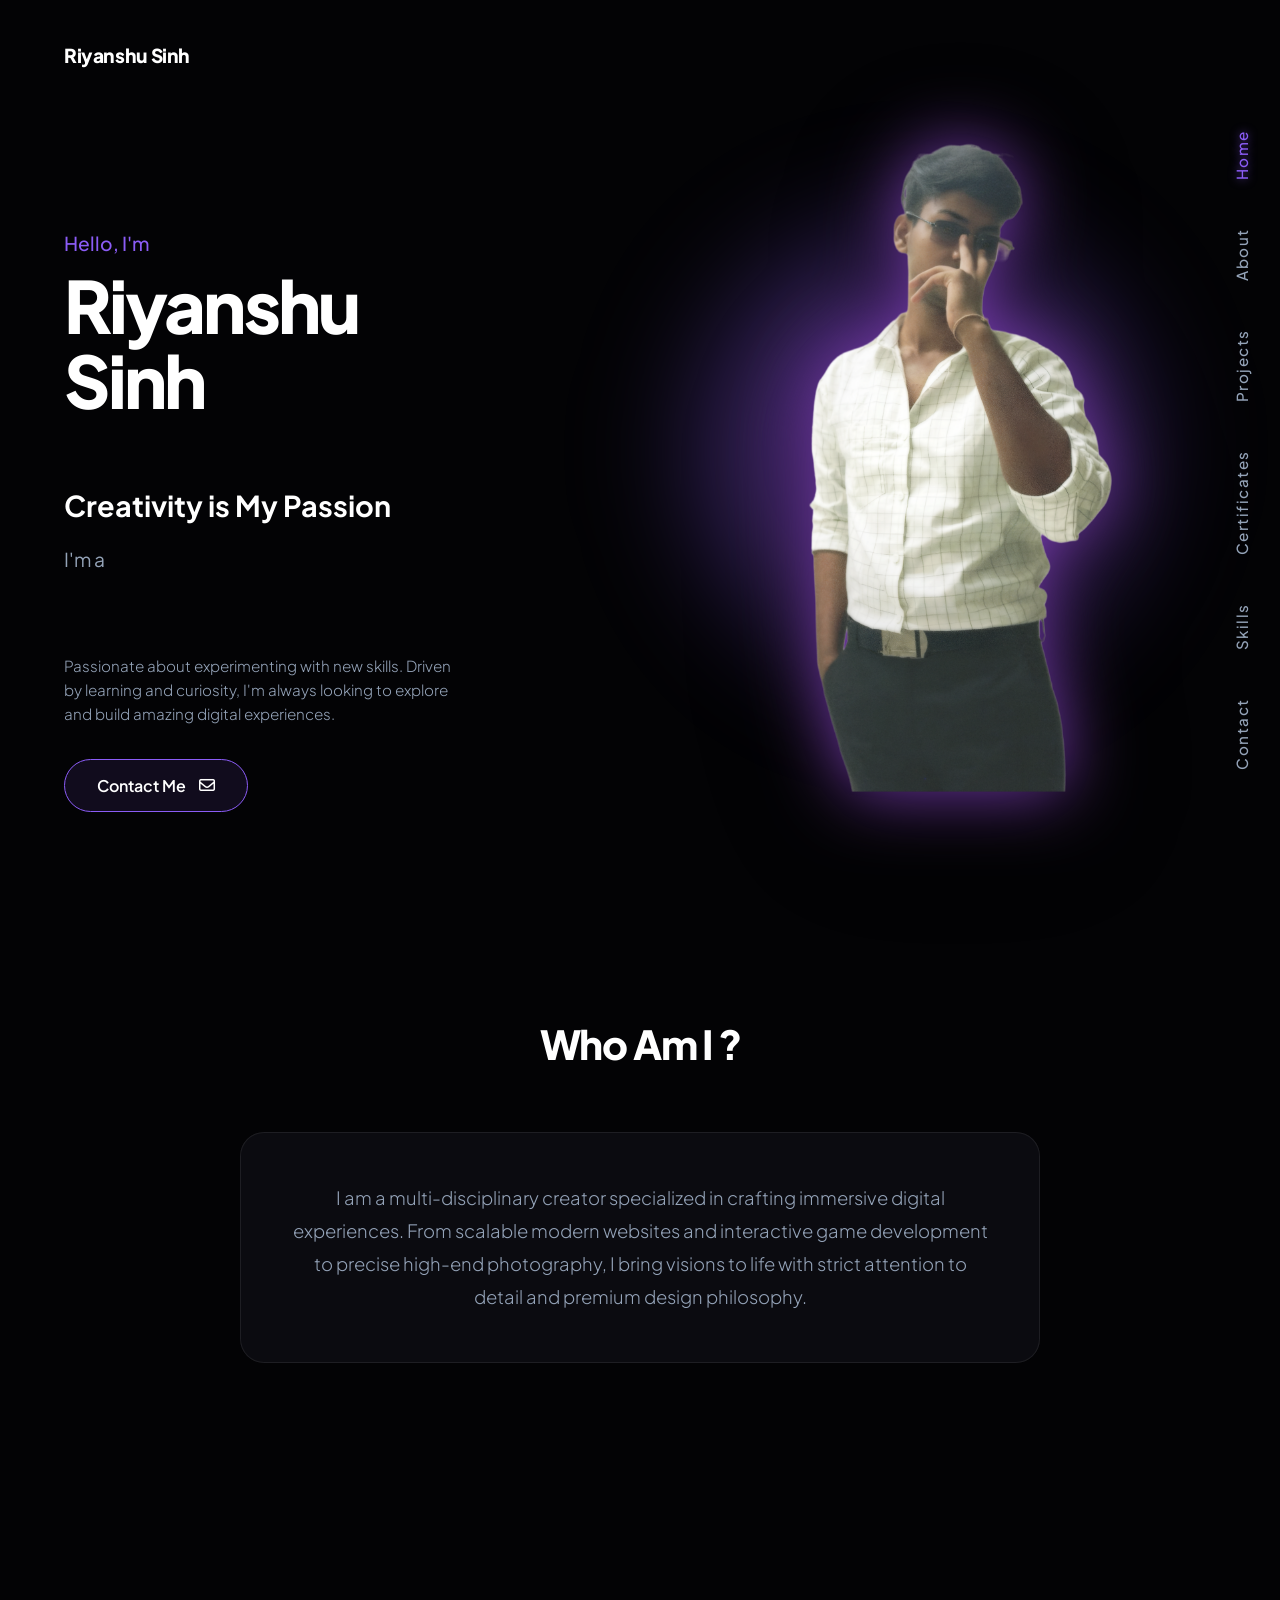
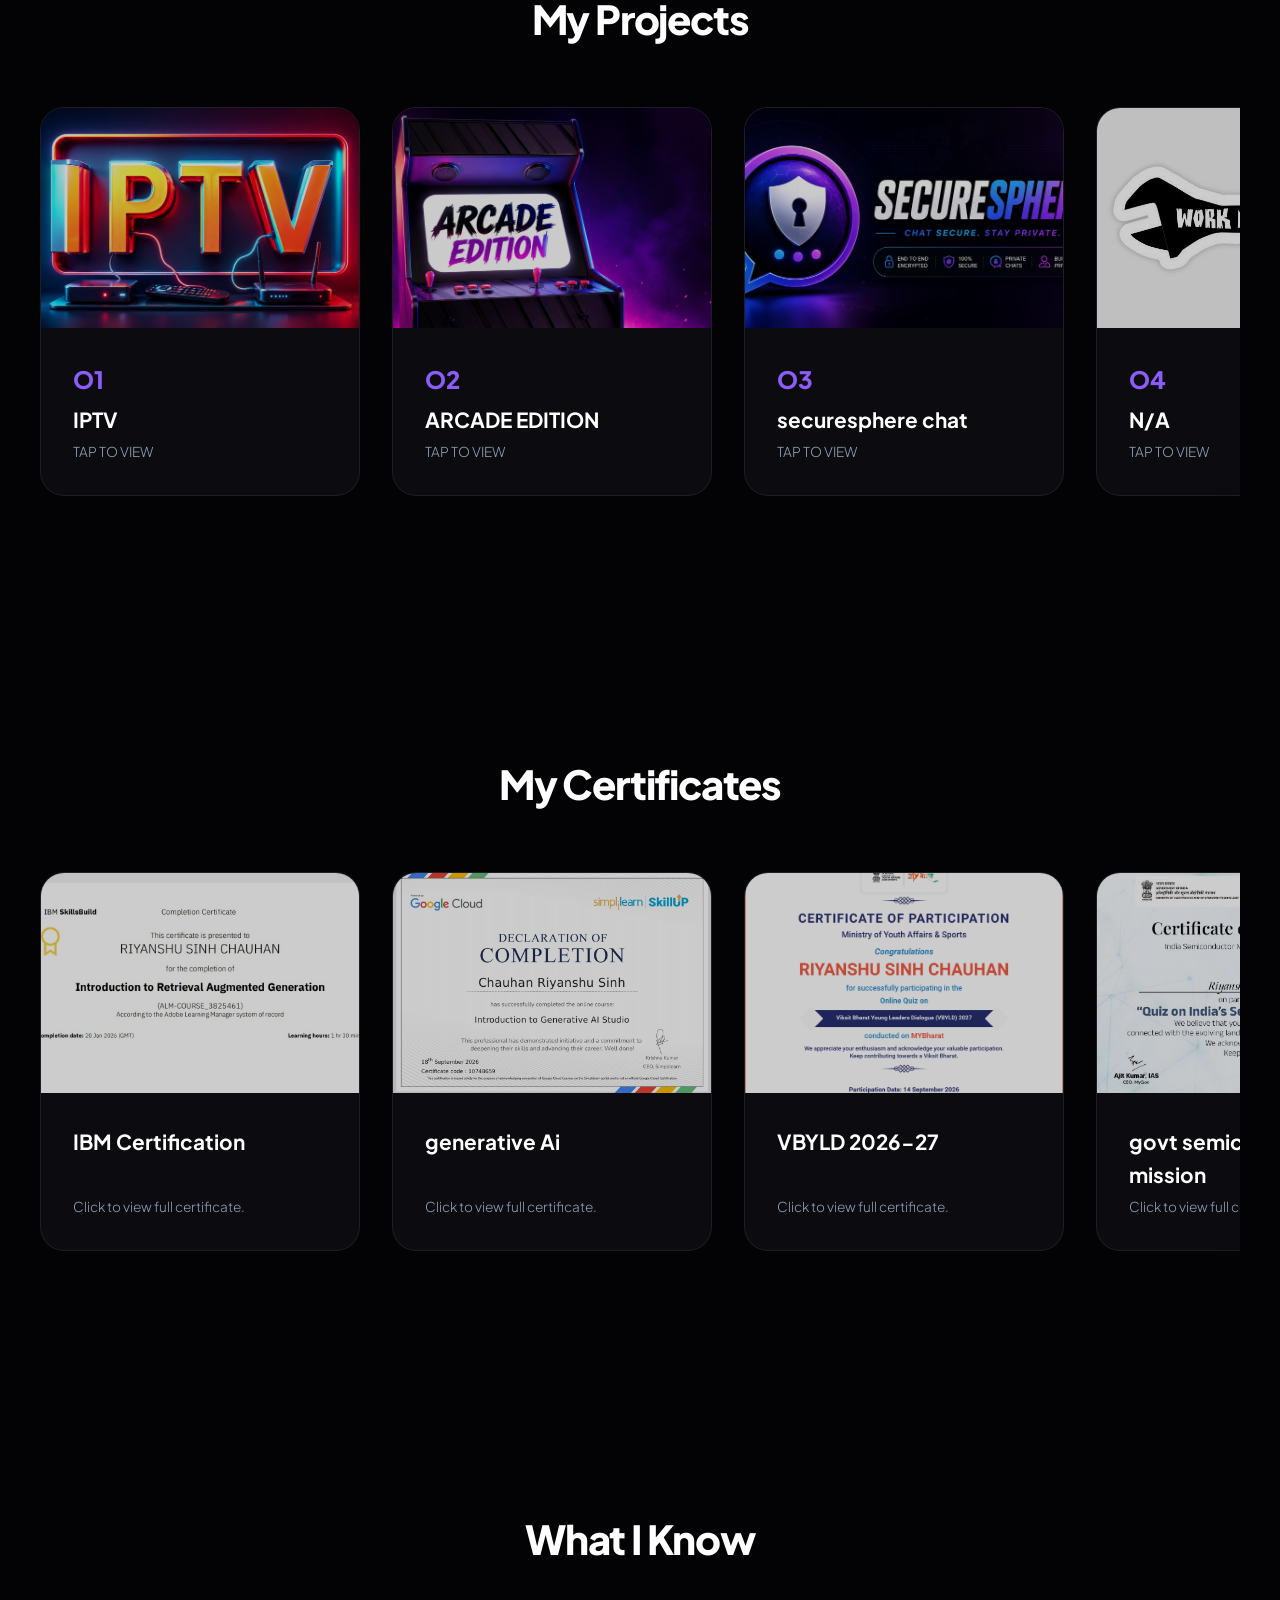
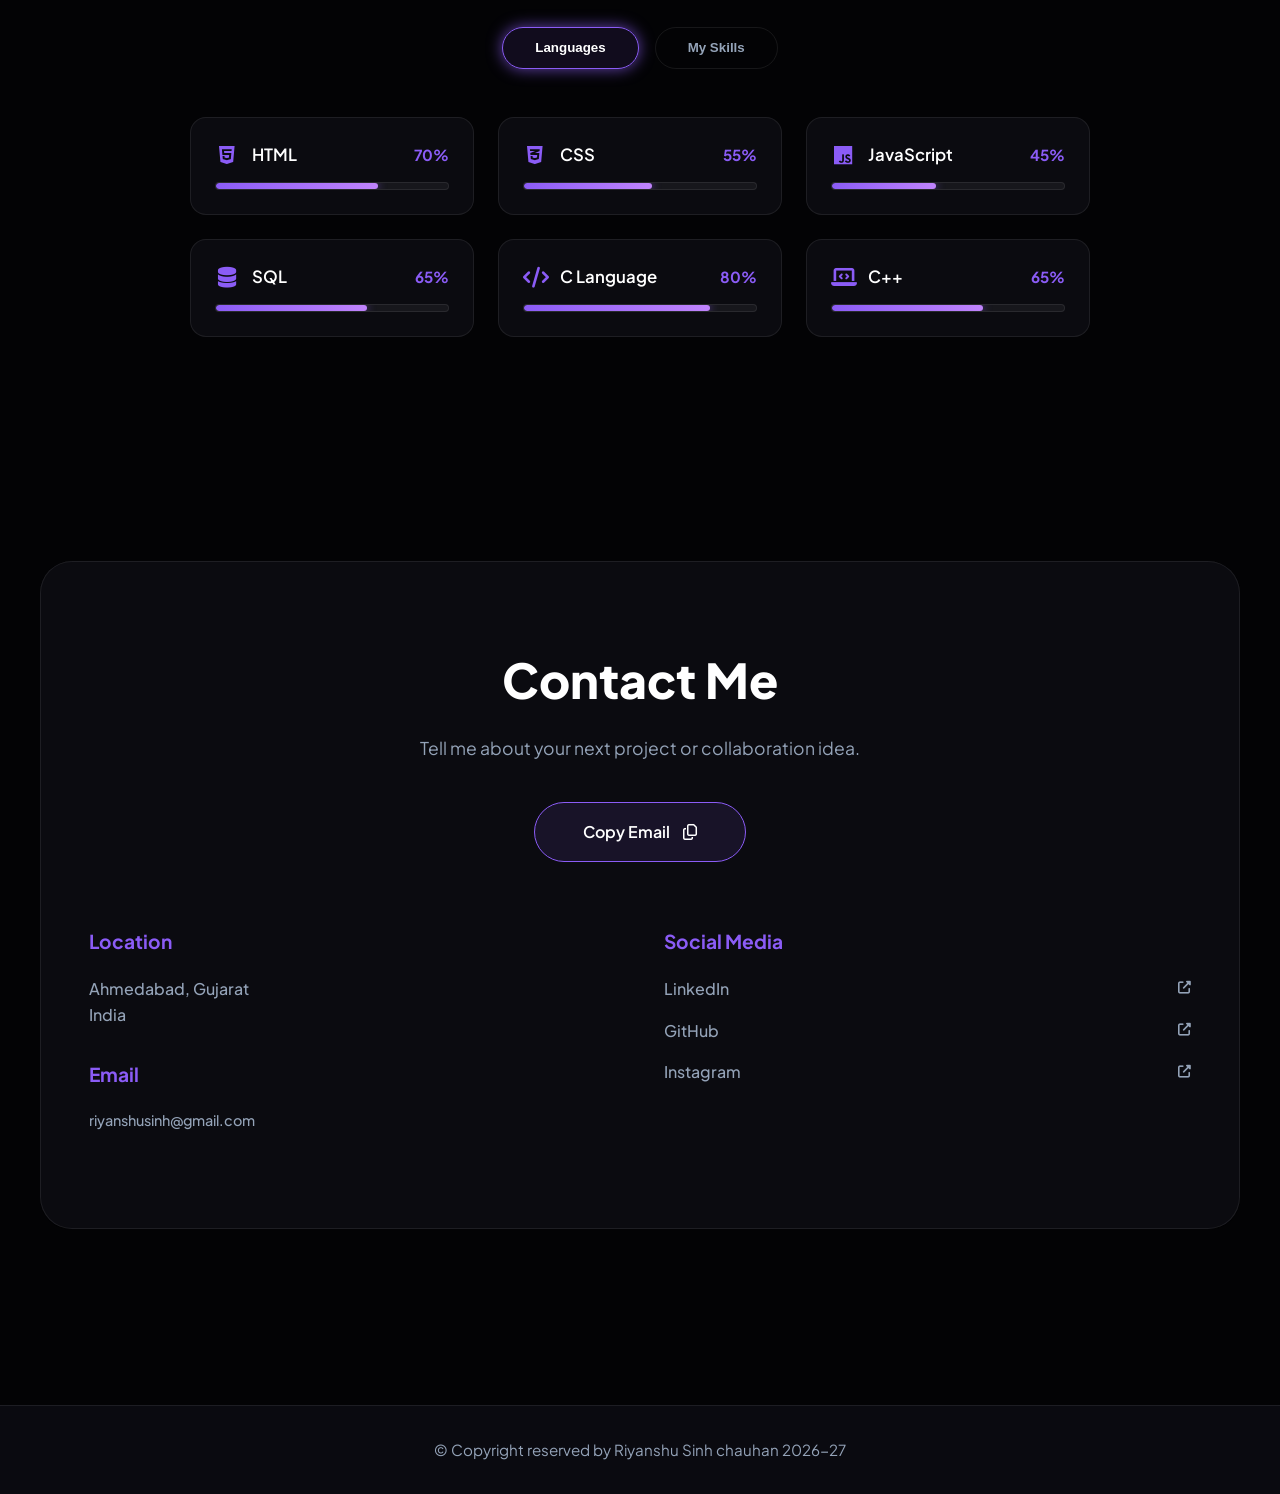
==== index.html @ 7e332262 "Update index.html" ====
<!DOCTYPE html>
<html lang="en">
<head>
    <meta charset="UTF-8">
    <meta name="viewport" content="width=device-width, initial-scale=1.0">
    <title>Riyanshu Sinh | Portfolio</title>
<title>Riyanshu Sinh</title>
<meta name="description" content="Official Portfolio of Riyanshu Sinh - Frontend Web Developer, Video Editor, and Creative Professional from Ahmedabad. Explore my projects, skills, and certificates.">
<meta name="keywords" content="Riyanshu Sinh, Riyanshu Sinh Portfolio, Frontend Web Developer, Video Editor in Ahmedabad, Web Developer Gujarat, UI/UX Designer, Freelance Developer, riyanshuchauhan, riyanshu, RIYANSHUSINH onrender, riyanshu_1233, riyanshu_edition, riyanshu1233, riyanshuedition">
<meta name="author" content="Riyanshu Sinh">

<meta property="og:title" content="Riyanshu Sinh | Portfolio">
<meta property="og:description" content="Frontend Web Developer and Creative Professional.">
<meta property="og:url" content="https://riyanshusinhweb.onrender.com/">

    
    <link rel="stylesheet" href="https://cdnjs.cloudflare.com/ajax/libs/font-awesome/6.4.0/css/all.min.css">
    <link href="https://fonts.googleapis.com/css2?family=Plus+Jakarta+Sans:wght@300;400;500;600;700;800&display=swap" rel="stylesheet">
    <link rel="stylesheet" href="style.css">
</head>
<body>

    <div id="custom-cursor"></div>
    <div id="custom-cursor-blur"></div>

    <header class="top-header">
        <div class="brand-logo">Riyanshu Sinh</div>
    </header>

    <nav class="sidebar-nav">
        <a href="#home" class="active">Home</a>
        <a href="#about">About</a>
        <a href="#projects">Projects</a>
        <a href="#certificates">Certificates</a>
        <a href="#knowledge">Skills</a>
        <a href="#contact">Contact</a>
    </nav>

    <section class="hero fade-section" id="home">
        <div class="hero-top-left">
            <span class="greeting-text">Hello, I'm</span>
            <h1 class="main-name">Riyanshu<br>Sinh</h1>
        </div>
        <div class="hero-bottom-left">
            <h2 class="creativity-heading">Creativity is My Passion</h2>
            <div class="im-a-text">I'm a</div>
            <div class="dynamic-role-box">
                <span class="role-text-loop visible">Video Editor</span>
                <span class="role-text-loop">Photographer</span>
                <span class="role-text-loop">Videographer</span>
                <span class="role-text-loop">Web Developer</span>
                <span class="role-text-loop">Game Developer</span>
                <span class="role-text-loop">Designer</span>
            </div>
            <p class="hero-desc">Passionate about experimenting with new skills. Driven by learning and curiosity, I'm always looking to explore and build amazing digital experiences.</p>
            <a href="#contact" class="btn-resume">Contact Me <i class="far fa-envelope"></i></a>
        </div>
        <div class="hero-image-block">
            <div class="hero-glow"></div>
            <img src="images/Me3.png" alt="Profile Image" class="hero-png">
        </div>
    </section>

    <section class="section-padding container fade-section" id="about">
        <h2 class="section-title-center">Who Am I ?</h2>
        <div class="about-text-box">
            <p>
                I am a multi-disciplinary creator specialized in crafting immersive digital experiences. 
                From scalable modern websites and interactive game development to precise high-end photography, 
                I bring visions to life with strict attention to detail and premium design philosophy.
            </p>
        </div>
    </section>

    <section class="section-padding container fade-section" id="projects">
        <h2 class="section-title-center">My Projects</h2>
        <div class="slider-container">
            <div class="project-card proj-card-item" data-title="IPTV" data-desc="A fully responsive live tv player with access of world wide channel more than 1000+" data-img="images/iptvnew.png" data-link="https://editioniptv.onrender.com/">
                <div class="p-img-box"><img src="images/iptvnew.png" alt="iptv"></div>
                <div class="p-info">
                    <div>
                        <div class="p-number">O1</div>
                        <h3 class="p-title">IPTV</h3>
                    </div>
                    <p class="p-tech">TAP TO VIEW</p>
                </div>
            </div>
            <div class="project-card proj-card-item" data-title="Arcade edition" data-desc="retro style board game collection that's design and created by me check them all and play with your friend also" data-img="images/arcade.png" data-link="https://arcade-edition.onrender.com/">
                <div class="p-img-box"><img src="images/arcade.png" alt="Arcade edition"></div>
                <div class="p-info">
                    <div>
                        <div class="p-number">O2</div>
                        <h3 class="p-title">ARCADE EDITION</h3>
                    </div>
                    <p class="p-tech">TAP TO VIEW</p>
                </div>
            </div>
            <div class="project-card proj-card-item" data-title="SecureSphere Chat" data-desc="An interactive web application allowing private chat with end-to-end encryption." data-img="images/ss.png" data-link="https://securesphere-cqm7.onrender.com">
                <div class="p-img-box"><img src="images/ss.png" alt="Project Image"></div>
                <div class="p-info">
                    <div>
                        <div class="p-number">O3</div>
                        <h3 class="p-title">securesphere chat</h3>
                    </div>
                    <p class="p-tech">TAP TO VIEW</p>
                </div>
            </div>
            <div class="project-card proj-card-item" data-title="coming soon" data-desc="not declared" data-img="images/work.jpg" data-link="#">
                <div class="p-img-box"><img src="images/work.jpg" alt="lolol rand"></div>
                <div class="p-info">
                    <div>
                        <div class="p-number">O4</div>
                        <h3 class="p-title">N/A</h3>
                    </div>
                    <p class="p-tech"> TAP TO VIEW</p>
                </div>
            </div>
        </div>
    </section>

    <section class="section-padding container fade-section" id="certificates">
        <h2 class="section-title-center">My Certificates</h2>
        <div class="slider-container">
            <div class="project-card cert-card-item" data-title="IBM skillbuild Certification" data-desc="Introduction to Retrieval Augmented Generation certification course completed successfully." data-img="https:images/IBM.jpg" data-link="#">
                <div class="p-img-box"><img src="images/IBM.jpg" alt="Certificate Image"></div>
                <div class="p-info">
                    <h3 class="p-title">IBM Certification</h3>
                    <p class="p-tech">Click to view full certificate.</p>
                </div>
            </div>
            <div class="project-card cert-card-item" data-title="generative Ai" data-desc="introduction to generative Ai google skill course (learning hours 12)" data-img="images/GenAi.jpg" data-link="#">
                <div class="p-img-box"><img src="images/GenAi.jpg" alt="Certificate Image"></div>
                <div class="p-info">
                    <h3 class="p-title">generative Ai</h3>
                    <p class="p-tech">Click to view full certificate.</p>
                </div>
            </div>
<div class="project-card cert-card-item" data-title="ministry of youth affairs and sports" data-desc="participation in ministry of youth affairs and sports at VBYLD" data-img="images/VBYLD.png" data-link="#">
                <div class="p-img-box"><img src="images/VBYLD.png" alt="Certificate Image"></div>
                <div class="p-info">
                    <h3 class="p-title">VBYLD 2026-27</h3>
                    <p class="p-tech">Click to view full certificate.</p>
                </div>
            </div>
<div class="project-card cert-card-item" data-title="India semiconductor journey" data-desc="participation i government semiconductor mission quiz" data-img="images/Semic.jpg" data-link="#">
                <div class="p-img-box"><img src="images/Semic.jpg" alt="Certificate Image"></div>
                <div class="p-info">
                    <h3 class="p-title">govt semiconductor mission</h3>
                    <p class="p-tech">Click to view full certificate.</p>
                </div>
            </div>
<div class="project-card cert-card-item" data-title="introduction to cloud computing" data-desc="introduction to cloud computing and basic conecep" data-img="images/Cloudc.jpg" data-link="#">
                <div class="p-img-box"><img src="images/Cloudc.jpg" alt="Certificate Image"></div>
                <div class="p-info">
                    <h3 class="p-title">intro to cloud computing</h3>
                    <p class="p-tech">Click to view full certificate.</p>
                </div>
            </div>
<div class="project-card cert-card-item" data-title="decoding encoding architecture" data-desc="understanding of decoding and encoding system and working flow and architecture" data-img="images/Encodeco.jpg" data-link="#">
                <div class="p-img-box"><img src="images/Encodeco.jpg" alt="Certificate Image"></div>
                <div class="p-info">
                    <h3 class="p-title">DECODING ENCODING ARCHITECTURE</h3>
                    <p class="p-tech">Click to view full certificate.</p>
                </div>
            </div>
        </div>
    </section>

    <section class="section-padding container fade-section" id="knowledge">
        <h2 class="section-title-center">What I Know</h2>
        <div class="toggle-btns">
            <button class="tab-btn active" onclick="switchTab('lang', this)">Languages</button>
            <button class="tab-btn" onclick="switchTab('skill', this)">My Skills</button>
        </div>

        <div id="lang-tab" class="skills-grid">
            <div class="skill-item">
                <div class="skill-info">
                    <div class="skill-name-area"><i class="fab fa-html5"></i><span>HTML</span></div>
                    <span class="skill-percent">70%</span>
                </div>
                <div class="progress-bar-track"><div class="progress-bar-fill" data-width="70%"></div></div>
            </div>
            <div class="skill-item">
                <div class="skill-info">
                    <div class="skill-name-area"><i class="fab fa-css3-alt"></i><span>CSS</span></div>
                    <span class="skill-percent">55%</span>
                </div>
                <div class="progress-bar-track"><div class="progress-bar-fill" data-width="55%"></div></div>
            </div>
            <div class="skill-item">
                <div class="skill-info">
                    <div class="skill-name-area"><i class="fab fa-js"></i><span>JavaScript</span></div>
                    <span class="skill-percent">45%</span>
                </div>
                <div class="progress-bar-track"><div class="progress-bar-fill" data-width="45%"></div></div>
            </div>
            <div class="skill-item">
                <div class="skill-info">
                    <div class="skill-name-area"><i class="fas fa-database"></i><span>SQL</span></div>
                    <span class="skill-percent">65%</span>
                </div>
                <div class="progress-bar-track"><div class="progress-bar-fill" data-width="65%"></div></div>
            </div>
            <div class="skill-item">
                <div class="skill-info">
                    <div class="skill-name-area"><i class="fas fa-code"></i><span>C Language</span></div>
                    <span class="skill-percent">80%</span>
                </div>
                <div class="progress-bar-track"><div class="progress-bar-fill" data-width="80%"></div></div>
            </div>
            <div class="skill-item">
                <div class="skill-info">
                    <div class="skill-name-area"><i class="fas fa-laptop-code"></i><span>C++</span></div>
                    <span class="skill-percent">65%</span>
                </div>
                <div class="progress-bar-track"><div class="progress-bar-fill" data-width="65%"></div></div>
            </div>
        </div>

        <div id="skill-tab" class="skills-grid" style="display: none;">
            <div class="skill-item">
                <div class="skill-info">
                    <div class="skill-name-area"><i class="fas fa-globe"></i><span>Web Development</span></div>
                    <span class="skill-percent">70%</span>
                </div>
                <div class="progress-bar-track"><div class="progress-bar-fill" data-width="70%"></div></div>
            </div>
            <div class="skill-item">
                <div class="skill-info">
                    <div class="skill-name-area"><i class="fas fa-gamepad"></i><span>Game Development</span></div>
                    <span class="skill-percent">60%</span>
                </div>
                <div class="progress-bar-track"><div class="progress-bar-fill" data-width="60%"></div></div>
            </div>
            <div class="skill-item">
                <div class="skill-info">
                    <div class="skill-name-area"><i class="fas fa-film"></i><span>Video Editing</span></div>
                    <span class="skill-percent">90%</span>
                </div>
                <div class="progress-bar-track"><div class="progress-bar-fill" data-width="90%"></div></div>
            </div>
            <div class="skill-item">
                <div class="skill-info">
                    <div class="skill-name-area"><i class="fas fa-camera"></i><span>Photography</span></div>
                    <span class="skill-percent">80%</span>
                </div>
                <div class="progress-bar-track"><div class="progress-bar-fill" data-width="80%"></div></div>
            </div>
            <div class="skill-item">
                <div class="skill-info">
                    <div class="skill-name-area"><i class="fas fa-video"></i><span>Videography</span></div>
                    <span class="skill-percent">85%</span>
                </div>
                <div class="progress-bar-track"><div class="progress-bar-fill" data-width="85%"></div></div>
            </div>
            <div class="skill-item">
                <div class="skill-info">
                    <div class="skill-name-area"><i class="fas fa-pen-nib"></i><span>UI/UX Design</span></div>
                    <span class="skill-percent">50%</span>
                </div>
                <div class="progress-bar-track"><div class="progress-bar-fill" data-width="50%"></div></div>
            </div>
<div class="skill-item">
                <div class="skill-info">
                    <div class="skill-name-area"><i class="fas fa-pen-nib"></i><span>Ai</span></div>
                    <span class="skill-percent">70%</span>
                </div>
                <div class="progress-bar-track"><div class="progress-bar-fill" data-width="70%"></div></div>
            </div>
        </div>
    </section>

    <section class="section-padding container fade-section" id="contact">
        <div class="contact-box">
            <h2>Contact Me</h2>
            <p>Tell me about your next project or collaboration idea.</p>
            <a href="mailto:riyanshusinh@gmail.com" class="btn-resume" style="padding: 1rem 3rem;">Copy Email <i class="far fa-copy"></i></a>
            <div class="contact-grid">
                <div class="c-col">
                    <h4>Location</h4>
                    <span class="c-link" style="pointer-events: none;">Ahmedabad, Gujarat<br>India</span>
                    <h4 style="margin-top: 2rem;">Email</h4>
                    <span class="c-link" style="pointer-events: none; font-size: 0.9rem;">riyanshusinh@gmail.com</span>
                </div>
                <div class="c-col">
                    <h4>Social Media</h4>
                    <a href="https://www.linkedin.com/in/riyanshu-sinh-373205355" class="c-link">LinkedIn <i class="fas fa-external-link-alt" style="font-size:0.8rem"></i></a>
                    <a href="https://github.com/repo-riyanshu-1233" class="c-link">GitHub <i class="fas fa-external-link-alt" style="font-size:0.8rem"></i></a>
                    <a href="https://instagram.com/riyanshu_1233" class="c-link">Instagram <i class="fas fa-external-link-alt" style="font-size:0.8rem"></i></a>
                </div>
            </div>
        </div>
    </section>

    <footer class="footer">
        <p>&copy; Copyright reserved by Riyanshu Sinh chauhan 2026-27</p>
    </footer>

    <div id="projectModal" class="modal-overlay">
        <div class="modal-box">
            <button class="close-btn" onclick="closeModal()"><i class="fas fa-times"></i></button>
            <img id="m-img" src="" alt="Item" class="modal-img">
            <h3 id="m-title" class="modal-title">Title</h3>
            <p id="m-desc" class="modal-desc">Description</p>
            <div class="modal-buttons">
                <a id="m-link" href="#" target="_blank" class="btn-resume">Go To Project <i class="fas fa-external-link-alt"></i></a>
                <button onclick="nextItem()" class="btn-resume" style="background: transparent; color: var(--accent-color);">Next <i class="fas fa-arrow-right"></i></button>
            </div>
        </div>
    </div>

    <script src="script.js"></script>
</body>
</html>
---- style.css ----
:root {
    --bg-color: #030305;
    --surface-color: #0a0a10;
    --card-bg: rgba(20, 20, 28, 0.5);
    --accent-color: #ffffff;
    --accent-muted: #94a3b8;
    --border-color: rgba(255, 255, 255, 0.08);
    --primary-brand: #8b5cf6; 
    --primary-glow: rgba(139, 92, 246, 0.7);
    --transition-smooth: all 0.5s cubic-bezier(0.16, 1, 0.3, 1);
}

* { 
    box-sizing: border-box; 
    margin: 0; 
    padding: 0; 
    -webkit-tap-highlight-color: transparent !important;
    -webkit-touch-callout: none;
    -webkit-user-select: none;
    -khtml-user-select: none;
    -moz-user-select: none;
    -ms-user-select: none;
    user-select: none;
}

img {
    pointer-events: none;
    -webkit-user-select: none;
    user-select: none;
}

@media (min-width: 969px) {
    html, body, a, button, .project-card, .skill-item {
        cursor: none !important;
    }
}

body {
    font-family: 'Plus Jakarta Sans', sans-serif;
    background-color: var(--bg-color);
    color: var(--accent-color);
    overflow-x: hidden;
    line-height: 1.6;
    -webkit-font-smoothing: antialiased;
}

a { text-decoration: none; color: inherit; outline: none; }
button { outline: none; border: none; }

.container { max-width: 1200px; margin: 0 auto; padding: 0 5%; }

#custom-cursor {
    width: 6px; height: 6px; background: var(--accent-color);
    border-radius: 50%; position: fixed; pointer-events: none;
    z-index: 9999; mix-blend-mode: difference;
    transform: translate3d(-100px, -100px, 0);
}

#custom-cursor-blur {
    width: 38px; height: 38px; border: 1px solid var(--accent-color);
    border-radius: 50%; position: fixed; pointer-events: none;
    z-index: 9998; opacity: 0.5; transform: translate3d(-100px, -100px, 0);
    transition: transform 0.15s cubic-bezier(0.16, 1, 0.3, 1), width 0.3s, height 0.3s, border-color 0.3s;
}

.top-header {
    position: absolute; top: 0; left: 0; width: 100%;
    padding: 2.5rem 5%; z-index: 100;
}

.brand-logo { font-size: 1.2rem; font-weight: 800; letter-spacing: -0.02em; color: var(--accent-color); }

.sidebar-nav {
    position: fixed; right: 2%; top: 50%; transform: translateY(-50%);
    display: flex; flex-direction: column; gap: 3rem; z-index: 100;
}

.sidebar-nav a {
    writing-mode: vertical-rl; transform: rotate(180deg);
    font-weight: 500; font-size: 0.95rem; color: var(--accent-muted);
    transition: var(--transition-smooth); letter-spacing: 0.1em;
}

.sidebar-nav a:hover, .sidebar-nav a.active {
    color: var(--primary-brand); text-shadow: 0 0 10px var(--primary-glow);
}

.hero {
    display: grid; grid-template-columns: 1fr 1fr; grid-template-rows: 1fr 1fr;
    min-height: 100vh; max-width: 1300px; margin: 0 auto; padding: 0 5%;
    padding-right: 80px; position: relative;
}

.hero-top-left { grid-column: 1/2; grid-row: 1/2; align-self: end; padding-bottom: 2rem; z-index: 10; }
.greeting-text { color: var(--primary-brand); font-size: 1.2rem; font-weight: 500; margin-bottom: 0.5rem; display: block; }
.main-name { font-size: 4.5rem; font-weight: 800; line-height: 1.05; letter-spacing: -0.04em; }

.hero-bottom-left { grid-column: 1/2; grid-row: 2/3; align-self: start; padding-top: 2rem; z-index: 10; }
.creativity-heading { font-size: 1.8rem; font-weight: 700; margin-bottom: 1rem; }
.im-a-text { font-size: 1.2rem; color: var(--accent-muted); margin-bottom: 0.5rem; }

.dynamic-role-box { position: relative; height: 55px; margin-bottom: 1rem; width: 100%; }
.role-text-loop {
    position: absolute; left: 0; top: 0; opacity: 0; white-space: nowrap;
    font-size: 2.8rem; font-weight: 800; line-height: 1.1; color: var(--primary-brand);
    transform: translateY(20px); transition: opacity 0.5s ease, transform 0.5s ease;
    text-shadow: 0 0 20px var(--primary-glow);
}

.role-text-loop.visible { opacity: 1; transform: translateY(0); }

.hero-desc { color: var(--accent-muted); font-size: 0.95rem; max-width: 400px; margin-bottom: 2rem; font-weight: 300; }

.btn-resume {
    display: inline-flex; align-items: center; gap: 0.8rem; padding: 0.8rem 2rem;
    background: rgba(139, 92, 246, 0.1); border: 1px solid var(--primary-brand);
    color: var(--accent-color); border-radius: 50px; font-weight: 600; transition: var(--transition-smooth); cursor: pointer;
}

.btn-resume:hover { background: var(--primary-brand); box-shadow: 0 0 25px var(--primary-glow); transform: translateY(-3px); }

.hero-image-block { grid-column: 2/3; grid-row: 1/3; position: relative; display: flex; justify-content: center; align-items: center; height: 100%; }

.hero-glow {
    position: absolute; width: 550px; height: 550px;
    background: radial-gradient(circle, rgba(168, 85, 247, 0.8) 0%, rgba(139, 92, 246, 0.3) 45%, rgba(3, 3, 5, 0) 70%);
    border-radius: 50%; filter: blur(50px); z-index: 1; top: 50%; left: 50%; transform: translate(-50%, -50%);
}

.hero-png {
    position: relative; z-index: 2; max-width: 90%; max-height: 85vh; object-fit: contain;
    filter: drop-shadow(0 0 35px rgba(168, 85, 247, 0.7)) drop-shadow(0 20px 40px rgba(0,0,0,0.9));
}

@media (max-width: 968px) {
    .sidebar-nav { display: none; }
    .hero { grid-template-columns: 1fr; grid-template-rows: auto auto auto; text-align: center; padding-top: 100px; padding-right: 5%; min-height: auto; }
    .hero-top-left { grid-column: 1/2; grid-row: 1/2; padding-bottom: 1rem; align-self: center; }
    .main-name { font-size: 3.5rem; }
    .hero-image-block { grid-column: 1/2; grid-row: 2/3; margin: 2rem 0; min-height: 400px; }
    .hero-glow { width: 350px; height: 350px; filter: blur(40px); }
    .hero-png { max-height: 400px; }
    .hero-bottom-left { grid-column: 1/2; grid-row: 3/4; padding-top: 0; display: flex; flex-direction: column; align-items: center; }
    .dynamic-role-box { height: 50px; }
    .role-text-loop { font-size: 2.2rem; left: 50%; transform: translate(-50%, 20px); }
    .role-text-loop.visible { transform: translate(-50%, 0); }
    .hero-desc { margin: 0 auto 2rem auto; }
    #custom-cursor, #custom-cursor-blur { display: none !important; }
}

.section-padding { padding: 7rem 0; }
.section-title-center { text-align: center; font-size: 2.5rem; font-weight: 800; margin-bottom: 3.5rem; letter-spacing: -0.03em; }

.fade-section {
    opacity: 0; transform: translateY(30px);
    transition: opacity 0.8s ease-out, transform 0.8s ease-out;
}

.fade-section.appear { opacity: 1; transform: translateY(0); }

.about-text-box {
    text-align: center; max-width: 800px; margin: 0 auto;
    background: var(--card-bg); padding: 3rem; border-radius: 24px;
    border: 1px solid var(--border-color); backdrop-filter: blur(12px);
}

.about-text-box p { font-size: 1.15rem; color: var(--accent-muted); line-height: 1.8; font-weight: 300; }

.slider-container {
    display: flex !important;
    flex-wrap: nowrap !important;
    gap: 2rem;
    overflow-x: auto;
    overflow-y: hidden;
    scroll-snap-type: x mandatory;
    padding-bottom: 2rem;
    width: 100%;
    scrollbar-width: thin;
    scrollbar-color: var(--primary-brand) transparent;
}

.slider-container::-webkit-scrollbar {
    height: 6px;
}

.slider-container::-webkit-scrollbar-thumb {
    background: var(--primary-brand);
    border-radius: 10px;
}

.project-card {
    flex: 0 0 320px !important; 
    min-width: 320px !important;
    scroll-snap-align: start; 
    cursor: pointer;
    background: var(--card-bg); 
    border: 1px solid var(--border-color);
    border-radius: 24px; 
    overflow: hidden; 
    backdrop-filter: blur(16px);
    transition: var(--transition-smooth); 
    display: flex; 
    flex-direction: column;
}

@media (max-width: 968px) { 
    .project-card { 
        flex: 0 0 82% !important; 
        min-width: 82% !important;
    } 
}

.project-card:hover { border-color: var(--primary-brand); transform: translateY(-5px); box-shadow: 0 15px 30px rgba(0,0,0,0.5); }
.p-img-box { width: 100%; height: 220px; overflow: hidden; background: #000; position: relative; }
.p-img-box img { width: 100%; height: 100%; object-fit: cover; opacity: 0.8; transition: var(--transition-smooth); }
.project-card:hover .p-img-box img { opacity: 1; transform: scale(1.05); }

.p-info { padding: 2rem; display: flex; flex-direction: column; justify-content: space-between; flex-grow: 1; }
.p-number { font-size: 1.5rem; font-weight: 800; color: var(--primary-brand); margin-bottom: 0.3rem; }
.p-title { font-size: 1.3rem; font-weight: 700; margin-bottom: 0.3rem; }
.p-tech { font-size: 0.85rem; color: var(--accent-muted); font-weight: 300; }

.modal-overlay {
    position: fixed; top: 0; left: 0; width: 100%; height: 100%;
    background: rgba(3, 3, 5, 0.9); backdrop-filter: blur(8px);
    display: none; justify-content: center; align-items: center; z-index: 1000;
    opacity: 0; transition: opacity 0.3s ease; padding: 2rem;
}

.modal-overlay.active { display: flex; opacity: 1; }

.modal-box {
    background: var(--surface-color); border: 1px solid var(--border-color);
    border-radius: 24px; max-width: 500px; width: 100%; padding: 2rem;
    position: relative; text-align: center; box-shadow: 0 20px 50px rgba(0,0,0,0.8);
    transition: opacity 0.3s ease;
}

.close-btn { position: absolute; top: 1rem; right: 1.5rem; background: transparent; border: none; color: var(--accent-muted); font-size: 1.5rem; cursor: pointer; }
.close-btn:hover { color: var(--accent-color); }
.modal-img { width: 100%; height: 220px; object-fit: cover; border-radius: 12px; margin-bottom: 1.5rem; }
.modal-title { font-size: 1.6rem; font-weight: 800; margin-bottom: 0.5rem; }
.modal-desc { color: var(--accent-muted); font-size: 0.95rem; margin-bottom: 2rem; }
.modal-buttons { display: flex; gap: 1rem; justify-content: center; }
.modal-buttons .btn-resume { padding: 0.7rem 1.5rem; font-size: 0.9rem; }

.toggle-btns { display: flex; justify-content: center; gap: 1rem; margin-bottom: 3rem; }

.tab-btn {
    background: transparent; border: 1px solid var(--border-color); color: var(--accent-muted);
    padding: 0.8rem 2rem; border-radius: 50px; font-weight: 600; cursor: pointer; transition: var(--transition-smooth);
}

.tab-btn.active {
    background: rgba(139, 92, 246, 0.1); color: var(--accent-color);
    border-color: var(--primary-brand); box-shadow: 0 0 15px var(--primary-glow);
}

.skills-grid {
    display: grid; grid-template-columns: repeat(auto-fit, minmax(280px, 1fr));
    gap: 1.5rem; max-width: 900px; margin: 0 auto;
    transition: opacity 0.4s ease;
}

.skill-item {
    background: var(--card-bg); border: 1px solid var(--border-color);
    padding: 1.5rem; border-radius: 16px; display: flex; flex-direction: column; gap: 0.8rem;
    transition: var(--transition-smooth);
}

.skill-item:hover { border-color: var(--primary-brand); transform: translateY(-3px); }

.skill-info { display: flex; justify-content: space-between; align-items: center; font-weight: 600; font-size: 1.05rem; }
.skill-name-area { display: flex; align-items: center; gap: 0.8rem; }
.skill-name-area i { font-size: 1.3rem; color: var(--primary-brand); width: 24px; text-align: center; }
.skill-percent { color: var(--primary-brand); font-weight: 700; font-size: 0.95rem; }

.progress-bar-track {
    width: 100%; height: 8px; background: rgba(255, 255, 255, 0.05);
    border-radius: 10px; overflow: hidden; border: 1px solid var(--border-color);
}

.progress-bar-fill {
    height: 100%; width: 0%; background: linear-gradient(90deg, #8b5cf6, #c084fc);
    border-radius: 10px; transition: width 1.2s cubic-bezier(0.16, 1, 0.3, 1);
    box-shadow: 0 0 10px var(--primary-glow);
}

.contact-box {
    background: var(--card-bg); border: 1px solid var(--border-color); border-radius: 32px;
    padding: 5rem 3rem; text-align: center; backdrop-filter: blur(20px);
}

.contact-box h2 { font-size: 3rem; margin-bottom: 1rem; font-weight: 800; }
.contact-box p { color: var(--accent-muted); margin-bottom: 2.5rem; font-size: 1.1rem; }

.contact-grid {
    display: grid; grid-template-columns: repeat(auto-fit, minmax(200px, 1fr));
    gap: 3rem; text-align: left; margin-top: 4rem; justify-content: center;
}

.c-col h4 { color: var(--primary-brand); margin-bottom: 1.2rem; font-size: 1.2rem; font-weight: 700; }
.c-link {
    display: flex; align-items: center; justify-content: space-between; color: var(--accent-muted);
    margin-bottom: 1rem; font-size: 1rem; transition: var(--transition-smooth); font-weight: 500;
}
.c-link:hover { color: var(--accent-color); transform: translateX(5px); }

@media (max-width: 768px) { .contact-box { padding: 3rem 1.5rem; } }

.footer {
    text-align: center;
    padding: 2rem 5%;
    border-top: 1px solid var(--border-color);
    color: var(--accent-muted);
    font-size: 0.95rem;
    background-color: var(--surface-color);
    margin-top: 4rem;
}

#security-toast {
    position: fixed;
    top: 50%;
    left: 50%;
    transform: translate(-50%, -50%) scale(0.9);
    background: rgba(10, 10, 16, 0.95);
    border: 1px solid var(--primary-brand);
    color: var(--accent-color);
    padding: 1rem 2rem;
    border-radius: 50px;
    font-weight: 600;
    font-size: 1rem;
    z-index: 99999;
    box-shadow: 0 0 25px var(--primary-glow);
    backdrop-filter: blur(10px);
    opacity: 0;
    pointer-events: none;
    transition: all 0.3s cubic-bezier(0.16, 1, 0.3, 1);
}

#security-toast.show {
    opacity: 1;
    transform: translate(-50%, -50%) scale(1);
}
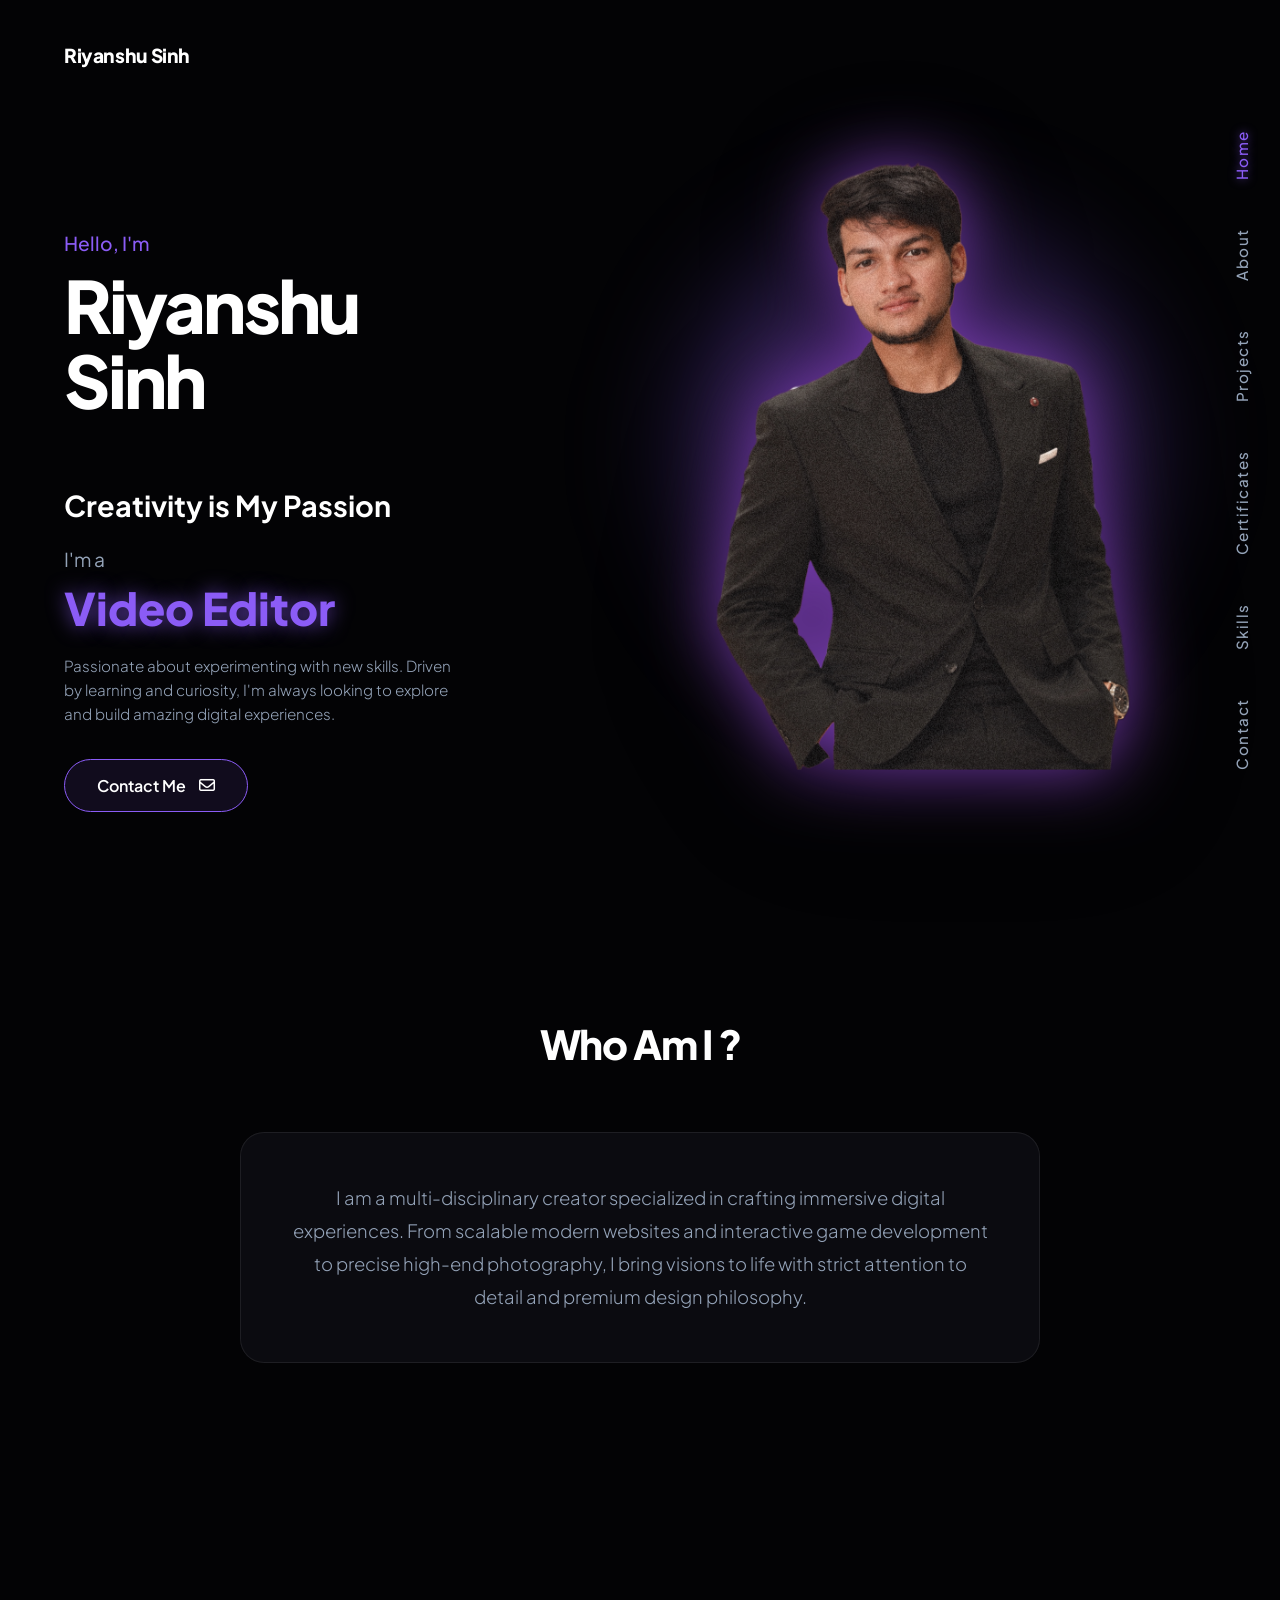
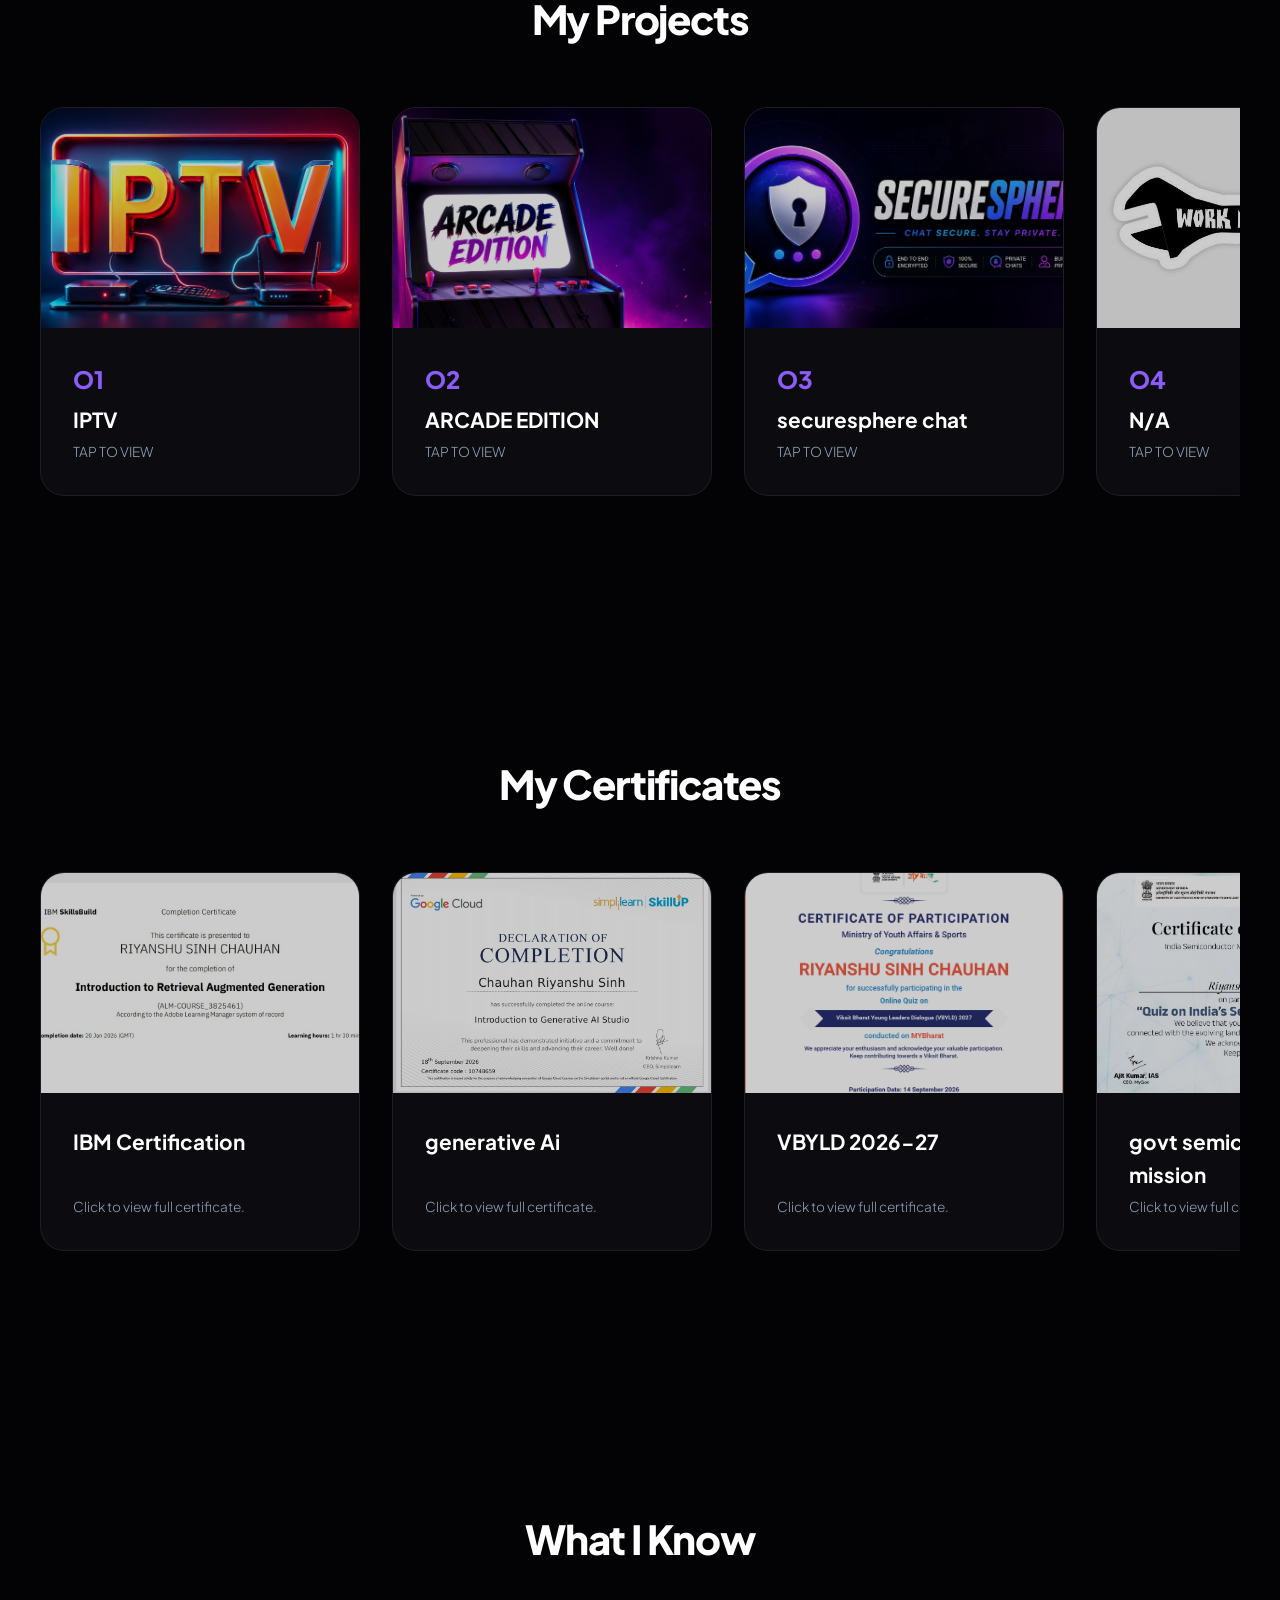
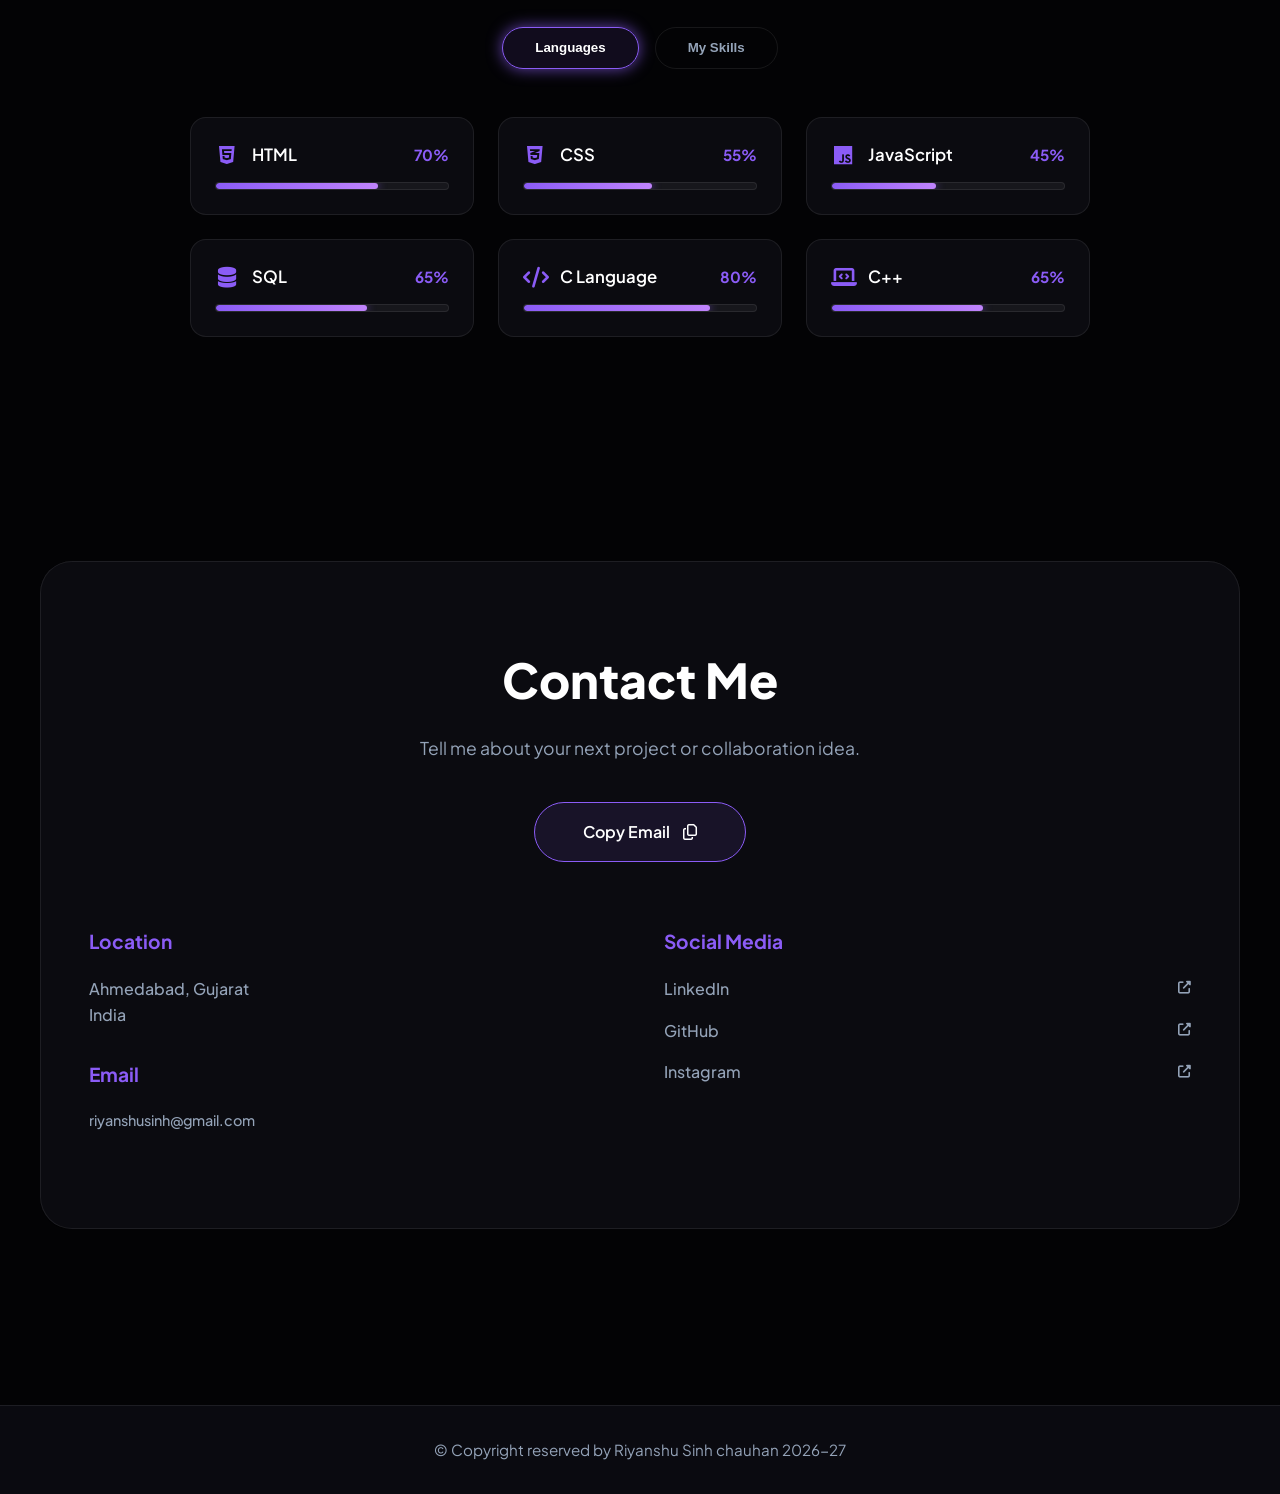
==== commit 468311f9: "Update profile image in index.html" ====
--- a/index.html
+++ b/index.html
@@ -57,7 +57,7 @@
         </div>
         <div class="hero-image-block">
             <div class="hero-glow"></div>
-            <img src="images/Me3.png" alt="Profile Image" class="hero-png">
+            <img src="images/Me5.png" alt="Profile Image" class="hero-png">
         </div>
     </section>
 
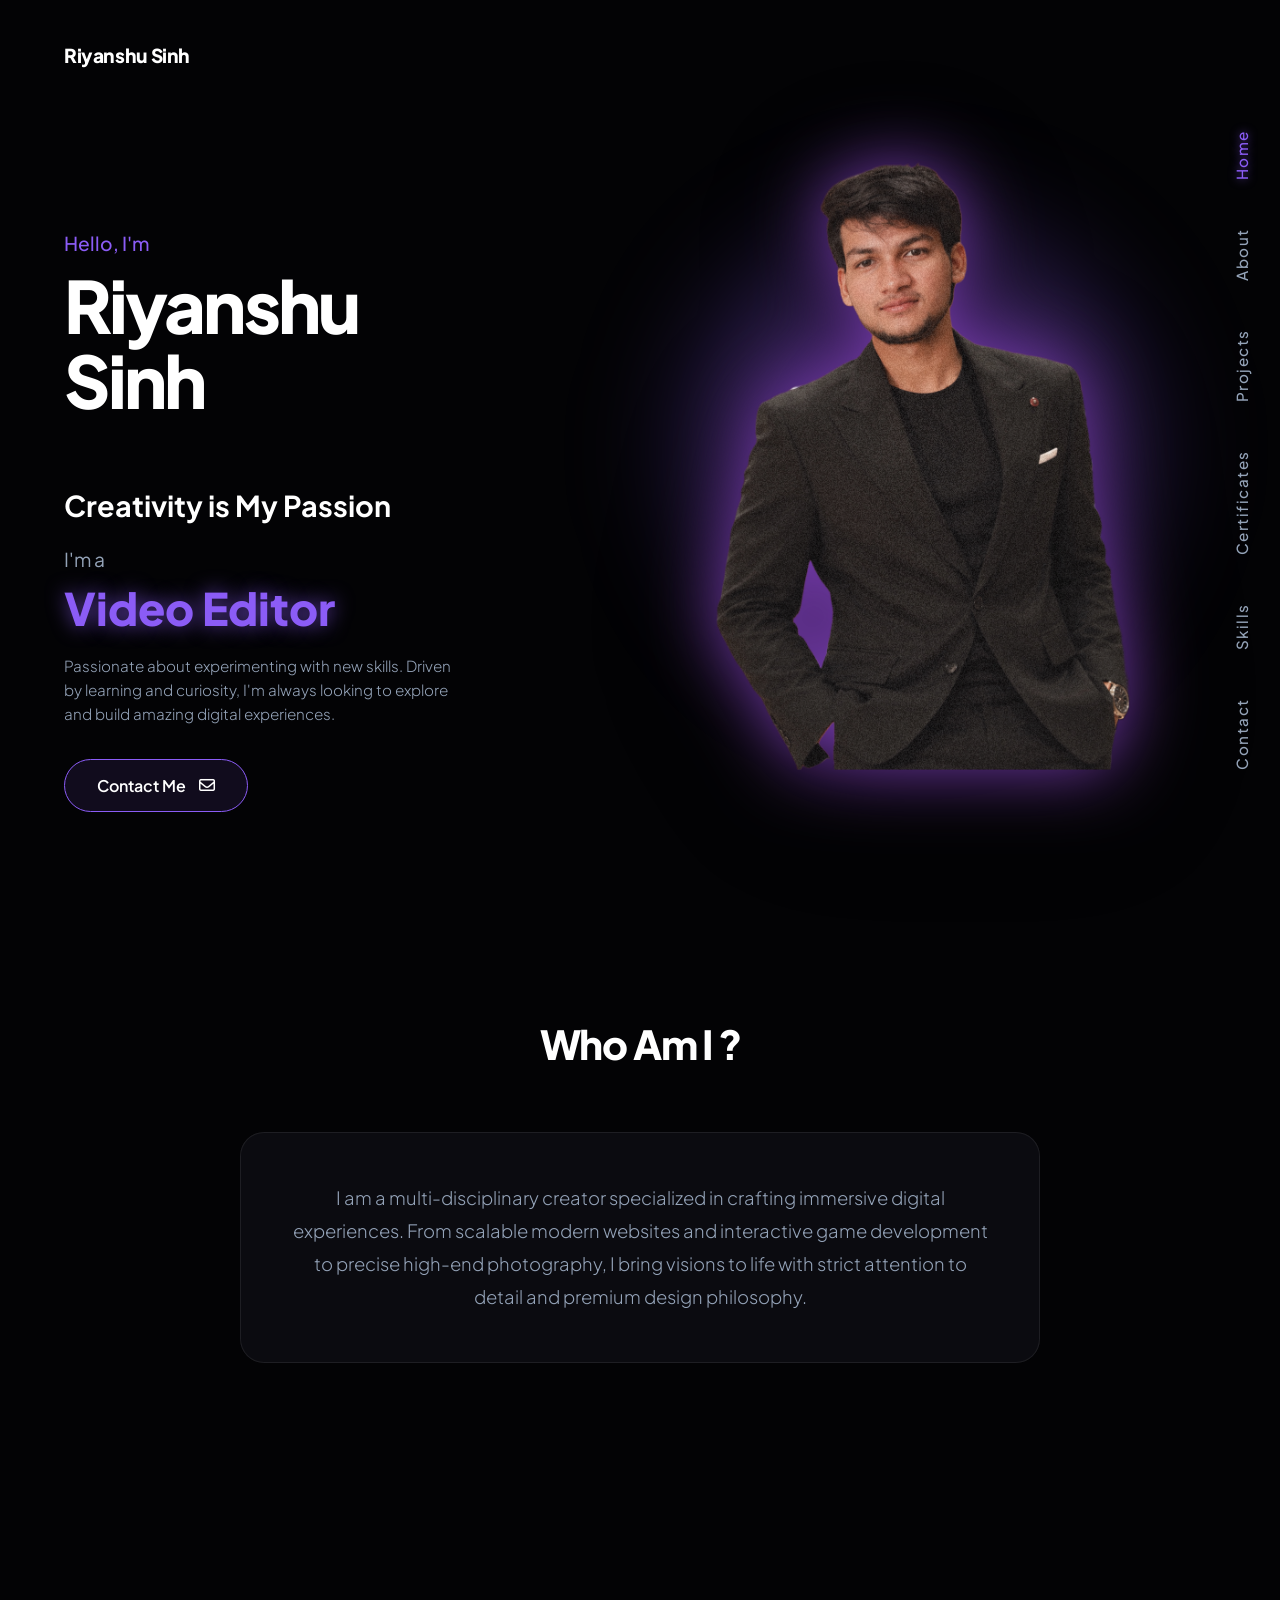
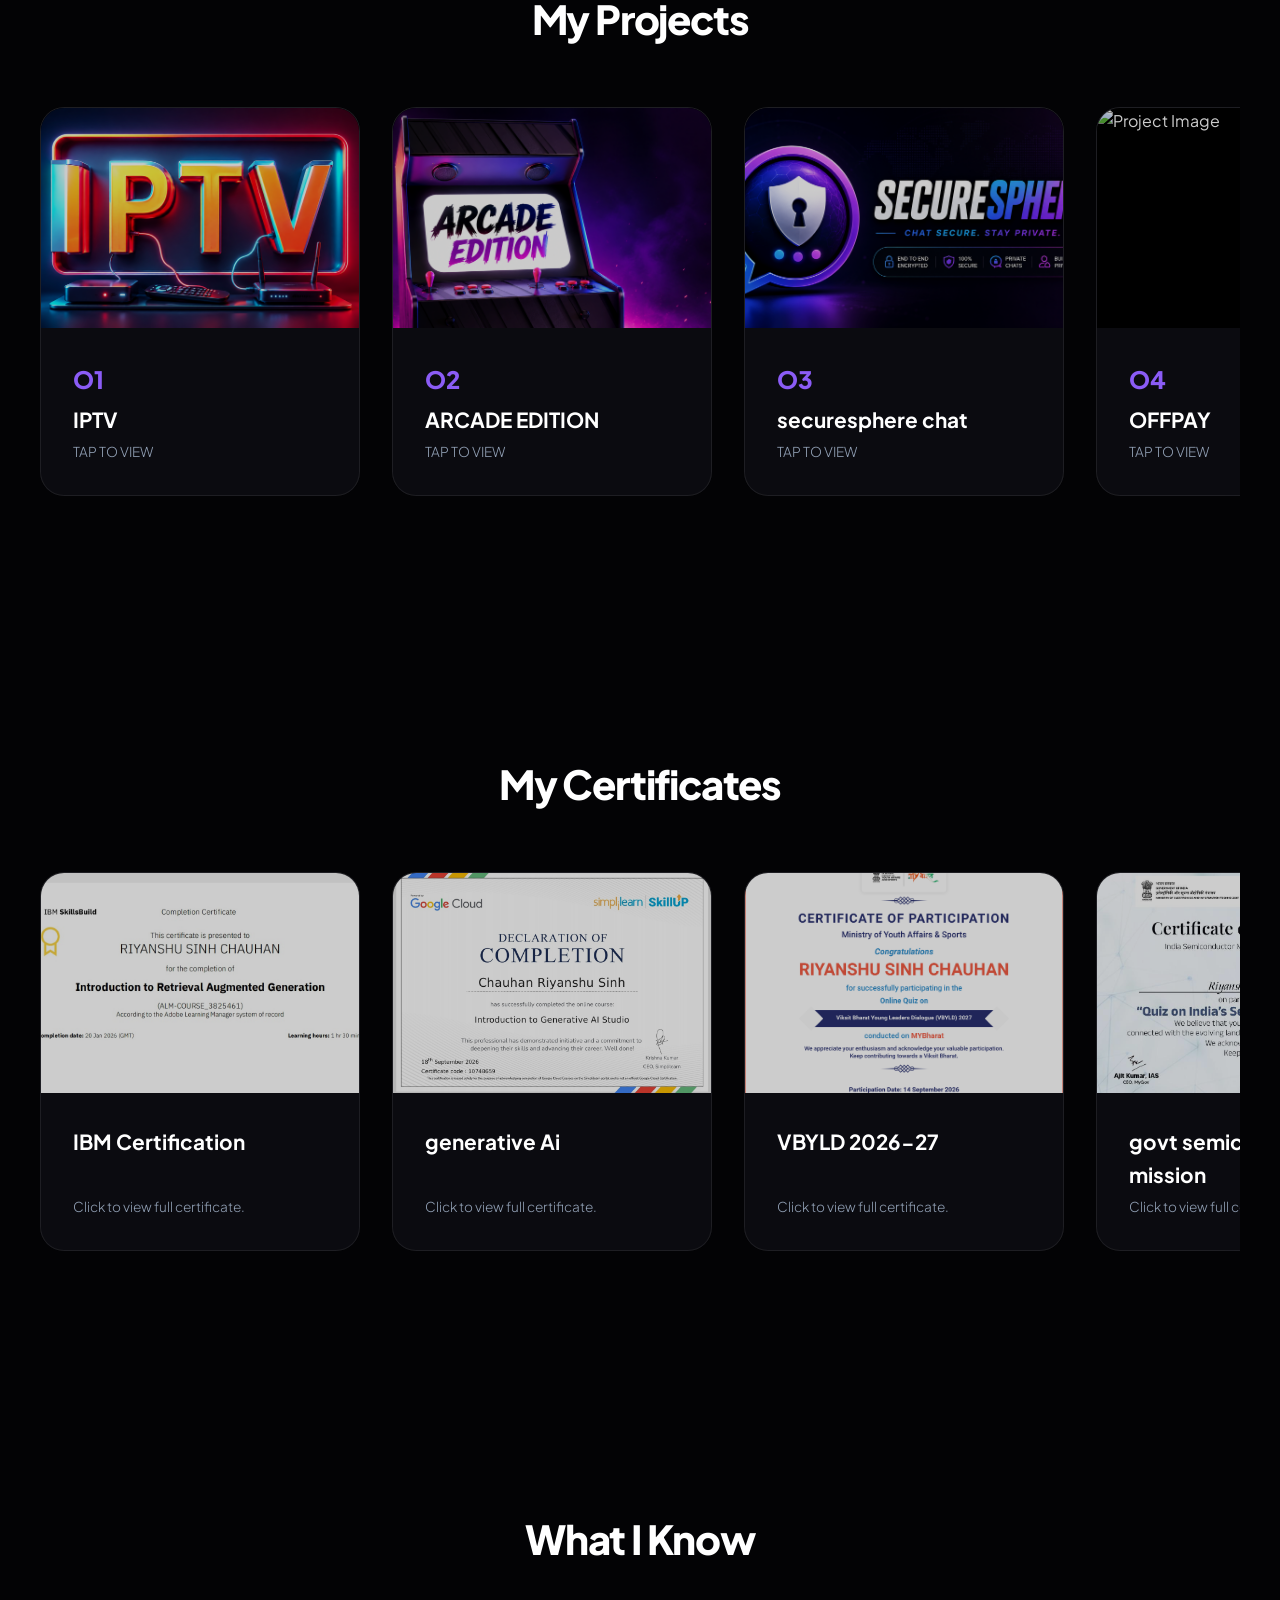
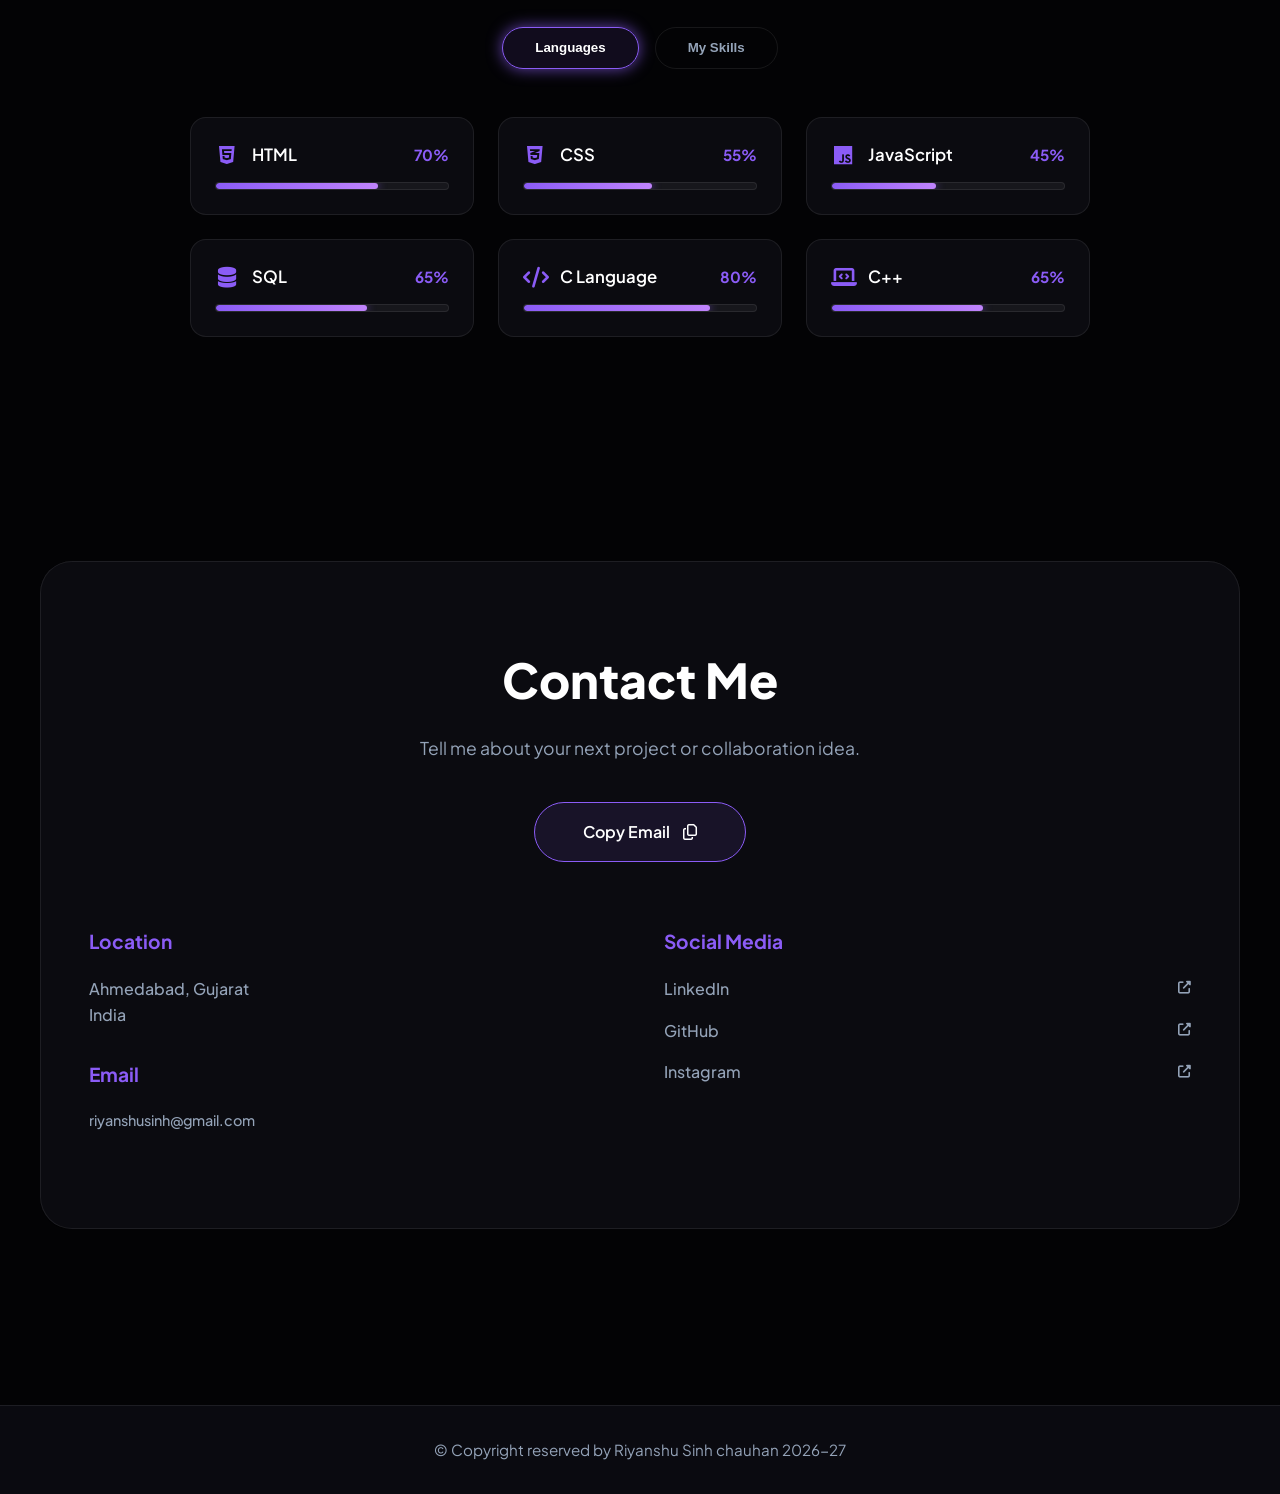
==== commit 3ca6ad43: "Add OFFPAY project card to index.html" ====
--- a/index.html
+++ b/index.html
@@ -105,11 +105,21 @@
                     <p class="p-tech">TAP TO VIEW</p>
                 </div>
             </div>
+            <div class="project-card proj-card-item" data-title="OFFPAY" data-desc="An interactive web and android app for offline upi payment in india" data-img="images/work.png" data-link="https://securesphere-cqm7.onrender.com">
+                <div class="p-img-box"><img src="images/work.png" alt="Project Image"></div>
+                <div class="p-info">
+                    <div>
+                        <div class="p-number">O4</div>
+                        <h3 class="p-title">OFFPAY</h3>
+                    </div>
+                    <p class="p-tech">TAP TO VIEW</p>
+                </div>
+            </div>
             <div class="project-card proj-card-item" data-title="coming soon" data-desc="not declared" data-img="images/work.jpg" data-link="#">
                 <div class="p-img-box"><img src="images/work.jpg" alt="lolol rand"></div>
                 <div class="p-info">
                     <div>
-                        <div class="p-number">O4</div>
+                        <div class="p-number">O5</div>
                         <h3 class="p-title">N/A</h3>
                     </div>
                     <p class="p-tech"> TAP TO VIEW</p>
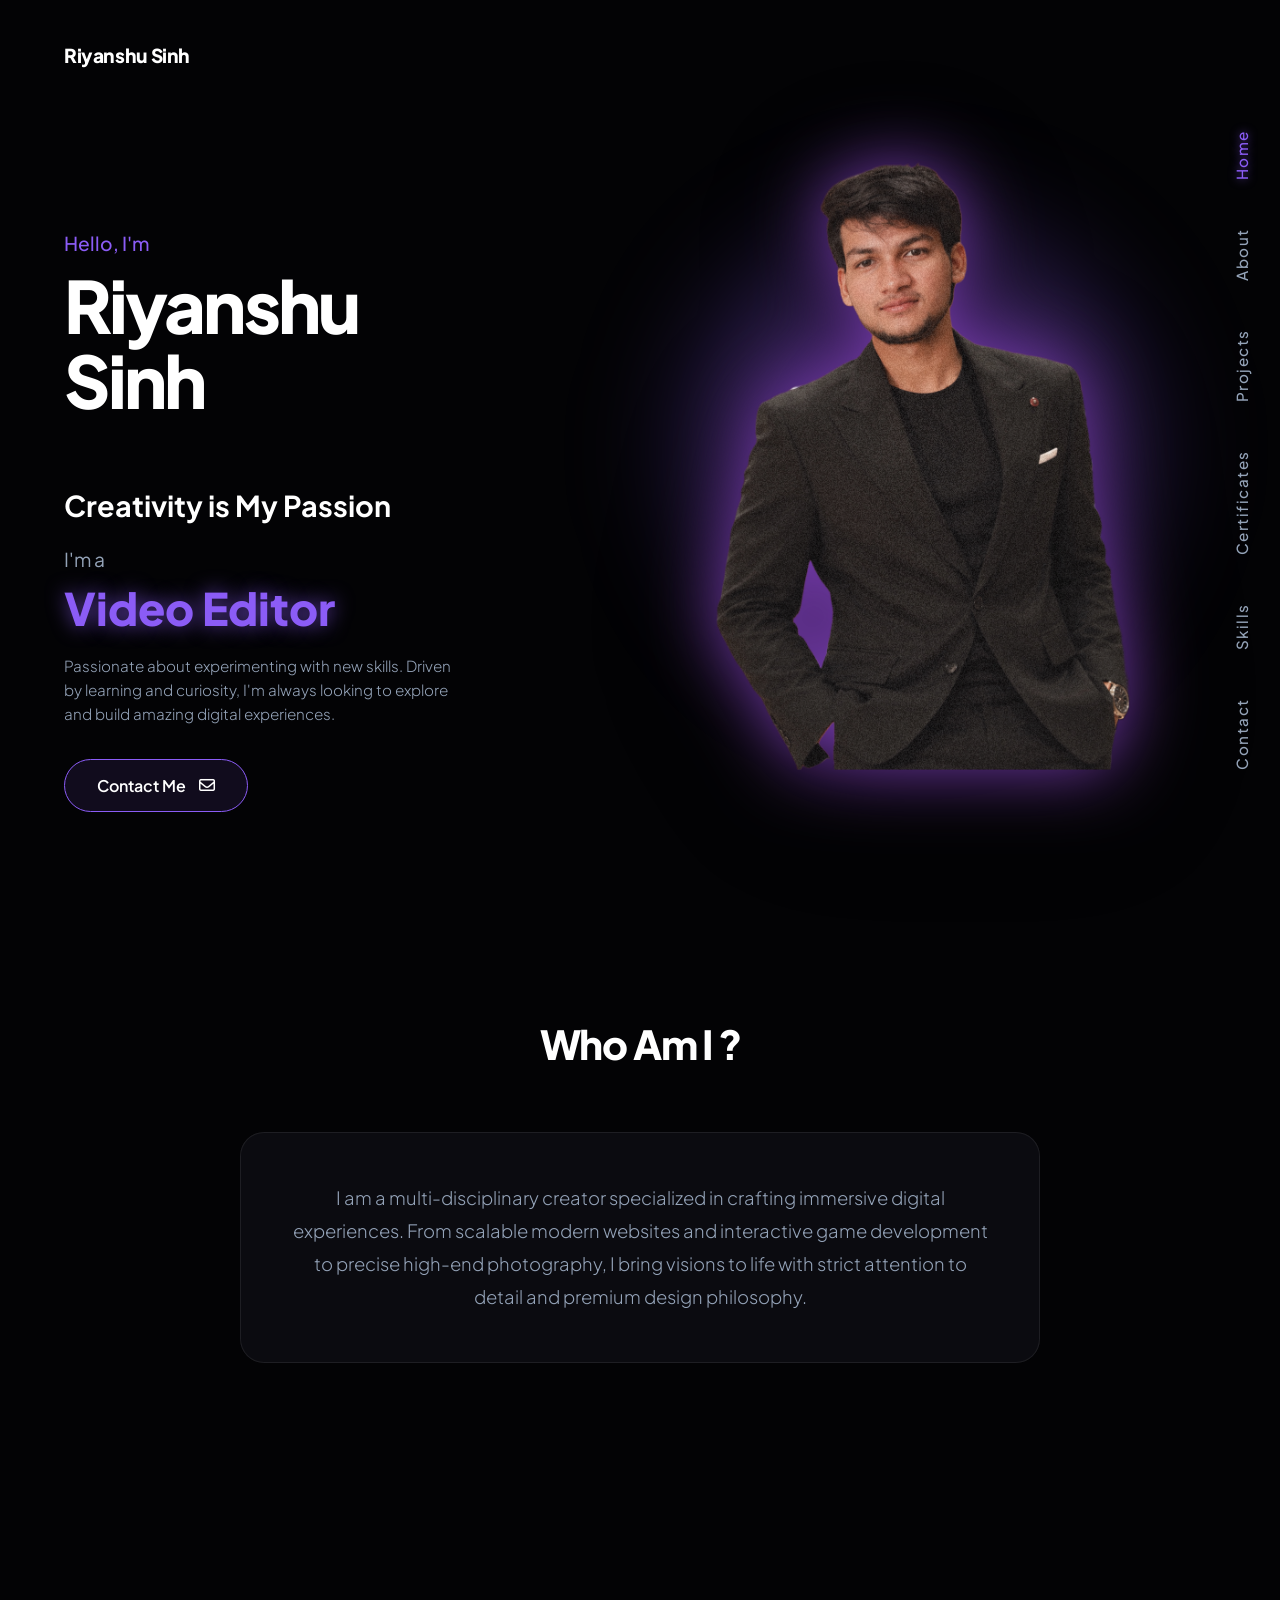
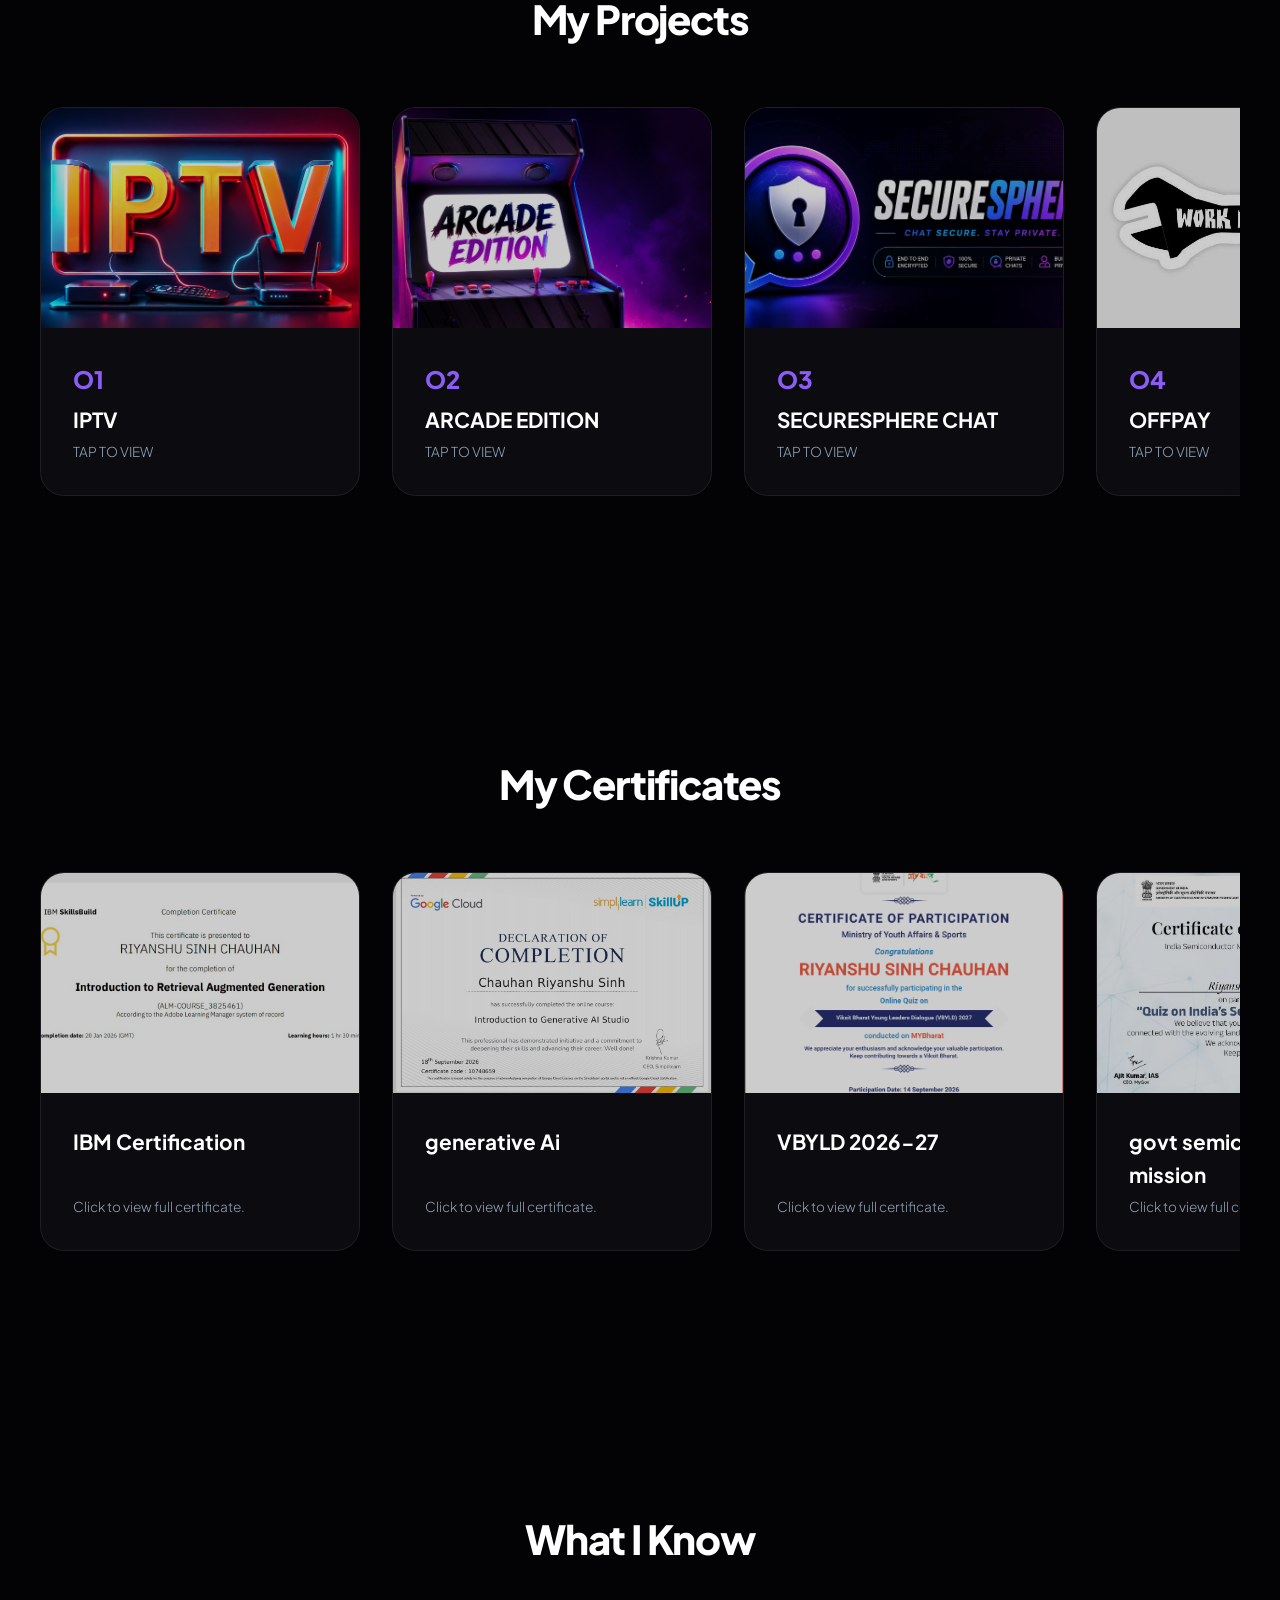
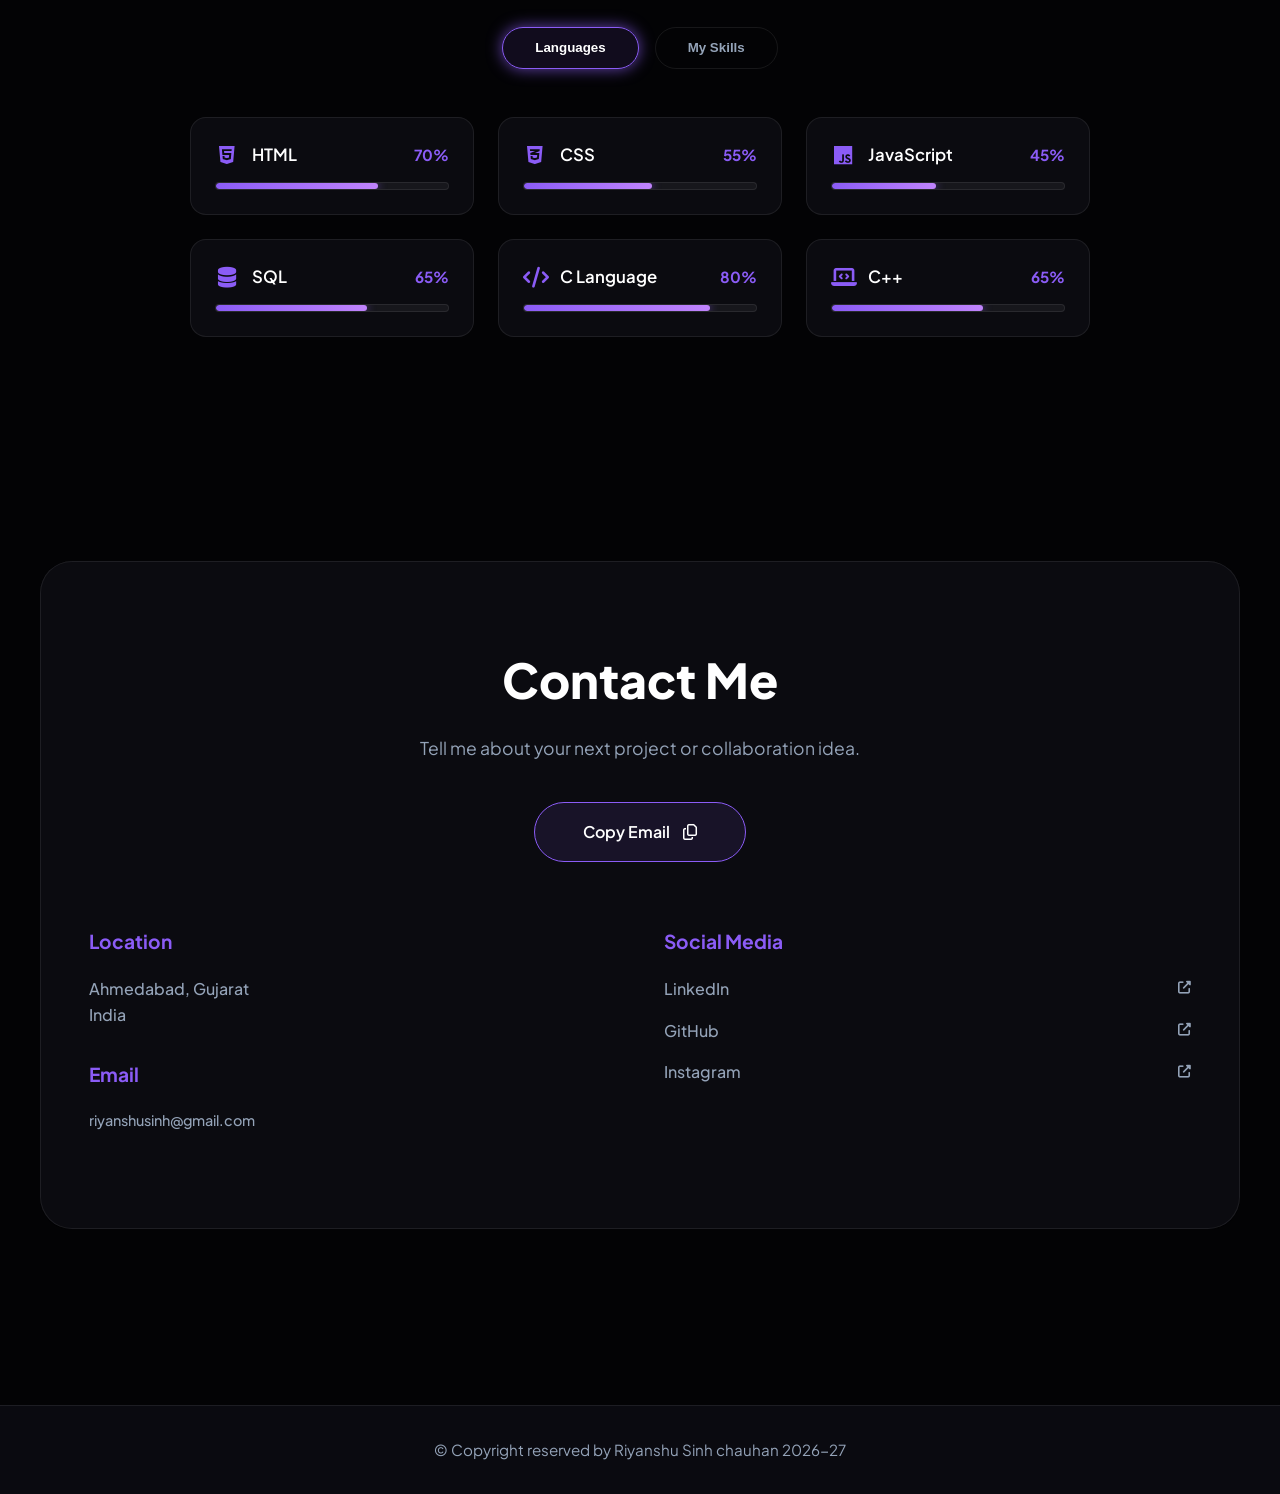
==== commit b016a0dc: "Update index.html" ====
--- a/index.html
+++ b/index.html
@@ -100,13 +100,13 @@
                 <div class="p-info">
                     <div>
                         <div class="p-number">O3</div>
-                        <h3 class="p-title">securesphere chat</h3>
+                        <h3 class="p-title">SECURESPHERE CHAT</h3>
                     </div>
                     <p class="p-tech">TAP TO VIEW</p>
                 </div>
             </div>
-            <div class="project-card proj-card-item" data-title="OFFPAY" data-desc="An interactive web and android app for offline upi payment in india" data-img="images/work.png" data-link="https://securesphere-cqm7.onrender.com">
-                <div class="p-img-box"><img src="images/work.png" alt="Project Image"></div>
+            <div class="project-card proj-card-item" data-title="OFFPAY" data-desc="An interactive web and android app for offline upi payment in india" data-img="images/work.jpg" data-link="https://securesphere-cqm7.onrender.com">
+                <div class="p-img-box"><img src="images/work.jpg" alt="Project Image"></div>
                 <div class="p-info">
                     <div>
                         <div class="p-number">O4</div>
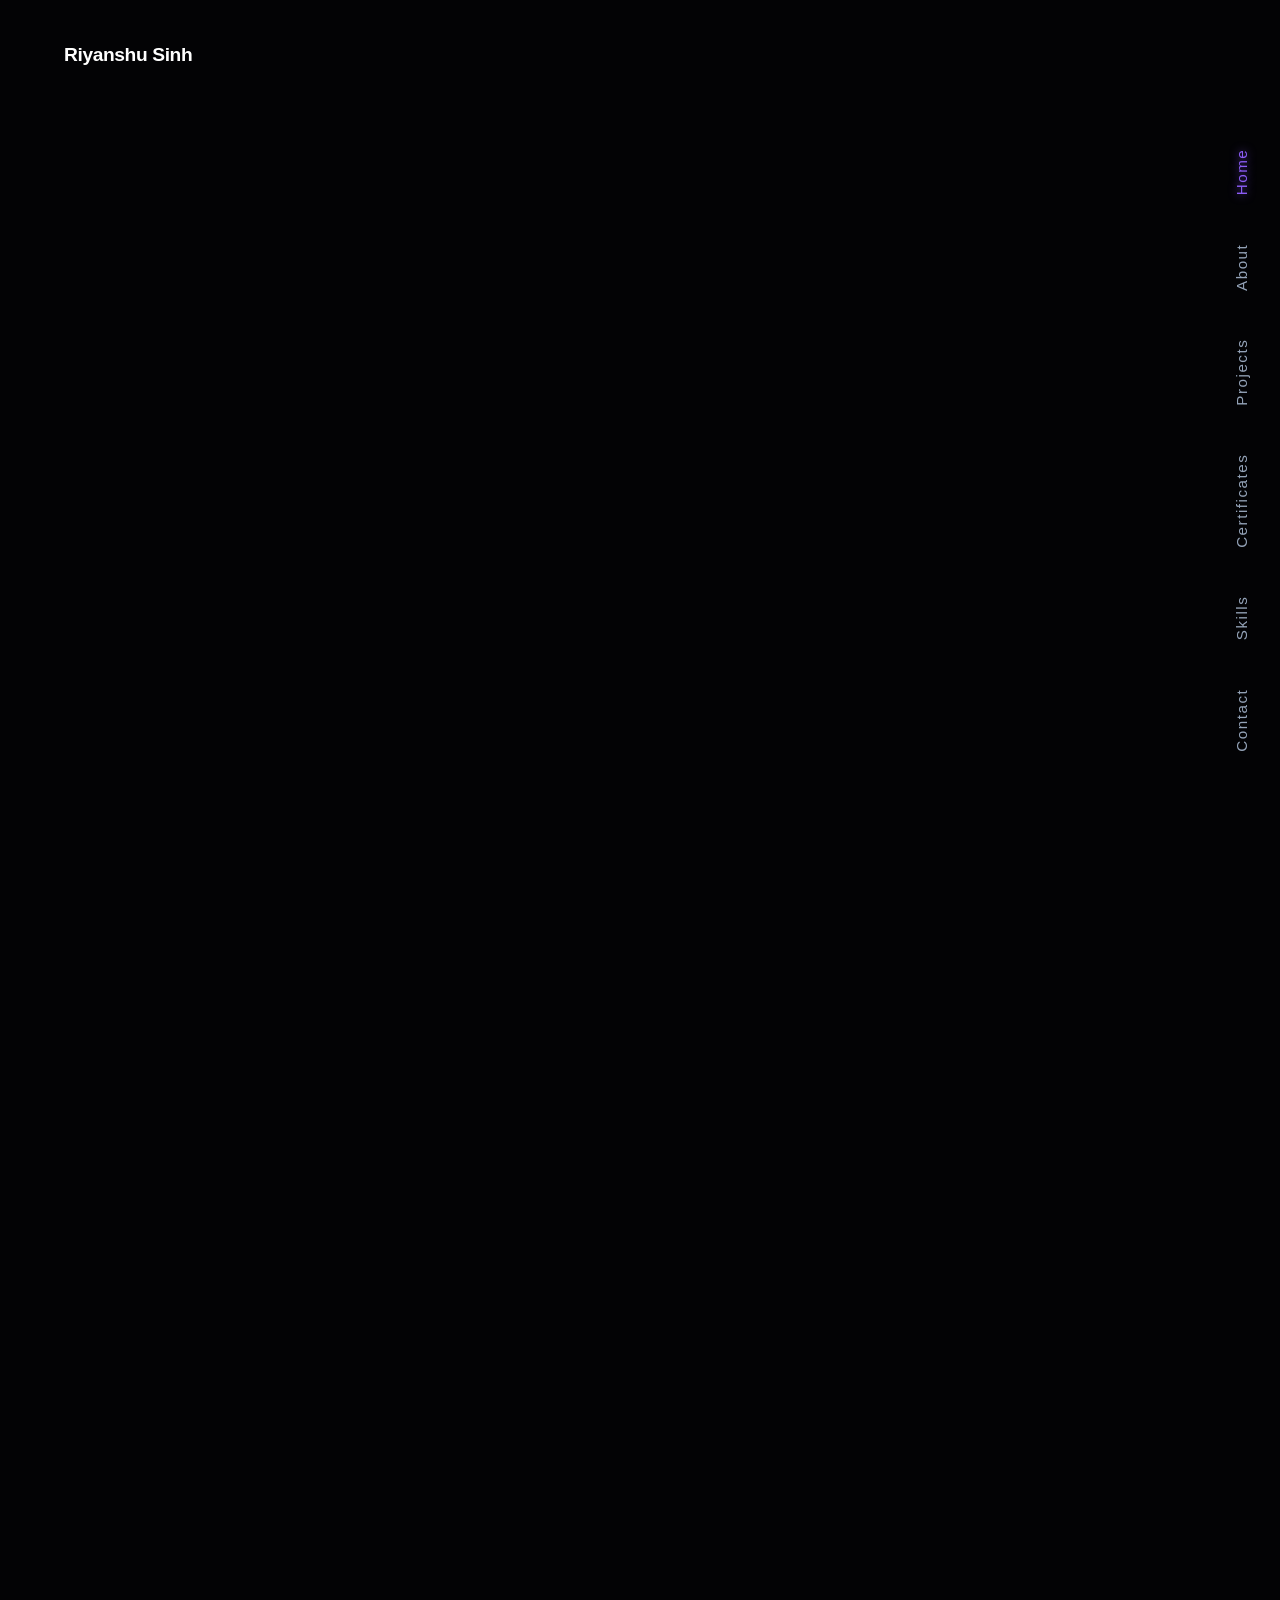
==== commit 68bf9eae: "Update index.html" ====
--- a/index.html
+++ b/index.html
@@ -1,21 +1,19 @@
 <!DOCTYPE html>
 <html lang="en">
 <head>
-    <meta charset="UTF-8">
+    <meta charset="utf-8">
     <meta name="viewport" content="width=device-width, initial-scale=1.0">
     <title>Riyanshu Sinh | Portfolio</title>
-<title>Riyanshu Sinh</title>
-<meta name="description" content="Official Portfolio of Riyanshu Sinh - Frontend Web Developer, Video Editor, and Creative Professional from Ahmedabad. Explore my projects, skills, and certificates.">
-<meta name="keywords" content="Riyanshu Sinh, Riyanshu Sinh Portfolio, Frontend Web Developer, Video Editor in Ahmedabad, Web Developer Gujarat, UI/UX Designer, Freelance Developer, riyanshuchauhan, riyanshu, RIYANSHUSINH onrender, riyanshu_1233, riyanshu_edition, riyanshu1233, riyanshuedition">
-<meta name="author" content="Riyanshu Sinh">
-
-<meta property="og:title" content="Riyanshu Sinh | Portfolio">
-<meta property="og:description" content="Frontend Web Developer and Creative Professional.">
-<meta property="og:url" content="https://riyanshusinhweb.onrender.com/">
-
-    
+    <meta name="description" content="Official Portfolio of Riyanshu Sinh - Frontend Web Developer, Video Editor, and Creative Professional from Ahmedabad. Explore my projects, skills, and certificates.">
+    <meta name="keywords" content="Riyanshu Sinh, Riyanshu Sinh Portfolio, Frontend Web Developer, Video Editor in Ahmedabad, Web Developer Gujarat, UI/UX Designer, Freelance Developer, riyanshuchauhan, riyanshu, RIYANSHUSINH onrender, riyanshu_1233, riyanshu_edition, riyanshu1233, riyanshuedition">
+    <meta name="author" content="Riyanshu Sinh">
+    <meta property="og:title" content="Riyanshu Sinh | Portfolio">
+    <meta property="og:description" content="Frontend Web Developer and Creative Professional.">
+    <meta property="og:url" content="https://riyanshusinhweb.onrender.com/">
+    <link rel="preconnect" href="https://fonts.googleapis.com">
+    <link rel="preconnect" href="https://fonts.gstatic.com" crossorigin>
+    <link href="https://fonts.googleapis.com/css2?family=Bebas+Neue&family=DM+Sans:wght@300;400;500;600;700;800&display=swap" rel="stylesheet">
     <link rel="stylesheet" href="https://cdnjs.cloudflare.com/ajax/libs/font-awesome/6.4.0/css/all.min.css">
-    <link href="https://fonts.googleapis.com/css2?family=Plus+Jakarta+Sans:wght@300;400;500;600;700;800&display=swap" rel="stylesheet">
     <link rel="stylesheet" href="style.css">
 </head>
 <body>
@@ -27,7 +25,7 @@
         <div class="brand-logo">Riyanshu Sinh</div>
     </header>
 
-    <nav class="sidebar-nav">
+    <nav class="sidebar-nav" aria-label="Main navigation">
         <a href="#home" class="active">Home</a>
         <a href="#about">About</a>
         <a href="#projects">Projects</a>
@@ -39,12 +37,12 @@
     <section class="hero fade-section" id="home">
         <div class="hero-top-left">
             <span class="greeting-text">Hello, I'm</span>
-            <h1 class="main-name">Riyanshu<br>Sinh</h1>
+            <h1 class="main-name">Riyanshu <br>Sinh</h1>
         </div>
         <div class="hero-bottom-left">
             <h2 class="creativity-heading">Creativity is My Passion</h2>
             <div class="im-a-text">I'm a</div>
-            <div class="dynamic-role-box">
+            <div class="dynamic-role-box" aria-live="polite">
                 <span class="role-text-loop visible">Video Editor</span>
                 <span class="role-text-loop">Photographer</span>
                 <span class="role-text-loop">Videographer</span>
@@ -56,19 +54,15 @@
             <a href="#contact" class="btn-resume">Contact Me <i class="far fa-envelope"></i></a>
         </div>
         <div class="hero-image-block">
-            <div class="hero-glow"></div>
-            <img src="images/Me5.png" alt="Profile Image" class="hero-png">
+            <div class="hero-glow" aria-hidden="true"></div>
+            <img src="images/Me5.png" alt="Portrait of Riyanshu Sinh" class="hero-png">
         </div>
     </section>
 
     <section class="section-padding container fade-section" id="about">
-        <h2 class="section-title-center">Who Am I ?</h2>
+        <h2 class="section-title-center">Who Am I?</h2>
         <div class="about-text-box">
-            <p>
-                I am a multi-disciplinary creator specialized in crafting immersive digital experiences. 
-                From scalable modern websites and interactive game development to precise high-end photography, 
-                I bring visions to life with strict attention to detail and premium design philosophy.
-            </p>
+            <p>I am a multi-disciplinary creator specialized in crafting immersive digital experiences. From scalable modern websites and interactive game development to precise high-end photography, I bring visions to life with strict attention to detail and premium design philosophy.</p>
         </div>
     </section>
 
@@ -76,7 +70,7 @@
         <h2 class="section-title-center">My Projects</h2>
         <div class="slider-container">
             <div class="project-card proj-card-item" data-title="IPTV" data-desc="A fully responsive live tv player with access of world wide channel more than 1000+" data-img="images/iptvnew.png" data-link="https://editioniptv.onrender.com/">
-                <div class="p-img-box"><img src="images/iptvnew.png" alt="iptv"></div>
+                <div class="p-img-box"><img src="images/iptvnew.png" alt="IPTV project preview" loading="lazy"></div>
                 <div class="p-info">
                     <div>
                         <div class="p-number">O1</div>
@@ -85,8 +79,9 @@
                     <p class="p-tech">TAP TO VIEW</p>
                 </div>
             </div>
+
             <div class="project-card proj-card-item" data-title="Arcade edition" data-desc="retro style board game collection that's design and created by me check them all and play with your friend also" data-img="images/arcade.png" data-link="https://arcade-edition.onrender.com/">
-                <div class="p-img-box"><img src="images/arcade.png" alt="Arcade edition"></div>
+                <div class="p-img-box"><img src="images/arcade.png" alt="Arcade Edition project preview" loading="lazy"></div>
                 <div class="p-info">
                     <div>
                         <div class="p-number">O2</div>
@@ -95,18 +90,20 @@
                     <p class="p-tech">TAP TO VIEW</p>
                 </div>
             </div>
+
             <div class="project-card proj-card-item" data-title="SecureSphere Chat" data-desc="An interactive web application allowing private chat with end-to-end encryption." data-img="images/ss.png" data-link="https://securesphere-cqm7.onrender.com">
-                <div class="p-img-box"><img src="images/ss.png" alt="Project Image"></div>
+                <div class="p-img-box"><img src="images/ss.png" alt="SecureSphere Chat project preview" loading="lazy"></div>
                 <div class="p-info">
                     <div>
                         <div class="p-number">O3</div>
-                        <h3 class="p-title">SECURESPHERE CHAT</h3>
-                    </div>
-                    <p class="p-tech">TAP TO VIEW</p>
-                </div>
-            </div>
-            <div class="project-card proj-card-item" data-title="OFFPAY" data-desc="An interactive web and android app for offline upi payment in india" data-img="images/work.jpg" data-link="https://securesphere-cqm7.onrender.com">
-                <div class="p-img-box"><img src="images/work.jpg" alt="Project Image"></div>
+                        <h3 class="p-title">SecureSphere Chat</h3>
+                    </div>
+                    <p class="p-tech">TAP TO VIEW</p>
+                </div>
+            </div>
+
+            <div class="project-card proj-card-item" data-title="OFFPAY" data-desc="An interactive web and android app for offline upi payment in india" data-img="images/work.jpg" data-link="null">
+                <div class="p-img-box"><img src="images/work.jpg" alt="OFFPAY project placeholder" loading="lazy"></div>
                 <div class="p-info">
                     <div>
                         <div class="p-number">O4</div>
@@ -115,14 +112,15 @@
                     <p class="p-tech">TAP TO VIEW</p>
                 </div>
             </div>
+
             <div class="project-card proj-card-item" data-title="coming soon" data-desc="not declared" data-img="images/work.jpg" data-link="#">
-                <div class="p-img-box"><img src="images/work.jpg" alt="lolol rand"></div>
+                <div class="p-img-box"><img src="images/work.jpg" alt="Upcoming project placeholder" loading="lazy"></div>
                 <div class="p-info">
                     <div>
                         <div class="p-number">O5</div>
                         <h3 class="p-title">N/A</h3>
                     </div>
-                    <p class="p-tech"> TAP TO VIEW</p>
+                    <p class="p-tech">TAP TO VIEW</p>
                 </div>
             </div>
         </div>
@@ -131,43 +129,48 @@
     <section class="section-padding container fade-section" id="certificates">
         <h2 class="section-title-center">My Certificates</h2>
         <div class="slider-container">
-            <div class="project-card cert-card-item" data-title="IBM skillbuild Certification" data-desc="Introduction to Retrieval Augmented Generation certification course completed successfully." data-img="https:images/IBM.jpg" data-link="#">
-                <div class="p-img-box"><img src="images/IBM.jpg" alt="Certificate Image"></div>
+            <div class="project-card cert-card-item" data-title="IBM skillbuild Certification" data-desc="Introduction to Retrieval Augmented Generation certification course completed successfully." data-img="images/IBM.jpg" data-link="#">
+                <div class="p-img-box"><img src="images/IBM.jpg" alt="Certificate Image" loading="lazy"></div>
                 <div class="p-info">
                     <h3 class="p-title">IBM Certification</h3>
                     <p class="p-tech">Click to view full certificate.</p>
                 </div>
             </div>
+
             <div class="project-card cert-card-item" data-title="generative Ai" data-desc="introduction to generative Ai google skill course (learning hours 12)" data-img="images/GenAi.jpg" data-link="#">
-                <div class="p-img-box"><img src="images/GenAi.jpg" alt="Certificate Image"></div>
+                <div class="p-img-box"><img src="images/GenAi.jpg" alt="Certificate Image" loading="lazy"></div>
                 <div class="p-info">
                     <h3 class="p-title">generative Ai</h3>
                     <p class="p-tech">Click to view full certificate.</p>
                 </div>
             </div>
-<div class="project-card cert-card-item" data-title="ministry of youth affairs and sports" data-desc="participation in ministry of youth affairs and sports at VBYLD" data-img="images/VBYLD.png" data-link="#">
-                <div class="p-img-box"><img src="images/VBYLD.png" alt="Certificate Image"></div>
+
+            <div class="project-card cert-card-item" data-title="ministry of youth affairs and sports" data-desc="participation in ministry of youth affairs and sports at VBYLD" data-img="images/VBYLD.png" data-link="#">
+                <div class="p-img-box"><img src="images/VBYLD.png" alt="Certificate Image" loading="lazy"></div>
                 <div class="p-info">
                     <h3 class="p-title">VBYLD 2026-27</h3>
                     <p class="p-tech">Click to view full certificate.</p>
                 </div>
             </div>
-<div class="project-card cert-card-item" data-title="India semiconductor journey" data-desc="participation i government semiconductor mission quiz" data-img="images/Semic.jpg" data-link="#">
-                <div class="p-img-box"><img src="images/Semic.jpg" alt="Certificate Image"></div>
+
+            <div class="project-card cert-card-item" data-title="India semiconductor journey" data-desc="participation i government semiconductor mission quiz" data-img="images/Semic.jpg" data-link="#">
+                <div class="p-img-box"><img src="images/Semic.jpg" alt="Certificate Image" loading="lazy"></div>
                 <div class="p-info">
                     <h3 class="p-title">govt semiconductor mission</h3>
                     <p class="p-tech">Click to view full certificate.</p>
                 </div>
             </div>
-<div class="project-card cert-card-item" data-title="introduction to cloud computing" data-desc="introduction to cloud computing and basic conecep" data-img="images/Cloudc.jpg" data-link="#">
-                <div class="p-img-box"><img src="images/Cloudc.jpg" alt="Certificate Image"></div>
+
+            <div class="project-card cert-card-item" data-title="introduction to cloud computing" data-desc="introduction to cloud computing and basic conecep" data-img="images/Cloudc.jpg" data-link="#">
+                <div class="p-img-box"><img src="images/Cloudc.jpg" alt="Certificate Image" loading="lazy"></div>
                 <div class="p-info">
                     <h3 class="p-title">intro to cloud computing</h3>
                     <p class="p-tech">Click to view full certificate.</p>
                 </div>
             </div>
-<div class="project-card cert-card-item" data-title="decoding encoding architecture" data-desc="understanding of decoding and encoding system and working flow and architecture" data-img="images/Encodeco.jpg" data-link="#">
-                <div class="p-img-box"><img src="images/Encodeco.jpg" alt="Certificate Image"></div>
+
+            <div class="project-card cert-card-item" data-title="decoding encoding architecture" data-desc="understanding of decoding and encoding system and working flow and architecture" data-img="images/Encodeco.jpg" data-link="#">
+                <div class="p-img-box"><img src="images/Encodeco.jpg" alt="Certificate Image" loading="lazy"></div>
                 <div class="p-info">
                     <h3 class="p-title">DECODING ENCODING ARCHITECTURE</h3>
                     <p class="p-tech">Click to view full certificate.</p>
@@ -179,104 +182,130 @@
     <section class="section-padding container fade-section" id="knowledge">
         <h2 class="section-title-center">What I Know</h2>
         <div class="toggle-btns">
-            <button class="tab-btn active" onclick="switchTab('lang', this)">Languages</button>
-            <button class="tab-btn" onclick="switchTab('skill', this)">My Skills</button>
-        </div>
-
-        <div id="lang-tab" class="skills-grid">
+            <button type="button" class="tab-btn active" data-tab="lang">Languages</button>
+            <button type="button" class="tab-btn" data-tab="skill">My Skills</button>
+        </div>
+
+        <div class="skills-grid" id="lang-tab">
             <div class="skill-item">
                 <div class="skill-info">
                     <div class="skill-name-area"><i class="fab fa-html5"></i><span>HTML</span></div>
                     <span class="skill-percent">70%</span>
                 </div>
-                <div class="progress-bar-track"><div class="progress-bar-fill" data-width="70%"></div></div>
+                <div class="progress-bar-track">
+                    <div class="progress-bar-fill" data-width="70%"></div>
+                </div>
             </div>
             <div class="skill-item">
                 <div class="skill-info">
                     <div class="skill-name-area"><i class="fab fa-css3-alt"></i><span>CSS</span></div>
                     <span class="skill-percent">55%</span>
                 </div>
-                <div class="progress-bar-track"><div class="progress-bar-fill" data-width="55%"></div></div>
+                <div class="progress-bar-track">
+                    <div class="progress-bar-fill" data-width="55%"></div>
+                </div>
             </div>
             <div class="skill-item">
                 <div class="skill-info">
                     <div class="skill-name-area"><i class="fab fa-js"></i><span>JavaScript</span></div>
                     <span class="skill-percent">45%</span>
                 </div>
-                <div class="progress-bar-track"><div class="progress-bar-fill" data-width="45%"></div></div>
+                <div class="progress-bar-track">
+                    <div class="progress-bar-fill" data-width="45%"></div>
+                </div>
             </div>
             <div class="skill-item">
                 <div class="skill-info">
                     <div class="skill-name-area"><i class="fas fa-database"></i><span>SQL</span></div>
                     <span class="skill-percent">65%</span>
                 </div>
-                <div class="progress-bar-track"><div class="progress-bar-fill" data-width="65%"></div></div>
+                <div class="progress-bar-track">
+                    <div class="progress-bar-fill" data-width="65%"></div>
+                </div>
             </div>
             <div class="skill-item">
                 <div class="skill-info">
                     <div class="skill-name-area"><i class="fas fa-code"></i><span>C Language</span></div>
                     <span class="skill-percent">80%</span>
                 </div>
-                <div class="progress-bar-track"><div class="progress-bar-fill" data-width="80%"></div></div>
+                <div class="progress-bar-track">
+                    <div class="progress-bar-fill" data-width="80%"></div>
+                </div>
             </div>
             <div class="skill-item">
                 <div class="skill-info">
                     <div class="skill-name-area"><i class="fas fa-laptop-code"></i><span>C++</span></div>
                     <span class="skill-percent">65%</span>
                 </div>
-                <div class="progress-bar-track"><div class="progress-bar-fill" data-width="65%"></div></div>
-            </div>
-        </div>
-
-        <div id="skill-tab" class="skills-grid" style="display: none;">
+                <div class="progress-bar-track">
+                    <div class="progress-bar-fill" data-width="65%"></div>
+                </div>
+            </div>
+        </div>
+
+        <div class="skills-grid" id="skill-tab" style="display: none;">
             <div class="skill-item">
                 <div class="skill-info">
                     <div class="skill-name-area"><i class="fas fa-globe"></i><span>Web Development</span></div>
                     <span class="skill-percent">70%</span>
                 </div>
-                <div class="progress-bar-track"><div class="progress-bar-fill" data-width="70%"></div></div>
+                <div class="progress-bar-track">
+                    <div class="progress-bar-fill" data-width="70%"></div>
+                </div>
             </div>
             <div class="skill-item">
                 <div class="skill-info">
                     <div class="skill-name-area"><i class="fas fa-gamepad"></i><span>Game Development</span></div>
                     <span class="skill-percent">60%</span>
                 </div>
-                <div class="progress-bar-track"><div class="progress-bar-fill" data-width="60%"></div></div>
+                <div class="progress-bar-track">
+                    <div class="progress-bar-fill" data-width="60%"></div>
+                </div>
             </div>
             <div class="skill-item">
                 <div class="skill-info">
                     <div class="skill-name-area"><i class="fas fa-film"></i><span>Video Editing</span></div>
                     <span class="skill-percent">90%</span>
                 </div>
-                <div class="progress-bar-track"><div class="progress-bar-fill" data-width="90%"></div></div>
+                <div class="progress-bar-track">
+                    <div class="progress-bar-fill" data-width="90%"></div>
+                </div>
             </div>
             <div class="skill-item">
                 <div class="skill-info">
                     <div class="skill-name-area"><i class="fas fa-camera"></i><span>Photography</span></div>
                     <span class="skill-percent">80%</span>
                 </div>
-                <div class="progress-bar-track"><div class="progress-bar-fill" data-width="80%"></div></div>
+                <div class="progress-bar-track">
+                    <div class="progress-bar-fill" data-width="80%"></div>
+                </div>
             </div>
             <div class="skill-item">
                 <div class="skill-info">
                     <div class="skill-name-area"><i class="fas fa-video"></i><span>Videography</span></div>
                     <span class="skill-percent">85%</span>
                 </div>
-                <div class="progress-bar-track"><div class="progress-bar-fill" data-width="85%"></div></div>
+                <div class="progress-bar-track">
+                    <div class="progress-bar-fill" data-width="85%"></div>
+                </div>
             </div>
             <div class="skill-item">
                 <div class="skill-info">
                     <div class="skill-name-area"><i class="fas fa-pen-nib"></i><span>UI/UX Design</span></div>
                     <span class="skill-percent">50%</span>
                 </div>
-                <div class="progress-bar-track"><div class="progress-bar-fill" data-width="50%"></div></div>
-            </div>
-<div class="skill-item">
-                <div class="skill-info">
-                    <div class="skill-name-area"><i class="fas fa-pen-nib"></i><span>Ai</span></div>
+                <div class="progress-bar-track">
+                    <div class="progress-bar-fill" data-width="50%"></div>
+                </div>
+            </div>
+            <div class="skill-item">
+                <div class="skill-info">
+                    <div class="skill-name-area"><i class="fas fa-wand-magic-sparkles"></i><span>Ai</span></div>
                     <span class="skill-percent">70%</span>
                 </div>
-                <div class="progress-bar-track"><div class="progress-bar-fill" data-width="70%"></div></div>
+                <div class="progress-bar-track">
+                    <div class="progress-bar-fill" data-width="70%"></div>
+                </div>
             </div>
         </div>
     </section>
@@ -285,41 +314,20 @@
         <div class="contact-box">
             <h2>Contact Me</h2>
             <p>Tell me about your next project or collaboration idea.</p>
-            <a href="mailto:riyanshusinh@gmail.com" class="btn-resume" style="padding: 1rem 3rem;">Copy Email <i class="far fa-copy"></i></a>
+            <button type="button" class="btn-resume" id="copy-email">Copy Email <i class="far fa-copy"></i></button>
             <div class="contact-grid">
                 <div class="c-col">
                     <h4>Location</h4>
-                    <span class="c-link" style="pointer-events: none;">Ahmedabad, Gujarat<br>India</span>
-                    <h4 style="margin-top: 2rem;">Email</h4>
-                    <span class="c-link" style="pointer-events: none; font-size: 0.9rem;">riyanshusinh@gmail.com</span>
+                    <span class="c-link">Ahmedabad, Gujarat, India</span>
+                    <h4 class="contact-email-heading">Email</h4>
+                    <span class="c-link">riyanshusinh@gmail.com</span>
                 </div>
                 <div class="c-col">
                     <h4>Social Media</h4>
-                    <a href="https://www.linkedin.com/in/riyanshu-sinh-373205355" class="c-link">LinkedIn <i class="fas fa-external-link-alt" style="font-size:0.8rem"></i></a>
-                    <a href="https://github.com/repo-riyanshu-1233" class="c-link">GitHub <i class="fas fa-external-link-alt" style="font-size:0.8rem"></i></a>
-                    <a href="https://instagram.com/riyanshu_1233" class="c-link">Instagram <i class="fas fa-external-link-alt" style="font-size:0.8rem"></i></a>
-                </div>
-            </div>
-        </div>
-    </section>
-
-    <footer class="footer">
-        <p>&copy; Copyright reserved by Riyanshu Sinh chauhan 2026-27</p>
-    </footer>
-
-    <div id="projectModal" class="modal-overlay">
-        <div class="modal-box">
-            <button class="close-btn" onclick="closeModal()"><i class="fas fa-times"></i></button>
-            <img id="m-img" src="" alt="Item" class="modal-img">
-            <h3 id="m-title" class="modal-title">Title</h3>
-            <p id="m-desc" class="modal-desc">Description</p>
-            <div class="modal-buttons">
-                <a id="m-link" href="#" target="_blank" class="btn-resume">Go To Project <i class="fas fa-external-link-alt"></i></a>
-                <button onclick="nextItem()" class="btn-resume" style="background: transparent; color: var(--accent-color);">Next <i class="fas fa-arrow-right"></i></button>
-            </div>
-        </div>
-    </div>
-
-    <script src="script.js"></script>
+                </div>
+            </div>
+        </div>
+    </section>
+
 </body>
-</html>
+</html>
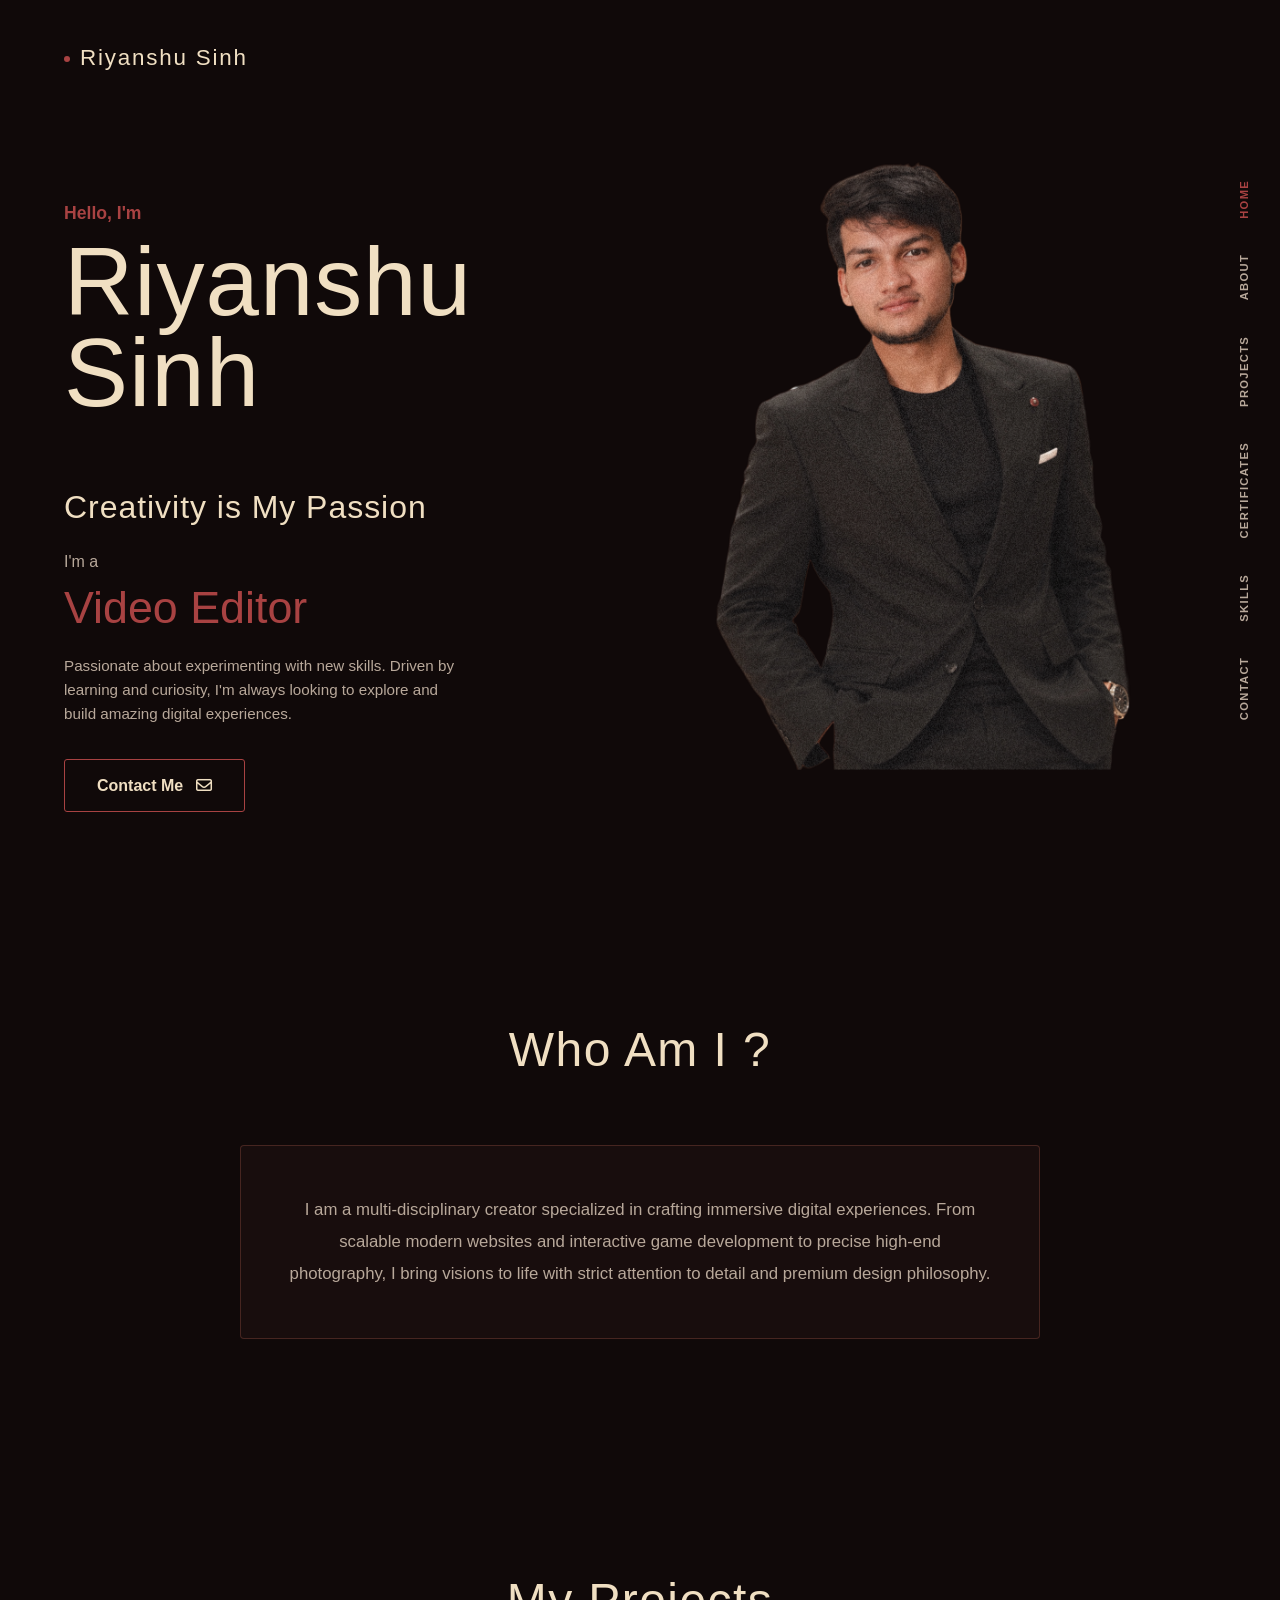
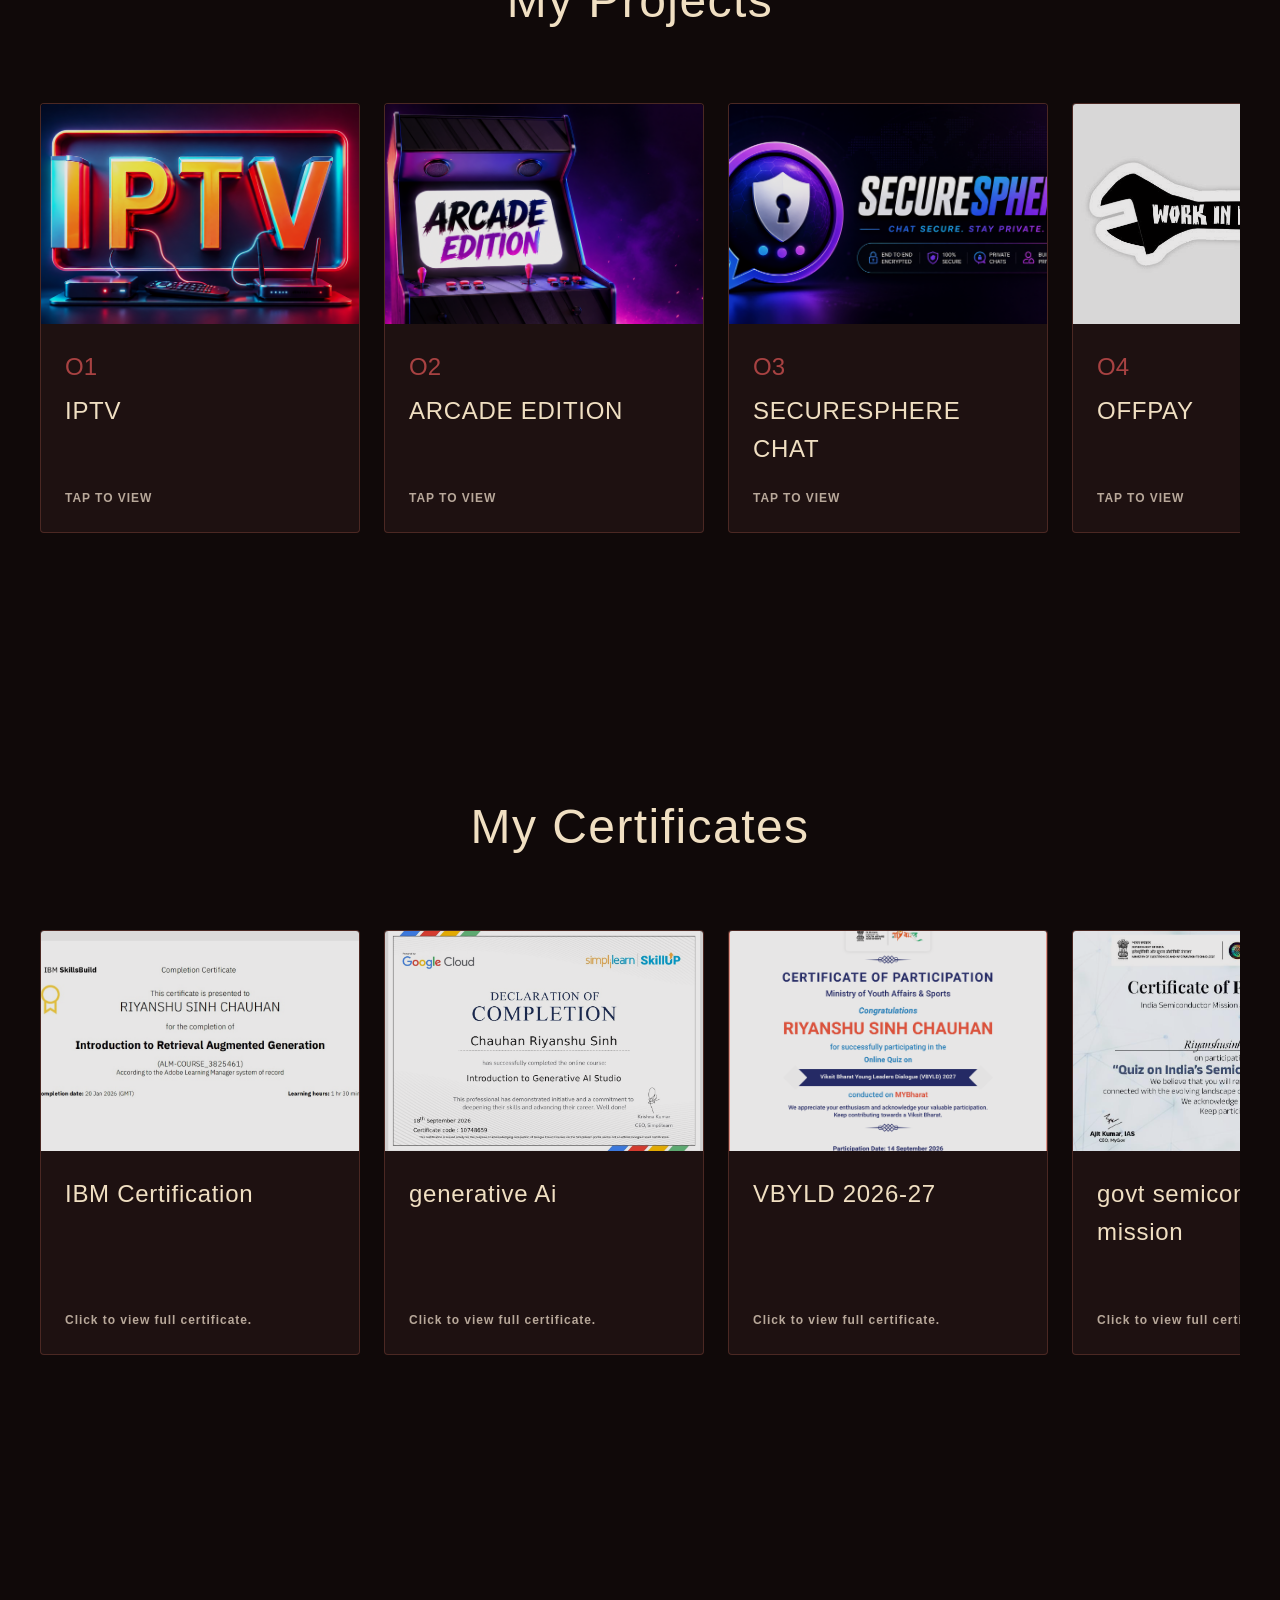
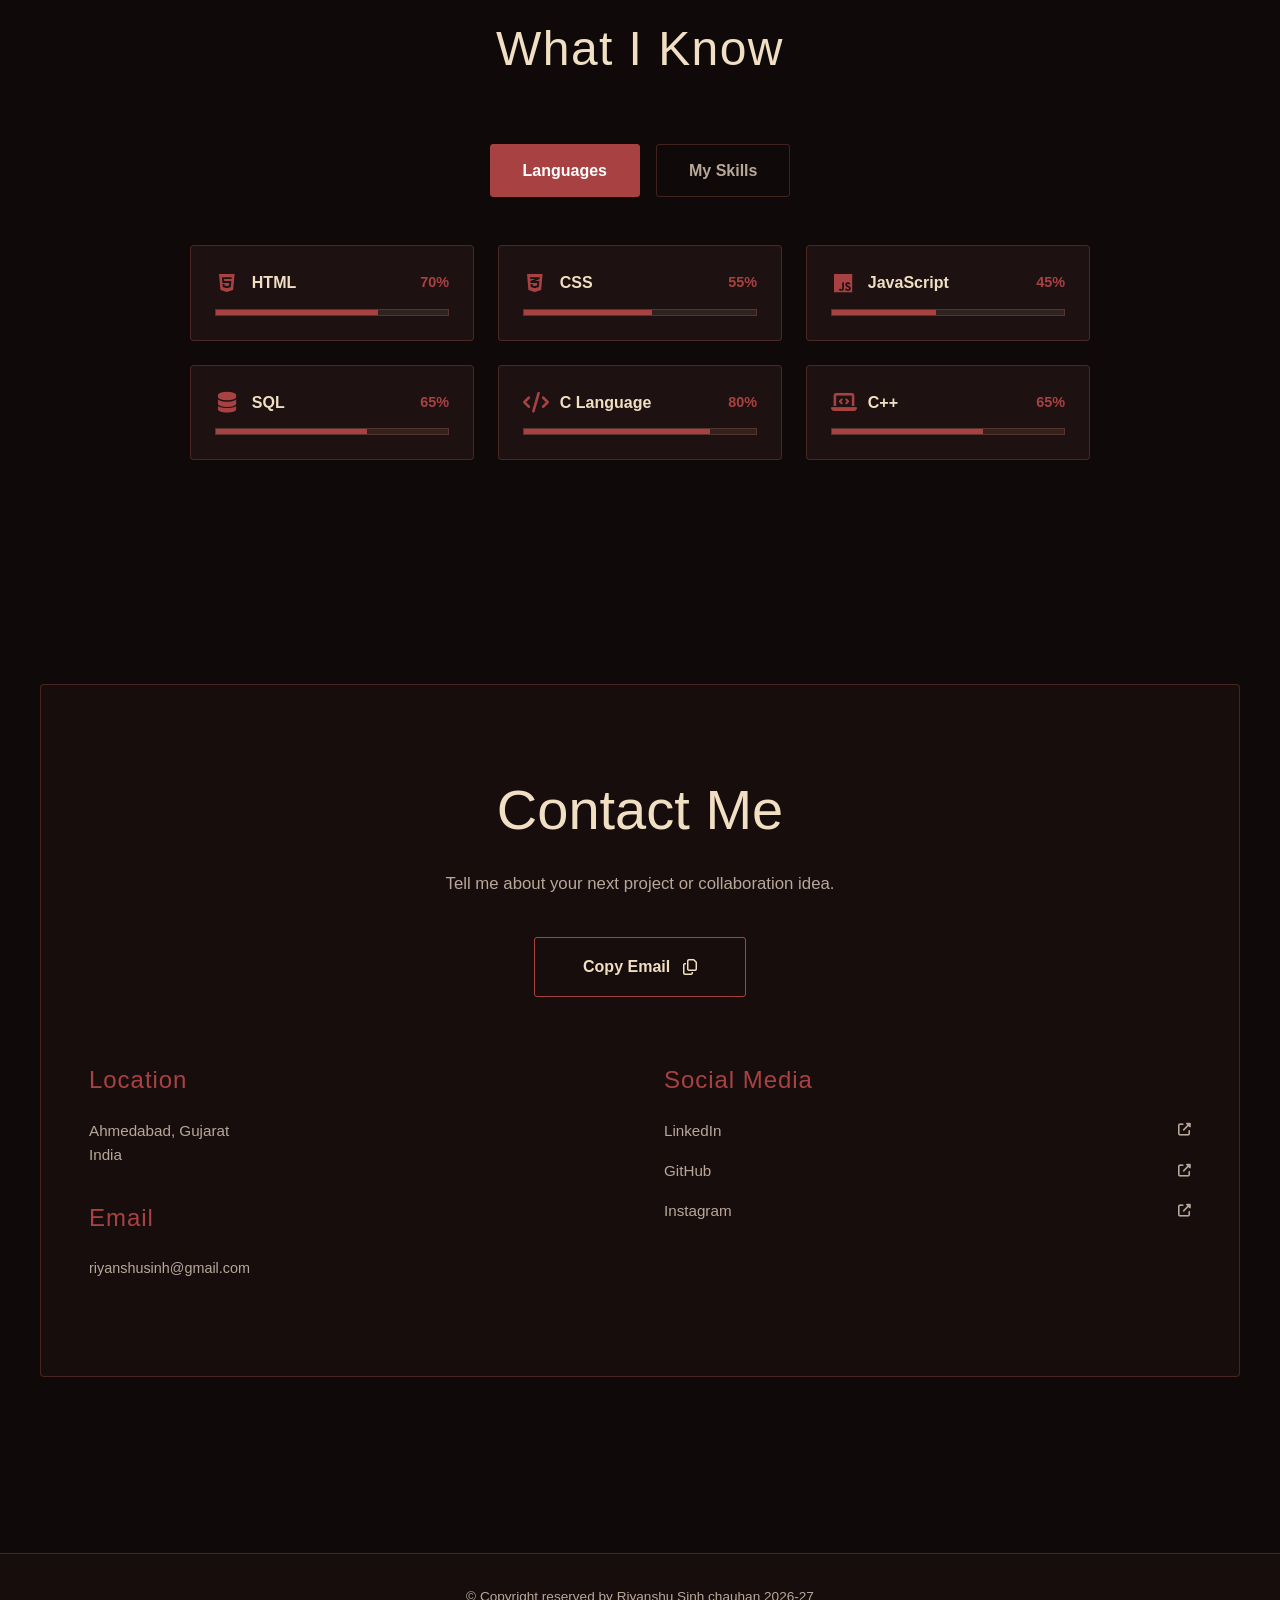
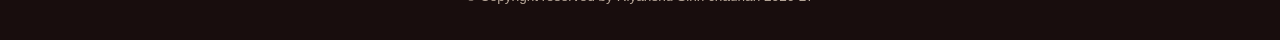
==== commit fcbe07d5: "Update index.html" ====
--- a/index.html
+++ b/index.html
@@ -1,333 +1,176 @@
 <!DOCTYPE html>
 <html lang="en">
 <head>
-    <meta charset="utf-8">
+    <meta charset="UTF-8">
     <meta name="viewport" content="width=device-width, initial-scale=1.0">
     <title>Riyanshu Sinh | Portfolio</title>
+    <title>Riyanshu Sinh</title>
     <meta name="description" content="Official Portfolio of Riyanshu Sinh - Frontend Web Developer, Video Editor, and Creative Professional from Ahmedabad. Explore my projects, skills, and certificates.">
     <meta name="keywords" content="Riyanshu Sinh, Riyanshu Sinh Portfolio, Frontend Web Developer, Video Editor in Ahmedabad, Web Developer Gujarat, UI/UX Designer, Freelance Developer, riyanshuchauhan, riyanshu, RIYANSHUSINH onrender, riyanshu_1233, riyanshu_edition, riyanshu1233, riyanshuedition">
     <meta name="author" content="Riyanshu Sinh">
     <meta property="og:title" content="Riyanshu Sinh | Portfolio">
     <meta property="og:description" content="Frontend Web Developer and Creative Professional.">
     <meta property="og:url" content="https://riyanshusinhweb.onrender.com/">
-    <link rel="preconnect" href="https://fonts.googleapis.com">
-    <link rel="preconnect" href="https://fonts.gstatic.com" crossorigin>
+    <link rel="stylesheet" href="https://cdnjs.cloudflare.com/ajax/libs/font-awesome/6.4.0/css/all.min.css">
     <link href="https://fonts.googleapis.com/css2?family=Bebas+Neue&family=DM+Sans:wght@300;400;500;600;700;800&display=swap" rel="stylesheet">
-    <link rel="stylesheet" href="https://cdnjs.cloudflare.com/ajax/libs/font-awesome/6.4.0/css/all.min.css">
     <link rel="stylesheet" href="style.css">
 </head>
 <body>
-
-    <div id="custom-cursor"></div>
-    <div id="custom-cursor-blur"></div>
-
-    <header class="top-header">
-        <div class="brand-logo">Riyanshu Sinh</div>
-    </header>
-
-    <nav class="sidebar-nav" aria-label="Main navigation">
-        <a href="#home" class="active">Home</a>
-        <a href="#about">About</a>
-        <a href="#projects">Projects</a>
-        <a href="#certificates">Certificates</a>
-        <a href="#knowledge">Skills</a>
-        <a href="#contact">Contact</a>
-    </nav>
-
-    <section class="hero fade-section" id="home">
-        <div class="hero-top-left">
-            <span class="greeting-text">Hello, I'm</span>
-            <h1 class="main-name">Riyanshu <br>Sinh</h1>
+<div id="custom-cursor"></div>
+<div id="custom-cursor-blur"></div>
+<header class="top-header">
+    <div class="brand-logo">Riyanshu Sinh</div>
+</header>
+<nav class="sidebar-nav">
+    <a href="#home" class="active">Home</a>
+    <a href="#about">About</a>
+    <a href="#projects">Projects</a>
+    <a href="#certificates">Certificates</a>
+    <a href="#knowledge">Skills</a>
+    <a href="#contact">Contact</a>
+</nav>
+<section class="hero fade-section" id="home">
+    <div class="hero-top-left">
+        <span class="greeting-text">Hello, I'm</span>
+        <h1 class="main-name">Riyanshu<br>Sinh</h1>
+    </div>
+    <div class="hero-bottom-left">
+        <h2 class="creativity-heading">Creativity is My Passion</h2>
+        <div class="im-a-text">I'm a</div>
+        <div class="dynamic-role-box">
+            <span class="role-text-loop visible">Video Editor</span>
+            <span class="role-text-loop">Photographer</span>
+            <span class="role-text-loop">Videographer</span>
+            <span class="role-text-loop">Web Developer</span>
+            <span class="role-text-loop">Game Developer</span>
+            <span class="role-text-loop">Designer</span>
         </div>
-        <div class="hero-bottom-left">
-            <h2 class="creativity-heading">Creativity is My Passion</h2>
-            <div class="im-a-text">I'm a</div>
-            <div class="dynamic-role-box" aria-live="polite">
-                <span class="role-text-loop visible">Video Editor</span>
-                <span class="role-text-loop">Photographer</span>
-                <span class="role-text-loop">Videographer</span>
-                <span class="role-text-loop">Web Developer</span>
-                <span class="role-text-loop">Game Developer</span>
-                <span class="role-text-loop">Designer</span>
+        <p class="hero-desc">Passionate about experimenting with new skills. Driven by learning and curiosity, I'm always looking to explore and build amazing digital experiences.</p>
+        <a href="#contact" class="btn-resume">Contact Me <i class="far fa-envelope"></i></a>
+    </div>
+    <div class="hero-image-block">
+        <div class="hero-glow"></div>
+        <img src="images/Me5.png" alt="Profile Image" class="hero-png">
+    </div>
+</section>
+<section class="section-padding container fade-section" id="about">
+    <h2 class="section-title-center">Who Am I ?</h2>
+    <div class="about-text-box">
+        <p>I am a multi-disciplinary creator specialized in crafting immersive digital experiences. From scalable modern websites and interactive game development to precise high-end photography, I bring visions to life with strict attention to detail and premium design philosophy.</p>
+    </div>
+</section>
+<section class="section-padding container fade-section" id="projects">
+    <h2 class="section-title-center">My Projects</h2>
+    <div class="slider-container">
+        <div class="project-card proj-card-item" data-title="IPTV" data-desc="A fully responsive live tv player with access of world wide channel more than 1000+" data-img="images/iptvnew.png" data-link="https://editioniptv.onrender.com/">
+            <div class="p-img-box"><img src="images/iptvnew.png" alt="iptv"></div>
+            <div class="p-info"><div><div class="p-number">O1</div><h3 class="p-title">IPTV</h3></div><p class="p-tech">TAP TO VIEW</p></div>
+        </div>
+        <div class="project-card proj-card-item" data-title="Arcade edition" data-desc="retro style board game collection that's design and created by me check them all and play with your friend also" data-img="images/arcade.png" data-link="https://arcade-edition.onrender.com/">
+            <div class="p-img-box"><img src="images/arcade.png" alt="Arcade edition"></div>
+            <div class="p-info"><div><div class="p-number">O2</div><h3 class="p-title">ARCADE EDITION</h3></div><p class="p-tech">TAP TO VIEW</p></div>
+        </div>
+        <div class="project-card proj-card-item" data-title="SecureSphere Chat" data-desc="An interactive web application allowing private chat with end-to-end encryption." data-img="images/ss.png" data-link="https://securesphere-cqm7.onrender.com">
+            <div class="p-img-box"><img src="images/ss.png" alt="Project Image"></div>
+            <div class="p-info"><div><div class="p-number">O3</div><h3 class="p-title">SECURESPHERE CHAT</h3></div><p class="p-tech">TAP TO VIEW</p></div>
+        </div>
+        <div class="project-card proj-card-item" data-title="OFFPAY" data-desc="An interactive web and android app for offline upi payment in india" data-img="images/work.jpg" data-link="null">
+            <div class="p-img-box"><img src="images/work.jpg" alt="Project Image"></div>
+            <div class="p-info"><div><div class="p-number">O4</div><h3 class="p-title">OFFPAY</h3></div><p class="p-tech">TAP TO VIEW</p></div>
+        </div>
+        <div class="project-card proj-card-item" data-title="coming soon" data-desc="not declared" data-img="images/work.jpg" data-link="#">
+            <div class="p-img-box"><img src="images/work.jpg" alt="lolol rand"></div>
+            <div class="p-info"><div><div class="p-number">O5</div><h3 class="p-title">N/A</h3></div><p class="p-tech">TAP TO VIEW</p></div>
+        </div>
+    </div>
+</section>
+<section class="section-padding container fade-section" id="certificates">
+    <h2 class="section-title-center">My Certificates</h2>
+    <div class="slider-container">
+        <div class="project-card cert-card-item" data-title="IBM skillbuild Certification" data-desc="Introduction to Retrieval Augmented Generation certification course completed successfully." data-img="images/IBM.jpg" data-link="#">
+            <div class="p-img-box"><img src="images/IBM.jpg" alt="Certificate Image"></div>
+            <div class="p-info"><h3 class="p-title">IBM Certification</h3><p class="p-tech">Click to view full certificate.</p></div>
+        </div>
+        <div class="project-card cert-card-item" data-title="generative Ai" data-desc="introduction to generative Ai google skill course (learning hours 12)" data-img="images/GenAi.jpg" data-link="#">
+            <div class="p-img-box"><img src="images/GenAi.jpg" alt="Certificate Image"></div>
+            <div class="p-info"><h3 class="p-title">generative Ai</h3><p class="p-tech">Click to view full certificate.</p></div>
+        </div>
+        <div class="project-card cert-card-item" data-title="ministry of youth affairs and sports" data-desc="participation in ministry of youth affairs and sports at VBYLD" data-img="images/VBYLD.png" data-link="#">
+            <div class="p-img-box"><img src="images/VBYLD.png" alt="Certificate Image"></div>
+            <div class="p-info"><h3 class="p-title">VBYLD 2026-27</h3><p class="p-tech">Click to view full certificate.</p></div>
+        </div>
+        <div class="project-card cert-card-item" data-title="India semiconductor journey" data-desc="participation i government semiconductor mission quiz" data-img="images/Semic.jpg" data-link="#">
+            <div class="p-img-box"><img src="images/Semic.jpg" alt="Certificate Image"></div>
+            <div class="p-info"><h3 class="p-title">govt semiconductor mission</h3><p class="p-tech">Click to view full certificate.</p></div>
+        </div>
+        <div class="project-card cert-card-item" data-title="introduction to cloud computing" data-desc="introduction to cloud computing and basic conecep" data-img="images/Cloudc.jpg" data-link="#">
+            <div class="p-img-box"><img src="images/Cloudc.jpg" alt="Certificate Image"></div>
+            <div class="p-info"><h3 class="p-title">intro to cloud computing</h3><p class="p-tech">Click to view full certificate.</p></div>
+        </div>
+        <div class="project-card cert-card-item" data-title="decoding encoding architecture" data-desc="understanding of decoding and encoding system and working flow and architecture" data-img="images/Encodeco.jpg" data-link="#">
+            <div class="p-img-box"><img src="images/Encodeco.jpg" alt="Certificate Image"></div>
+            <div class="p-info"><h3 class="p-title">DECODING ENCODING ARCHITECTURE</h3><p class="p-tech">Click to view full certificate.</p></div>
+        </div>
+    </div>
+</section>
+<section class="section-padding container fade-section" id="knowledge">
+    <h2 class="section-title-center">What I Know</h2>
+    <div class="toggle-btns">
+        <button class="tab-btn active" onclick="switchTab('lang', this)">Languages</button>
+        <button class="tab-btn" onclick="switchTab('skill', this)">My Skills</button>
+    </div>
+    <div id="lang-tab" class="skills-grid">
+        <div class="skill-item"><div class="skill-info"><div class="skill-name-area"><i class="fab fa-html5"></i><span>HTML</span></div><span class="skill-percent">70%</span></div><div class="progress-bar-track"><div class="progress-bar-fill" data-width="70%"></div></div></div>
+        <div class="skill-item"><div class="skill-info"><div class="skill-name-area"><i class="fab fa-css3-alt"></i><span>CSS</span></div><span class="skill-percent">55%</span></div><div class="progress-bar-track"><div class="progress-bar-fill" data-width="55%"></div></div></div>
+        <div class="skill-item"><div class="skill-info"><div class="skill-name-area"><i class="fab fa-js"></i><span>JavaScript</span></div><span class="skill-percent">45%</span></div><div class="progress-bar-track"><div class="progress-bar-fill" data-width="45%"></div></div></div>
+        <div class="skill-item"><div class="skill-info"><div class="skill-name-area"><i class="fas fa-database"></i><span>SQL</span></div><span class="skill-percent">65%</span></div><div class="progress-bar-track"><div class="progress-bar-fill" data-width="65%"></div></div></div>
+        <div class="skill-item"><div class="skill-info"><div class="skill-name-area"><i class="fas fa-code"></i><span>C Language</span></div><span class="skill-percent">80%</span></div><div class="progress-bar-track"><div class="progress-bar-fill" data-width="80%"></div></div></div>
+        <div class="skill-item"><div class="skill-info"><div class="skill-name-area"><i class="fas fa-laptop-code"></i><span>C++</span></div><span class="skill-percent">65%</span></div><div class="progress-bar-track"><div class="progress-bar-fill" data-width="65%"></div></div></div>
+    </div>
+    <div id="skill-tab" class="skills-grid" style="display: none;">
+        <div class="skill-item"><div class="skill-info"><div class="skill-name-area"><i class="fas fa-globe"></i><span>Web Development</span></div><span class="skill-percent">70%</span></div><div class="progress-bar-track"><div class="progress-bar-fill" data-width="70%"></div></div></div>
+        <div class="skill-item"><div class="skill-info"><div class="skill-name-area"><i class="fas fa-gamepad"></i><span>Game Development</span></div><span class="skill-percent">60%</span></div><div class="progress-bar-track"><div class="progress-bar-fill" data-width="60%"></div></div></div>
+        <div class="skill-item"><div class="skill-info"><div class="skill-name-area"><i class="fas fa-film"></i><span>Video Editing</span></div><span class="skill-percent">90%</span></div><div class="progress-bar-track"><div class="progress-bar-fill" data-width="90%"></div></div></div>
+        <div class="skill-item"><div class="skill-info"><div class="skill-name-area"><i class="fas fa-camera"></i><span>Photography</span></div><span class="skill-percent">80%</span></div><div class="progress-bar-track"><div class="progress-bar-fill" data-width="80%"></div></div></div>
+        <div class="skill-item"><div class="skill-info"><div class="skill-name-area"><i class="fas fa-video"></i><span>Videography</span></div><span class="skill-percent">85%</span></div><div class="progress-bar-track"><div class="progress-bar-fill" data-width="85%"></div></div></div>
+        <div class="skill-item"><div class="skill-info"><div class="skill-name-area"><i class="fas fa-pen-nib"></i><span>UI/UX Design</span></div><span class="skill-percent">50%</span></div><div class="progress-bar-track"><div class="progress-bar-fill" data-width="50%"></div></div></div>
+        <div class="skill-item"><div class="skill-info"><div class="skill-name-area"><i class="fas fa-pen-nib"></i><span>Ai</span></div><span class="skill-percent">70%</span></div><div class="progress-bar-track"><div class="progress-bar-fill" data-width="70%"></div></div></div>
+    </div>
+</section>
+<section class="section-padding container fade-section" id="contact">
+    <div class="contact-box">
+        <h2>Contact Me</h2>
+        <p>Tell me about your next project or collaboration idea.</p>
+        <a href="mailto:riyanshusinh@gmail.com" class="btn-resume" style="padding: 1rem 3rem;">Copy Email <i class="far fa-copy"></i></a>
+        <div class="contact-grid">
+            <div class="c-col">
+                <h4>Location</h4>
+                <span class="c-link" style="pointer-events: none;">Ahmedabad, Gujarat<br>India</span>
+                <h4 style="margin-top: 2rem;">Email</h4>
+                <span class="c-link" style="pointer-events: none; font-size: 0.9rem;">riyanshusinh@gmail.com</span>
             </div>
-            <p class="hero-desc">Passionate about experimenting with new skills. Driven by learning and curiosity, I'm always looking to explore and build amazing digital experiences.</p>
-            <a href="#contact" class="btn-resume">Contact Me <i class="far fa-envelope"></i></a>
-        </div>
-        <div class="hero-image-block">
-            <div class="hero-glow" aria-hidden="true"></div>
-            <img src="images/Me5.png" alt="Portrait of Riyanshu Sinh" class="hero-png">
-        </div>
-    </section>
-
-    <section class="section-padding container fade-section" id="about">
-        <h2 class="section-title-center">Who Am I?</h2>
-        <div class="about-text-box">
-            <p>I am a multi-disciplinary creator specialized in crafting immersive digital experiences. From scalable modern websites and interactive game development to precise high-end photography, I bring visions to life with strict attention to detail and premium design philosophy.</p>
-        </div>
-    </section>
-
-    <section class="section-padding container fade-section" id="projects">
-        <h2 class="section-title-center">My Projects</h2>
-        <div class="slider-container">
-            <div class="project-card proj-card-item" data-title="IPTV" data-desc="A fully responsive live tv player with access of world wide channel more than 1000+" data-img="images/iptvnew.png" data-link="https://editioniptv.onrender.com/">
-                <div class="p-img-box"><img src="images/iptvnew.png" alt="IPTV project preview" loading="lazy"></div>
-                <div class="p-info">
-                    <div>
-                        <div class="p-number">O1</div>
-                        <h3 class="p-title">IPTV</h3>
-                    </div>
-                    <p class="p-tech">TAP TO VIEW</p>
-                </div>
-            </div>
-
-            <div class="project-card proj-card-item" data-title="Arcade edition" data-desc="retro style board game collection that's design and created by me check them all and play with your friend also" data-img="images/arcade.png" data-link="https://arcade-edition.onrender.com/">
-                <div class="p-img-box"><img src="images/arcade.png" alt="Arcade Edition project preview" loading="lazy"></div>
-                <div class="p-info">
-                    <div>
-                        <div class="p-number">O2</div>
-                        <h3 class="p-title">ARCADE EDITION</h3>
-                    </div>
-                    <p class="p-tech">TAP TO VIEW</p>
-                </div>
-            </div>
-
-            <div class="project-card proj-card-item" data-title="SecureSphere Chat" data-desc="An interactive web application allowing private chat with end-to-end encryption." data-img="images/ss.png" data-link="https://securesphere-cqm7.onrender.com">
-                <div class="p-img-box"><img src="images/ss.png" alt="SecureSphere Chat project preview" loading="lazy"></div>
-                <div class="p-info">
-                    <div>
-                        <div class="p-number">O3</div>
-                        <h3 class="p-title">SecureSphere Chat</h3>
-                    </div>
-                    <p class="p-tech">TAP TO VIEW</p>
-                </div>
-            </div>
-
-            <div class="project-card proj-card-item" data-title="OFFPAY" data-desc="An interactive web and android app for offline upi payment in india" data-img="images/work.jpg" data-link="null">
-                <div class="p-img-box"><img src="images/work.jpg" alt="OFFPAY project placeholder" loading="lazy"></div>
-                <div class="p-info">
-                    <div>
-                        <div class="p-number">O4</div>
-                        <h3 class="p-title">OFFPAY</h3>
-                    </div>
-                    <p class="p-tech">TAP TO VIEW</p>
-                </div>
-            </div>
-
-            <div class="project-card proj-card-item" data-title="coming soon" data-desc="not declared" data-img="images/work.jpg" data-link="#">
-                <div class="p-img-box"><img src="images/work.jpg" alt="Upcoming project placeholder" loading="lazy"></div>
-                <div class="p-info">
-                    <div>
-                        <div class="p-number">O5</div>
-                        <h3 class="p-title">N/A</h3>
-                    </div>
-                    <p class="p-tech">TAP TO VIEW</p>
-                </div>
+            <div class="c-col">
+                <h4>Social Media</h4>
+                <a href="https://www.linkedin.com/in/riyanshu-sinh-373205355" class="c-link">LinkedIn <i class="fas fa-external-link-alt" style="font-size:0.8rem"></i></a>
+                <a href="https://github.com/repo-riyanshu-1233" class="c-link">GitHub <i class="fas fa-external-link-alt" style="font-size:0.8rem"></i></a>
+                <a href="https://instagram.com/riyanshu_1233" class="c-link">Instagram <i class="fas fa-external-link-alt" style="font-size:0.8rem"></i></a>
             </div>
         </div>
-    </section>
-
-    <section class="section-padding container fade-section" id="certificates">
-        <h2 class="section-title-center">My Certificates</h2>
-        <div class="slider-container">
-            <div class="project-card cert-card-item" data-title="IBM skillbuild Certification" data-desc="Introduction to Retrieval Augmented Generation certification course completed successfully." data-img="images/IBM.jpg" data-link="#">
-                <div class="p-img-box"><img src="images/IBM.jpg" alt="Certificate Image" loading="lazy"></div>
-                <div class="p-info">
-                    <h3 class="p-title">IBM Certification</h3>
-                    <p class="p-tech">Click to view full certificate.</p>
-                </div>
-            </div>
-
-            <div class="project-card cert-card-item" data-title="generative Ai" data-desc="introduction to generative Ai google skill course (learning hours 12)" data-img="images/GenAi.jpg" data-link="#">
-                <div class="p-img-box"><img src="images/GenAi.jpg" alt="Certificate Image" loading="lazy"></div>
-                <div class="p-info">
-                    <h3 class="p-title">generative Ai</h3>
-                    <p class="p-tech">Click to view full certificate.</p>
-                </div>
-            </div>
-
-            <div class="project-card cert-card-item" data-title="ministry of youth affairs and sports" data-desc="participation in ministry of youth affairs and sports at VBYLD" data-img="images/VBYLD.png" data-link="#">
-                <div class="p-img-box"><img src="images/VBYLD.png" alt="Certificate Image" loading="lazy"></div>
-                <div class="p-info">
-                    <h3 class="p-title">VBYLD 2026-27</h3>
-                    <p class="p-tech">Click to view full certificate.</p>
-                </div>
-            </div>
-
-            <div class="project-card cert-card-item" data-title="India semiconductor journey" data-desc="participation i government semiconductor mission quiz" data-img="images/Semic.jpg" data-link="#">
-                <div class="p-img-box"><img src="images/Semic.jpg" alt="Certificate Image" loading="lazy"></div>
-                <div class="p-info">
-                    <h3 class="p-title">govt semiconductor mission</h3>
-                    <p class="p-tech">Click to view full certificate.</p>
-                </div>
-            </div>
-
-            <div class="project-card cert-card-item" data-title="introduction to cloud computing" data-desc="introduction to cloud computing and basic conecep" data-img="images/Cloudc.jpg" data-link="#">
-                <div class="p-img-box"><img src="images/Cloudc.jpg" alt="Certificate Image" loading="lazy"></div>
-                <div class="p-info">
-                    <h3 class="p-title">intro to cloud computing</h3>
-                    <p class="p-tech">Click to view full certificate.</p>
-                </div>
-            </div>
-
-            <div class="project-card cert-card-item" data-title="decoding encoding architecture" data-desc="understanding of decoding and encoding system and working flow and architecture" data-img="images/Encodeco.jpg" data-link="#">
-                <div class="p-img-box"><img src="images/Encodeco.jpg" alt="Certificate Image" loading="lazy"></div>
-                <div class="p-info">
-                    <h3 class="p-title">DECODING ENCODING ARCHITECTURE</h3>
-                    <p class="p-tech">Click to view full certificate.</p>
-                </div>
-            </div>
+    </div>
+</section>
+<footer class="footer"><p>&copy; Copyright reserved by Riyanshu Sinh chauhan 2026-27</p></footer>
+<div id="projectModal" class="modal-overlay">
+    <div class="modal-box">
+        <button class="close-btn" onclick="closeModal()"><i class="fas fa-times"></i></button>
+        <img id="m-img" src="" alt="Item" class="modal-img">
+        <h3 id="m-title" class="modal-title">Title</h3>
+        <p id="m-desc" class="modal-desc">Description</p>
+        <div class="modal-buttons">
+            <a id="m-link" href="#" target="_blank" rel="noopener noreferrer" class="btn-resume">Go To Project <i class="fas fa-external-link-alt"></i></a>
+            <button onclick="nextItem()" class="btn-resume">Next <i class="fas fa-arrow-right"></i></button>
         </div>
-    </section>
-
-    <section class="section-padding container fade-section" id="knowledge">
-        <h2 class="section-title-center">What I Know</h2>
-        <div class="toggle-btns">
-            <button type="button" class="tab-btn active" data-tab="lang">Languages</button>
-            <button type="button" class="tab-btn" data-tab="skill">My Skills</button>
-        </div>
-
-        <div class="skills-grid" id="lang-tab">
-            <div class="skill-item">
-                <div class="skill-info">
-                    <div class="skill-name-area"><i class="fab fa-html5"></i><span>HTML</span></div>
-                    <span class="skill-percent">70%</span>
-                </div>
-                <div class="progress-bar-track">
-                    <div class="progress-bar-fill" data-width="70%"></div>
-                </div>
-            </div>
-            <div class="skill-item">
-                <div class="skill-info">
-                    <div class="skill-name-area"><i class="fab fa-css3-alt"></i><span>CSS</span></div>
-                    <span class="skill-percent">55%</span>
-                </div>
-                <div class="progress-bar-track">
-                    <div class="progress-bar-fill" data-width="55%"></div>
-                </div>
-            </div>
-            <div class="skill-item">
-                <div class="skill-info">
-                    <div class="skill-name-area"><i class="fab fa-js"></i><span>JavaScript</span></div>
-                    <span class="skill-percent">45%</span>
-                </div>
-                <div class="progress-bar-track">
-                    <div class="progress-bar-fill" data-width="45%"></div>
-                </div>
-            </div>
-            <div class="skill-item">
-                <div class="skill-info">
-                    <div class="skill-name-area"><i class="fas fa-database"></i><span>SQL</span></div>
-                    <span class="skill-percent">65%</span>
-                </div>
-                <div class="progress-bar-track">
-                    <div class="progress-bar-fill" data-width="65%"></div>
-                </div>
-            </div>
-            <div class="skill-item">
-                <div class="skill-info">
-                    <div class="skill-name-area"><i class="fas fa-code"></i><span>C Language</span></div>
-                    <span class="skill-percent">80%</span>
-                </div>
-                <div class="progress-bar-track">
-                    <div class="progress-bar-fill" data-width="80%"></div>
-                </div>
-            </div>
-            <div class="skill-item">
-                <div class="skill-info">
-                    <div class="skill-name-area"><i class="fas fa-laptop-code"></i><span>C++</span></div>
-                    <span class="skill-percent">65%</span>
-                </div>
-                <div class="progress-bar-track">
-                    <div class="progress-bar-fill" data-width="65%"></div>
-                </div>
-            </div>
-        </div>
-
-        <div class="skills-grid" id="skill-tab" style="display: none;">
-            <div class="skill-item">
-                <div class="skill-info">
-                    <div class="skill-name-area"><i class="fas fa-globe"></i><span>Web Development</span></div>
-                    <span class="skill-percent">70%</span>
-                </div>
-                <div class="progress-bar-track">
-                    <div class="progress-bar-fill" data-width="70%"></div>
-                </div>
-            </div>
-            <div class="skill-item">
-                <div class="skill-info">
-                    <div class="skill-name-area"><i class="fas fa-gamepad"></i><span>Game Development</span></div>
-                    <span class="skill-percent">60%</span>
-                </div>
-                <div class="progress-bar-track">
-                    <div class="progress-bar-fill" data-width="60%"></div>
-                </div>
-            </div>
-            <div class="skill-item">
-                <div class="skill-info">
-                    <div class="skill-name-area"><i class="fas fa-film"></i><span>Video Editing</span></div>
-                    <span class="skill-percent">90%</span>
-                </div>
-                <div class="progress-bar-track">
-                    <div class="progress-bar-fill" data-width="90%"></div>
-                </div>
-            </div>
-            <div class="skill-item">
-                <div class="skill-info">
-                    <div class="skill-name-area"><i class="fas fa-camera"></i><span>Photography</span></div>
-                    <span class="skill-percent">80%</span>
-                </div>
-                <div class="progress-bar-track">
-                    <div class="progress-bar-fill" data-width="80%"></div>
-                </div>
-            </div>
-            <div class="skill-item">
-                <div class="skill-info">
-                    <div class="skill-name-area"><i class="fas fa-video"></i><span>Videography</span></div>
-                    <span class="skill-percent">85%</span>
-                </div>
-                <div class="progress-bar-track">
-                    <div class="progress-bar-fill" data-width="85%"></div>
-                </div>
-            </div>
-            <div class="skill-item">
-                <div class="skill-info">
-                    <div class="skill-name-area"><i class="fas fa-pen-nib"></i><span>UI/UX Design</span></div>
-                    <span class="skill-percent">50%</span>
-                </div>
-                <div class="progress-bar-track">
-                    <div class="progress-bar-fill" data-width="50%"></div>
-                </div>
-            </div>
-            <div class="skill-item">
-                <div class="skill-info">
-                    <div class="skill-name-area"><i class="fas fa-wand-magic-sparkles"></i><span>Ai</span></div>
-                    <span class="skill-percent">70%</span>
-                </div>
-                <div class="progress-bar-track">
-                    <div class="progress-bar-fill" data-width="70%"></div>
-                </div>
-            </div>
-        </div>
-    </section>
-
-    <section class="section-padding container fade-section" id="contact">
-        <div class="contact-box">
-            <h2>Contact Me</h2>
-            <p>Tell me about your next project or collaboration idea.</p>
-            <button type="button" class="btn-resume" id="copy-email">Copy Email <i class="far fa-copy"></i></button>
-            <div class="contact-grid">
-                <div class="c-col">
-                    <h4>Location</h4>
-                    <span class="c-link">Ahmedabad, Gujarat, India</span>
-                    <h4 class="contact-email-heading">Email</h4>
-                    <span class="c-link">riyanshusinh@gmail.com</span>
-                </div>
-                <div class="c-col">
-                    <h4>Social Media</h4>
-                </div>
-            </div>
-        </div>
-    </section>
-
+    </div>
+</div>
+<script src="script.js"></script>
 </body>
-</html>+</html>
--- a/style.css
+++ b/style.css
@@ -1,42 +1,29 @@
 :root {
-    --bg-color: #030305;
-    --surface-color: #0a0a10;
-    --card-bg: rgba(20, 20, 28, 0.5);
-    --accent-color: #ffffff;
-    --accent-muted: #94a3b8;
-    --border-color: rgba(255, 255, 255, 0.08);
-    --primary-brand: #8b5cf6; 
-    --primary-glow: rgba(139, 92, 246, 0.7);
-    --transition-smooth: all 0.5s cubic-bezier(0.16, 1, 0.3, 1);
-}
-
-* { 
-    box-sizing: border-box; 
-    margin: 0; 
-    padding: 0; 
-    -webkit-tap-highlight-color: transparent !important;
-    -webkit-touch-callout: none;
-    -webkit-user-select: none;
-    -khtml-user-select: none;
-    -moz-user-select: none;
-    -ms-user-select: none;
-    user-select: none;
-}
-
-img {
-    pointer-events: none;
-    -webkit-user-select: none;
-    user-select: none;
-}
-
-@media (min-width: 969px) {
-    html, body, a, button, .project-card, .skill-item {
-        cursor: none !important;
-    }
+    --bg-color: #100909;
+    --surface-color: #180d0d;
+    --card-bg: #1e1111;
+    --accent-color: #f0dfc2;
+    --accent-muted: #b8a89a;
+    --border-color: rgba(190, 100, 85, 0.28);
+    --primary-brand: #a84242;
+    --primary-glow: transparent;
+    --transition-smooth: all 0.3s ease;
+}
+
+* {
+    box-sizing: border-box;
+    margin: 0;
+    padding: 0;
+    -webkit-tap-highlight-color: transparent;
+}
+
+html {
+    scroll-behavior: smooth;
+    scroll-padding-top: 30px;
 }
 
 body {
-    font-family: 'Plus Jakarta Sans', sans-serif;
+    font-family: "DM Sans", sans-serif;
     background-color: var(--bg-color);
     color: var(--accent-color);
     overflow-x: hidden;
@@ -44,276 +31,599 @@
     -webkit-font-smoothing: antialiased;
 }
 
-a { text-decoration: none; color: inherit; outline: none; }
-button { outline: none; border: none; }
-
-.container { max-width: 1200px; margin: 0 auto; padding: 0 5%; }
-
-#custom-cursor {
-    width: 6px; height: 6px; background: var(--accent-color);
-    border-radius: 50%; position: fixed; pointer-events: none;
-    z-index: 9999; mix-blend-mode: difference;
-    transform: translate3d(-100px, -100px, 0);
-}
-
+a {
+    text-decoration: none;
+    color: inherit;
+    outline: none;
+}
+
+button {
+    outline: none;
+    border: none;
+    font: inherit;
+}
+
+img {
+    max-width: 100%;
+    display: block;
+}
+
+.container {
+    max-width: 1200px;
+    margin: 0 auto;
+    padding: 0 5%;
+}
+
+#custom-cursor,
 #custom-cursor-blur {
-    width: 38px; height: 38px; border: 1px solid var(--accent-color);
-    border-radius: 50%; position: fixed; pointer-events: none;
-    z-index: 9998; opacity: 0.5; transform: translate3d(-100px, -100px, 0);
-    transition: transform 0.15s cubic-bezier(0.16, 1, 0.3, 1), width 0.3s, height 0.3s, border-color 0.3s;
+    display: none;
 }
 
 .top-header {
-    position: absolute; top: 0; left: 0; width: 100%;
-    padding: 2.5rem 5%; z-index: 100;
-}
-
-.brand-logo { font-size: 1.2rem; font-weight: 800; letter-spacing: -0.02em; color: var(--accent-color); }
+    position: absolute;
+    top: 0;
+    left: 0;
+    width: 100%;
+    padding: 2.5rem 5%;
+    z-index: 100;
+}
+
+.brand-logo {
+    font-family: "Bebas Neue", sans-serif;
+    font-size: 1.4rem;
+    letter-spacing: 0.08em;
+    color: var(--accent-color);
+}
+
+.brand-logo::before {
+    content: "";
+    display: inline-block;
+    width: 6px;
+    height: 6px;
+    background: var(--primary-brand);
+    border-radius: 50%;
+    margin-right: 10px;
+    vertical-align: middle;
+}
 
 .sidebar-nav {
-    position: fixed; right: 2%; top: 50%; transform: translateY(-50%);
-    display: flex; flex-direction: column; gap: 3rem; z-index: 100;
+    position: fixed;
+    right: 2%;
+    top: 50%;
+    transform: translateY(-50%);
+    display: flex;
+    flex-direction: column;
+    gap: 2.2rem;
+    z-index: 100;
 }
 
 .sidebar-nav a {
-    writing-mode: vertical-rl; transform: rotate(180deg);
-    font-weight: 500; font-size: 0.95rem; color: var(--accent-muted);
-    transition: var(--transition-smooth); letter-spacing: 0.1em;
-}
-
-.sidebar-nav a:hover, .sidebar-nav a.active {
-    color: var(--primary-brand); text-shadow: 0 0 10px var(--primary-glow);
+    writing-mode: vertical-rl;
+    transform: rotate(180deg);
+    font-weight: 600;
+    font-size: 0.7rem;
+    color: var(--accent-muted);
+    transition: color 0.3s ease;
+    letter-spacing: 0.12em;
+    text-transform: uppercase;
+}
+
+.sidebar-nav a:hover,
+.sidebar-nav a.active {
+    color: var(--primary-brand);
 }
 
 .hero {
-    display: grid; grid-template-columns: 1fr 1fr; grid-template-rows: 1fr 1fr;
-    min-height: 100vh; max-width: 1300px; margin: 0 auto; padding: 0 5%;
-    padding-right: 80px; position: relative;
-}
-
-.hero-top-left { grid-column: 1/2; grid-row: 1/2; align-self: end; padding-bottom: 2rem; z-index: 10; }
-.greeting-text { color: var(--primary-brand); font-size: 1.2rem; font-weight: 500; margin-bottom: 0.5rem; display: block; }
-.main-name { font-size: 4.5rem; font-weight: 800; line-height: 1.05; letter-spacing: -0.04em; }
-
-.hero-bottom-left { grid-column: 1/2; grid-row: 2/3; align-self: start; padding-top: 2rem; z-index: 10; }
-.creativity-heading { font-size: 1.8rem; font-weight: 700; margin-bottom: 1rem; }
-.im-a-text { font-size: 1.2rem; color: var(--accent-muted); margin-bottom: 0.5rem; }
-
-.dynamic-role-box { position: relative; height: 55px; margin-bottom: 1rem; width: 100%; }
+    display: grid;
+    grid-template-columns: 1fr 1fr;
+    grid-template-rows: 1fr 1fr;
+    min-height: 100vh;
+    max-width: 1300px;
+    margin: 0 auto;
+    padding: 0 5%;
+    padding-right: 80px;
+    position: relative;
+}
+
+.hero-top-left {
+    grid-column: 1 / 2;
+    grid-row: 1 / 2;
+    align-self: end;
+    padding-bottom: 2rem;
+    z-index: 10;
+}
+
+.greeting-text {
+    color: var(--primary-brand);
+    font-size: 1.1rem;
+    font-weight: 600;
+    margin-bottom: 0.5rem;
+    display: block;
+}
+
+.main-name {
+    font-family: "Bebas Neue", sans-serif;
+    font-size: 6rem;
+    font-weight: 400;
+    line-height: 0.95;
+    letter-spacing: 0.01em;
+    color: var(--accent-color);
+}
+
+.hero-bottom-left {
+    grid-column: 1 / 2;
+    grid-row: 2 / 3;
+    align-self: start;
+    padding-top: 2rem;
+    z-index: 10;
+}
+
+.creativity-heading {
+    font-family: "Bebas Neue", sans-serif;
+    font-size: 2rem;
+    font-weight: 400;
+    letter-spacing: 0.03em;
+    margin-bottom: 1rem;
+}
+
+.im-a-text {
+    font-size: 1rem;
+    color: var(--accent-muted);
+    margin-bottom: 0.5rem;
+}
+
+.dynamic-role-box {
+    position: relative;
+    height: 55px;
+    margin-bottom: 1rem;
+    width: 100%;
+}
+
 .role-text-loop {
-    position: absolute; left: 0; top: 0; opacity: 0; white-space: nowrap;
-    font-size: 2.8rem; font-weight: 800; line-height: 1.1; color: var(--primary-brand);
-    transform: translateY(20px); transition: opacity 0.5s ease, transform 0.5s ease;
-    text-shadow: 0 0 20px var(--primary-glow);
-}
-
-.role-text-loop.visible { opacity: 1; transform: translateY(0); }
-
-.hero-desc { color: var(--accent-muted); font-size: 0.95rem; max-width: 400px; margin-bottom: 2rem; font-weight: 300; }
+    position: absolute;
+    left: 0;
+    top: 0;
+    opacity: 0;
+    white-space: nowrap;
+    font-family: "Bebas Neue", sans-serif;
+    font-size: 2.8rem;
+    font-weight: 400;
+    line-height: 1.1;
+    color: var(--primary-brand);
+    transform: translateY(20px);
+    transition: opacity 0.5s ease, transform 0.5s ease;
+}
+
+.role-text-loop.visible {
+    opacity: 1;
+    transform: translateY(0);
+}
+
+.hero-desc {
+    color: var(--accent-muted);
+    font-size: 0.95rem;
+    max-width: 400px;
+    margin-bottom: 2rem;
+    font-weight: 400;
+}
 
 .btn-resume {
-    display: inline-flex; align-items: center; gap: 0.8rem; padding: 0.8rem 2rem;
-    background: rgba(139, 92, 246, 0.1); border: 1px solid var(--primary-brand);
-    color: var(--accent-color); border-radius: 50px; font-weight: 600; transition: var(--transition-smooth); cursor: pointer;
-}
-
-.btn-resume:hover { background: var(--primary-brand); box-shadow: 0 0 25px var(--primary-glow); transform: translateY(-3px); }
-
-.hero-image-block { grid-column: 2/3; grid-row: 1/3; position: relative; display: flex; justify-content: center; align-items: center; height: 100%; }
+    display: inline-flex;
+    align-items: center;
+    justify-content: center;
+    gap: 0.8rem;
+    padding: 0.8rem 2rem;
+    background: transparent;
+    border: 1px solid var(--primary-brand);
+    color: var(--accent-color);
+    border-radius: 3px;
+    font-weight: 600;
+    transition: var(--transition-smooth);
+    cursor: pointer;
+}
+
+.btn-resume:hover {
+    background: var(--primary-brand);
+    color: #ffffff;
+    transform: translateY(-2px);
+}
+
+.hero-image-block {
+    grid-column: 2 / 3;
+    grid-row: 1 / 3;
+    position: relative;
+    display: flex;
+    justify-content: center;
+    align-items: center;
+    height: 100%;
+    min-width: 0;
+}
 
 .hero-glow {
-    position: absolute; width: 550px; height: 550px;
-    background: radial-gradient(circle, rgba(168, 85, 247, 0.8) 0%, rgba(139, 92, 246, 0.3) 45%, rgba(3, 3, 5, 0) 70%);
-    border-radius: 50%; filter: blur(50px); z-index: 1; top: 50%; left: 50%; transform: translate(-50%, -50%);
+    display: none;
 }
 
 .hero-png {
-    position: relative; z-index: 2; max-width: 90%; max-height: 85vh; object-fit: contain;
-    filter: drop-shadow(0 0 35px rgba(168, 85, 247, 0.7)) drop-shadow(0 20px 40px rgba(0,0,0,0.9));
-}
-
-@media (max-width: 968px) {
-    .sidebar-nav { display: none; }
-    .hero { grid-template-columns: 1fr; grid-template-rows: auto auto auto; text-align: center; padding-top: 100px; padding-right: 5%; min-height: auto; }
-    .hero-top-left { grid-column: 1/2; grid-row: 1/2; padding-bottom: 1rem; align-self: center; }
-    .main-name { font-size: 3.5rem; }
-    .hero-image-block { grid-column: 1/2; grid-row: 2/3; margin: 2rem 0; min-height: 400px; }
-    .hero-glow { width: 350px; height: 350px; filter: blur(40px); }
-    .hero-png { max-height: 400px; }
-    .hero-bottom-left { grid-column: 1/2; grid-row: 3/4; padding-top: 0; display: flex; flex-direction: column; align-items: center; }
-    .dynamic-role-box { height: 50px; }
-    .role-text-loop { font-size: 2.2rem; left: 50%; transform: translate(-50%, 20px); }
-    .role-text-loop.visible { transform: translate(-50%, 0); }
-    .hero-desc { margin: 0 auto 2rem auto; }
-    #custom-cursor, #custom-cursor-blur { display: none !important; }
-}
-
-.section-padding { padding: 7rem 0; }
-.section-title-center { text-align: center; font-size: 2.5rem; font-weight: 800; margin-bottom: 3.5rem; letter-spacing: -0.03em; }
+    position: relative;
+    z-index: 2;
+    max-width: 90%;
+    max-height: 85vh;
+    object-fit: contain;
+    filter: none;
+}
+
+.section-padding {
+    padding: 7rem 0;
+}
+
+.section-title-center {
+    text-align: center;
+    font-family: "Bebas Neue", sans-serif;
+    font-size: 3rem;
+    font-weight: 400;
+    margin-bottom: 3.5rem;
+    letter-spacing: 0.03em;
+}
 
 .fade-section {
-    opacity: 0; transform: translateY(30px);
-    transition: opacity 0.8s ease-out, transform 0.8s ease-out;
-}
-
-.fade-section.appear { opacity: 1; transform: translateY(0); }
+    opacity: 1;
+    visibility: visible;
+    transform: translateY(0);
+    transition: opacity 0.6s ease, transform 0.6s ease;
+}
+
+.fade-section.appear {
+    opacity: 1;
+    visibility: visible;
+    transform: translateY(0);
+}
 
 .about-text-box {
-    text-align: center; max-width: 800px; margin: 0 auto;
-    background: var(--card-bg); padding: 3rem; border-radius: 24px;
-    border: 1px solid var(--border-color); backdrop-filter: blur(12px);
-}
-
-.about-text-box p { font-size: 1.15rem; color: var(--accent-muted); line-height: 1.8; font-weight: 300; }
+    text-align: center;
+    max-width: 800px;
+    margin: 0 auto;
+    background: var(--surface-color);
+    padding: 3rem;
+    border-radius: 4px;
+    border: 1px solid var(--border-color);
+}
+
+.about-text-box p {
+    font-size: 1.05rem;
+    color: var(--accent-muted);
+    line-height: 1.9;
+    font-weight: 400;
+}
 
 .slider-container {
-    display: flex !important;
-    flex-wrap: nowrap !important;
-    gap: 2rem;
+    display: flex;
+    flex-wrap: nowrap;
+    gap: 1.5rem;
     overflow-x: auto;
     overflow-y: hidden;
     scroll-snap-type: x mandatory;
-    padding-bottom: 2rem;
+    padding: 0.5rem 0 2rem;
     width: 100%;
     scrollbar-width: thin;
     scrollbar-color: var(--primary-brand) transparent;
+    -webkit-overflow-scrolling: touch;
 }
 
 .slider-container::-webkit-scrollbar {
-    height: 6px;
+    height: 5px;
 }
 
 .slider-container::-webkit-scrollbar-thumb {
     background: var(--primary-brand);
-    border-radius: 10px;
+    border-radius: 5px;
 }
 
 .project-card {
-    flex: 0 0 320px !important; 
-    min-width: 320px !important;
-    scroll-snap-align: start; 
+    flex: 0 0 320px;
+    min-width: 0;
+    scroll-snap-align: start;
     cursor: pointer;
-    background: var(--card-bg); 
+    background: var(--card-bg);
     border: 1px solid var(--border-color);
-    border-radius: 24px; 
-    overflow: hidden; 
-    backdrop-filter: blur(16px);
-    transition: var(--transition-smooth); 
-    display: flex; 
+    border-radius: 4px;
+    overflow: hidden;
+    transition: border-color 0.3s ease;
+    display: flex;
     flex-direction: column;
 }
 
-@media (max-width: 968px) { 
-    .project-card { 
-        flex: 0 0 82% !important; 
-        min-width: 82% !important;
-    } 
-}
-
-.project-card:hover { border-color: var(--primary-brand); transform: translateY(-5px); box-shadow: 0 15px 30px rgba(0,0,0,0.5); }
-.p-img-box { width: 100%; height: 220px; overflow: hidden; background: #000; position: relative; }
-.p-img-box img { width: 100%; height: 100%; object-fit: cover; opacity: 0.8; transition: var(--transition-smooth); }
-.project-card:hover .p-img-box img { opacity: 1; transform: scale(1.05); }
-
-.p-info { padding: 2rem; display: flex; flex-direction: column; justify-content: space-between; flex-grow: 1; }
-.p-number { font-size: 1.5rem; font-weight: 800; color: var(--primary-brand); margin-bottom: 0.3rem; }
-.p-title { font-size: 1.3rem; font-weight: 700; margin-bottom: 0.3rem; }
-.p-tech { font-size: 0.85rem; color: var(--accent-muted); font-weight: 300; }
+.project-card:hover {
+    border-color: var(--primary-brand);
+}
+
+.p-img-box {
+    width: 100%;
+    height: 220px;
+    overflow: hidden;
+    background: #0b0707;
+    position: relative;
+}
+
+.p-img-box img {
+    width: 100%;
+    height: 100%;
+    object-fit: cover;
+    opacity: 0.9;
+    transition: opacity 0.3s ease;
+}
+
+.project-card:hover .p-img-box img {
+    opacity: 1;
+}
+
+.p-info {
+    padding: 1.5rem;
+    display: flex;
+    flex-direction: column;
+    justify-content: space-between;
+    gap: 1rem;
+    flex-grow: 1;
+}
+
+.p-number {
+    font-family: "Bebas Neue", sans-serif;
+    font-size: 1.5rem;
+    color: var(--primary-brand);
+    margin-bottom: 0.3rem;
+}
+
+.p-title {
+    font-family: "Bebas Neue", sans-serif;
+    font-size: 1.5rem;
+    font-weight: 400;
+    letter-spacing: 0.03em;
+    margin-bottom: 0.3rem;
+    overflow-wrap: anywhere;
+}
+
+.p-tech {
+    font-size: 0.75rem;
+    color: var(--accent-muted);
+    font-weight: 600;
+    letter-spacing: 0.08em;
+}
 
 .modal-overlay {
-    position: fixed; top: 0; left: 0; width: 100%; height: 100%;
-    background: rgba(3, 3, 5, 0.9); backdrop-filter: blur(8px);
-    display: none; justify-content: center; align-items: center; z-index: 1000;
-    opacity: 0; transition: opacity 0.3s ease; padding: 2rem;
-}
-
-.modal-overlay.active { display: flex; opacity: 1; }
+    position: fixed;
+    inset: 0;
+    width: 100%;
+    height: 100%;
+    background: rgba(10, 5, 5, 0.94);
+    display: none;
+    justify-content: center;
+    align-items: center;
+    z-index: 1000;
+    padding: 1.5rem;
+    overflow-y: auto;
+}
+
+.modal-overlay.active {
+    display: flex;
+}
 
 .modal-box {
-    background: var(--surface-color); border: 1px solid var(--border-color);
-    border-radius: 24px; max-width: 500px; width: 100%; padding: 2rem;
-    position: relative; text-align: center; box-shadow: 0 20px 50px rgba(0,0,0,0.8);
-    transition: opacity 0.3s ease;
-}
-
-.close-btn { position: absolute; top: 1rem; right: 1.5rem; background: transparent; border: none; color: var(--accent-muted); font-size: 1.5rem; cursor: pointer; }
-.close-btn:hover { color: var(--accent-color); }
-.modal-img { width: 100%; height: 220px; object-fit: cover; border-radius: 12px; margin-bottom: 1.5rem; }
-.modal-title { font-size: 1.6rem; font-weight: 800; margin-bottom: 0.5rem; }
-.modal-desc { color: var(--accent-muted); font-size: 0.95rem; margin-bottom: 2rem; }
-.modal-buttons { display: flex; gap: 1rem; justify-content: center; }
-.modal-buttons .btn-resume { padding: 0.7rem 1.5rem; font-size: 0.9rem; }
-
-.toggle-btns { display: flex; justify-content: center; gap: 1rem; margin-bottom: 3rem; }
+    background: var(--surface-color);
+    border: 1px solid var(--border-color);
+    border-radius: 4px;
+    max-width: 500px;
+    width: 100%;
+    max-height: 90vh;
+    overflow-y: auto;
+    padding: 2rem;
+    position: relative;
+    text-align: center;
+}
+
+.close-btn {
+    position: absolute;
+    top: 0.8rem;
+    right: 1rem;
+    background: transparent;
+    color: var(--accent-muted);
+    font-size: 1.5rem;
+    cursor: pointer;
+    z-index: 2;
+}
+
+.close-btn:hover {
+    color: var(--primary-brand);
+}
+
+.modal-img {
+    width: 100%;
+    height: 220px;
+    object-fit: contain;
+    background: #0d0808;
+    border-radius: 3px;
+    margin-bottom: 1.5rem;
+}
+
+.modal-title {
+    font-family: "Bebas Neue", sans-serif;
+    font-size: 2rem;
+    font-weight: 400;
+    margin-bottom: 0.5rem;
+}
+
+.modal-desc {
+    color: var(--accent-muted);
+    font-size: 0.95rem;
+    margin-bottom: 2rem;
+    overflow-wrap: anywhere;
+}
+
+.modal-buttons {
+    display: flex;
+    flex-wrap: wrap;
+    gap: 1rem;
+    justify-content: center;
+}
+
+.modal-buttons .btn-resume {
+    padding: 0.7rem 1.2rem;
+    font-size: 0.9rem;
+}
+
+.toggle-btns {
+    display: flex;
+    justify-content: center;
+    flex-wrap: wrap;
+    gap: 1rem;
+    margin-bottom: 3rem;
+}
 
 .tab-btn {
-    background: transparent; border: 1px solid var(--border-color); color: var(--accent-muted);
-    padding: 0.8rem 2rem; border-radius: 50px; font-weight: 600; cursor: pointer; transition: var(--transition-smooth);
+    background: transparent;
+    border: 1px solid var(--border-color);
+    color: var(--accent-muted);
+    padding: 0.8rem 2rem;
+    border-radius: 3px;
+    font-weight: 600;
+    cursor: pointer;
+    transition: var(--transition-smooth);
 }
 
 .tab-btn.active {
-    background: rgba(139, 92, 246, 0.1); color: var(--accent-color);
-    border-color: var(--primary-brand); box-shadow: 0 0 15px var(--primary-glow);
+    background: var(--primary-brand);
+    color: #ffffff;
+    border-color: var(--primary-brand);
 }
 
 .skills-grid {
-    display: grid; grid-template-columns: repeat(auto-fit, minmax(280px, 1fr));
-    gap: 1.5rem; max-width: 900px; margin: 0 auto;
-    transition: opacity 0.4s ease;
+    display: grid;
+    grid-template-columns: repeat(auto-fit, minmax(280px, 1fr));
+    gap: 1.5rem;
+    max-width: 900px;
+    margin: 0 auto;
 }
 
 .skill-item {
-    background: var(--card-bg); border: 1px solid var(--border-color);
-    padding: 1.5rem; border-radius: 16px; display: flex; flex-direction: column; gap: 0.8rem;
-    transition: var(--transition-smooth);
-}
-
-.skill-item:hover { border-color: var(--primary-brand); transform: translateY(-3px); }
-
-.skill-info { display: flex; justify-content: space-between; align-items: center; font-weight: 600; font-size: 1.05rem; }
-.skill-name-area { display: flex; align-items: center; gap: 0.8rem; }
-.skill-name-area i { font-size: 1.3rem; color: var(--primary-brand); width: 24px; text-align: center; }
-.skill-percent { color: var(--primary-brand); font-weight: 700; font-size: 0.95rem; }
+    background: var(--card-bg);
+    border: 1px solid var(--border-color);
+    padding: 1.5rem;
+    border-radius: 4px;
+    display: flex;
+    flex-direction: column;
+    gap: 0.8rem;
+    transition: border-color 0.3s ease;
+}
+
+.skill-item:hover {
+    border-color: var(--primary-brand);
+}
+
+.skill-info {
+    display: flex;
+    justify-content: space-between;
+    align-items: center;
+    gap: 0.8rem;
+    font-weight: 600;
+    font-size: 1rem;
+}
+
+.skill-name-area {
+    display: flex;
+    align-items: center;
+    gap: 0.8rem;
+}
+
+.skill-name-area i {
+    font-size: 1.3rem;
+    color: var(--primary-brand);
+    width: 24px;
+    text-align: center;
+}
+
+.skill-percent {
+    color: var(--primary-brand);
+    font-weight: 700;
+    font-size: 0.9rem;
+}
 
 .progress-bar-track {
-    width: 100%; height: 8px; background: rgba(255, 255, 255, 0.05);
-    border-radius: 10px; overflow: hidden; border: 1px solid var(--border-color);
+    width: 100%;
+    height: 7px;
+    background: rgba(240, 223, 194, 0.08);
+    border-radius: 0;
+    overflow: hidden;
+    border: 1px solid var(--border-color);
 }
 
 .progress-bar-fill {
-    height: 100%; width: 0%; background: linear-gradient(90deg, #8b5cf6, #c084fc);
-    border-radius: 10px; transition: width 1.2s cubic-bezier(0.16, 1, 0.3, 1);
-    box-shadow: 0 0 10px var(--primary-glow);
+    height: 100%;
+    width: 0;
+    background: var(--primary-brand);
+    border-radius: 0;
+    transition: width 1s ease;
 }
 
 .contact-box {
-    background: var(--card-bg); border: 1px solid var(--border-color); border-radius: 32px;
-    padding: 5rem 3rem; text-align: center; backdrop-filter: blur(20px);
-}
-
-.contact-box h2 { font-size: 3rem; margin-bottom: 1rem; font-weight: 800; }
-.contact-box p { color: var(--accent-muted); margin-bottom: 2.5rem; font-size: 1.1rem; }
+    background: var(--surface-color);
+    border: 1px solid var(--border-color);
+    border-radius: 4px;
+    padding: 5rem 3rem;
+    text-align: center;
+}
+
+.contact-box h2 {
+    font-family: "Bebas Neue", sans-serif;
+    font-size: 3.5rem;
+    font-weight: 400;
+    margin-bottom: 1rem;
+}
+
+.contact-box p {
+    color: var(--accent-muted);
+    margin-bottom: 2.5rem;
+    font-size: 1.05rem;
+}
 
 .contact-grid {
-    display: grid; grid-template-columns: repeat(auto-fit, minmax(200px, 1fr));
-    gap: 3rem; text-align: left; margin-top: 4rem; justify-content: center;
-}
-
-.c-col h4 { color: var(--primary-brand); margin-bottom: 1.2rem; font-size: 1.2rem; font-weight: 700; }
+    display: grid;
+    grid-template-columns: repeat(auto-fit, minmax(200px, 1fr));
+    gap: 3rem;
+    text-align: left;
+    margin-top: 4rem;
+    justify-content: center;
+}
+
+.c-col h4 {
+    font-family: "Bebas Neue", sans-serif;
+    color: var(--primary-brand);
+    margin-bottom: 1.2rem;
+    font-size: 1.5rem;
+    font-weight: 400;
+    letter-spacing: 0.04em;
+}
+
 .c-link {
-    display: flex; align-items: center; justify-content: space-between; color: var(--accent-muted);
-    margin-bottom: 1rem; font-size: 1rem; transition: var(--transition-smooth); font-weight: 500;
-}
-.c-link:hover { color: var(--accent-color); transform: translateX(5px); }
-
-@media (max-width: 768px) { .contact-box { padding: 3rem 1.5rem; } }
+    display: flex;
+    align-items: center;
+    justify-content: space-between;
+    gap: 0.8rem;
+    color: var(--accent-muted);
+    margin-bottom: 1rem;
+    font-size: 0.95rem;
+    transition: color 0.3s ease;
+    font-weight: 500;
+    overflow-wrap: anywhere;
+}
+
+.c-link:hover {
+    color: var(--accent-color);
+}
 
 .footer {
     text-align: center;
     padding: 2rem 5%;
     border-top: 1px solid var(--border-color);
     color: var(--accent-muted);
-    font-size: 0.95rem;
+    font-size: 0.85rem;
     background-color: var(--surface-color);
     margin-top: 4rem;
 }
@@ -322,23 +632,238 @@
     position: fixed;
     top: 50%;
     left: 50%;
-    transform: translate(-50%, -50%) scale(0.9);
-    background: rgba(10, 10, 16, 0.95);
+    transform: translate(-50%, -50%);
+    background: var(--surface-color);
     border: 1px solid var(--primary-brand);
     color: var(--accent-color);
     padding: 1rem 2rem;
-    border-radius: 50px;
+    border-radius: 3px;
     font-weight: 600;
-    font-size: 1rem;
+    font-size: 0.95rem;
     z-index: 99999;
-    box-shadow: 0 0 25px var(--primary-glow);
-    backdrop-filter: blur(10px);
     opacity: 0;
+    visibility: hidden;
     pointer-events: none;
-    transition: all 0.3s cubic-bezier(0.16, 1, 0.3, 1);
+    transition: opacity 0.3s ease;
 }
 
 #security-toast.show {
     opacity: 1;
-    transform: translate(-50%, -50%) scale(1);
-}
+    visibility: visible;
+}
+
+@media (min-width: 969px) {
+    html,
+    body,
+    a,
+    button,
+    .project-card,
+    .skill-item {
+        cursor: auto;
+    }
+}
+
+@media (max-width: 968px) {
+    .sidebar-nav {
+        display: none;
+    }
+
+    .top-header {
+        padding: 1.5rem 6%;
+    }
+
+    .hero {
+        grid-template-columns: 1fr;
+        grid-template-rows: auto auto auto;
+        text-align: center;
+        padding: 100px 6% 3rem;
+        min-height: auto;
+    }
+
+    .hero-top-left {
+        grid-column: 1;
+        grid-row: 1;
+        padding-bottom: 1rem;
+        align-self: center;
+    }
+
+    .main-name {
+        font-size: clamp(3.5rem, 13vw, 5rem);
+    }
+
+    .hero-image-block {
+        grid-column: 1;
+        grid-row: 2;
+        margin: 1rem 0 2rem;
+        min-height: 280px;
+        height: auto;
+    }
+
+    .hero-png {
+        max-height: 400px;
+        width: auto;
+        max-width: 100%;
+    }
+
+    .hero-bottom-left {
+        grid-column: 1;
+        grid-row: 3;
+        padding-top: 0;
+        display: flex;
+        flex-direction: column;
+        align-items: center;
+    }
+
+    .dynamic-role-box {
+        height: 48px;
+        max-width: 100%;
+    }
+
+    .role-text-loop {
+        font-size: clamp(1.8rem, 7vw, 2.4rem);
+        left: 50%;
+        transform: translate(-50%, 20px);
+    }
+
+    .role-text-loop.visible {
+        transform: translate(-50%, 0);
+    }
+
+    .hero-desc {
+        margin: 0 auto 2rem;
+    }
+
+    .section-padding {
+        padding: 4.5rem 0;
+    }
+
+    .section-title-center {
+        font-size: 2.5rem;
+        margin-bottom: 2rem;
+    }
+
+    .project-card {
+        flex: 0 0 82%;
+    }
+
+    .about-text-box {
+        padding: 2rem 1.5rem;
+    }
+
+    .contact-box {
+        padding: 3rem 1.5rem;
+    }
+
+    .contact-box h2 {
+        font-size: 2.7rem;
+    }
+
+    .contact-grid {
+        gap: 2rem;
+        margin-top: 3rem;
+    }
+
+    .modal-buttons .btn-resume {
+        flex: 1 1 auto;
+    }
+}
+
+@media (max-width: 480px) {
+    .hero {
+        padding-top: 90px;
+    }
+
+    .main-name {
+        font-size: 3.8rem;
+    }
+
+    .creativity-heading {
+        font-size: 1.7rem;
+    }
+
+    .hero-image-block {
+        min-height: 230px;
+    }
+
+    .hero-png {
+        max-height: 300px;
+    }
+
+    .hero-desc {
+        font-size: 0.9rem;
+    }
+
+    .section-padding {
+        padding: 3.5rem 0;
+    }
+
+    .section-title-center {
+        font-size: 2.2rem;
+    }
+
+    .project-card {
+        flex: 0 0 88%;
+    }
+
+    .p-img-box {
+        height: 190px;
+    }
+
+    .p-info {
+        padding: 1.2rem;
+    }
+
+    .skills-grid {
+        grid-template-columns: 1fr;
+    }
+
+    .skill-item {
+        padding: 1.2rem;
+    }
+
+    .toggle-btns {
+        gap: 0.6rem;
+        margin-bottom: 2rem;
+    }
+
+    .tab-btn {
+        padding: 0.7rem 1.2rem;
+        font-size: 0.9rem;
+    }
+
+    .contact-box {
+        padding: 2.5rem 1.2rem;
+    }
+
+    .contact-box h2 {
+        font-size: 2.4rem;
+    }
+
+    .contact-box p {
+        font-size: 0.95rem;
+    }
+
+    .modal-overlay {
+        padding: 1rem;
+    }
+
+    .modal-box {
+        padding: 1.5rem 1rem;
+    }
+
+    .modal-img {
+        height: 180px;
+    }
+
+    .modal-title {
+        font-size: 1.7rem;
+    }
+
+    .modal-buttons {
+        flex-direction: column;
+    }
+
+    .modal-buttons .btn-resume {
+        width: 100%;
+    }
+}
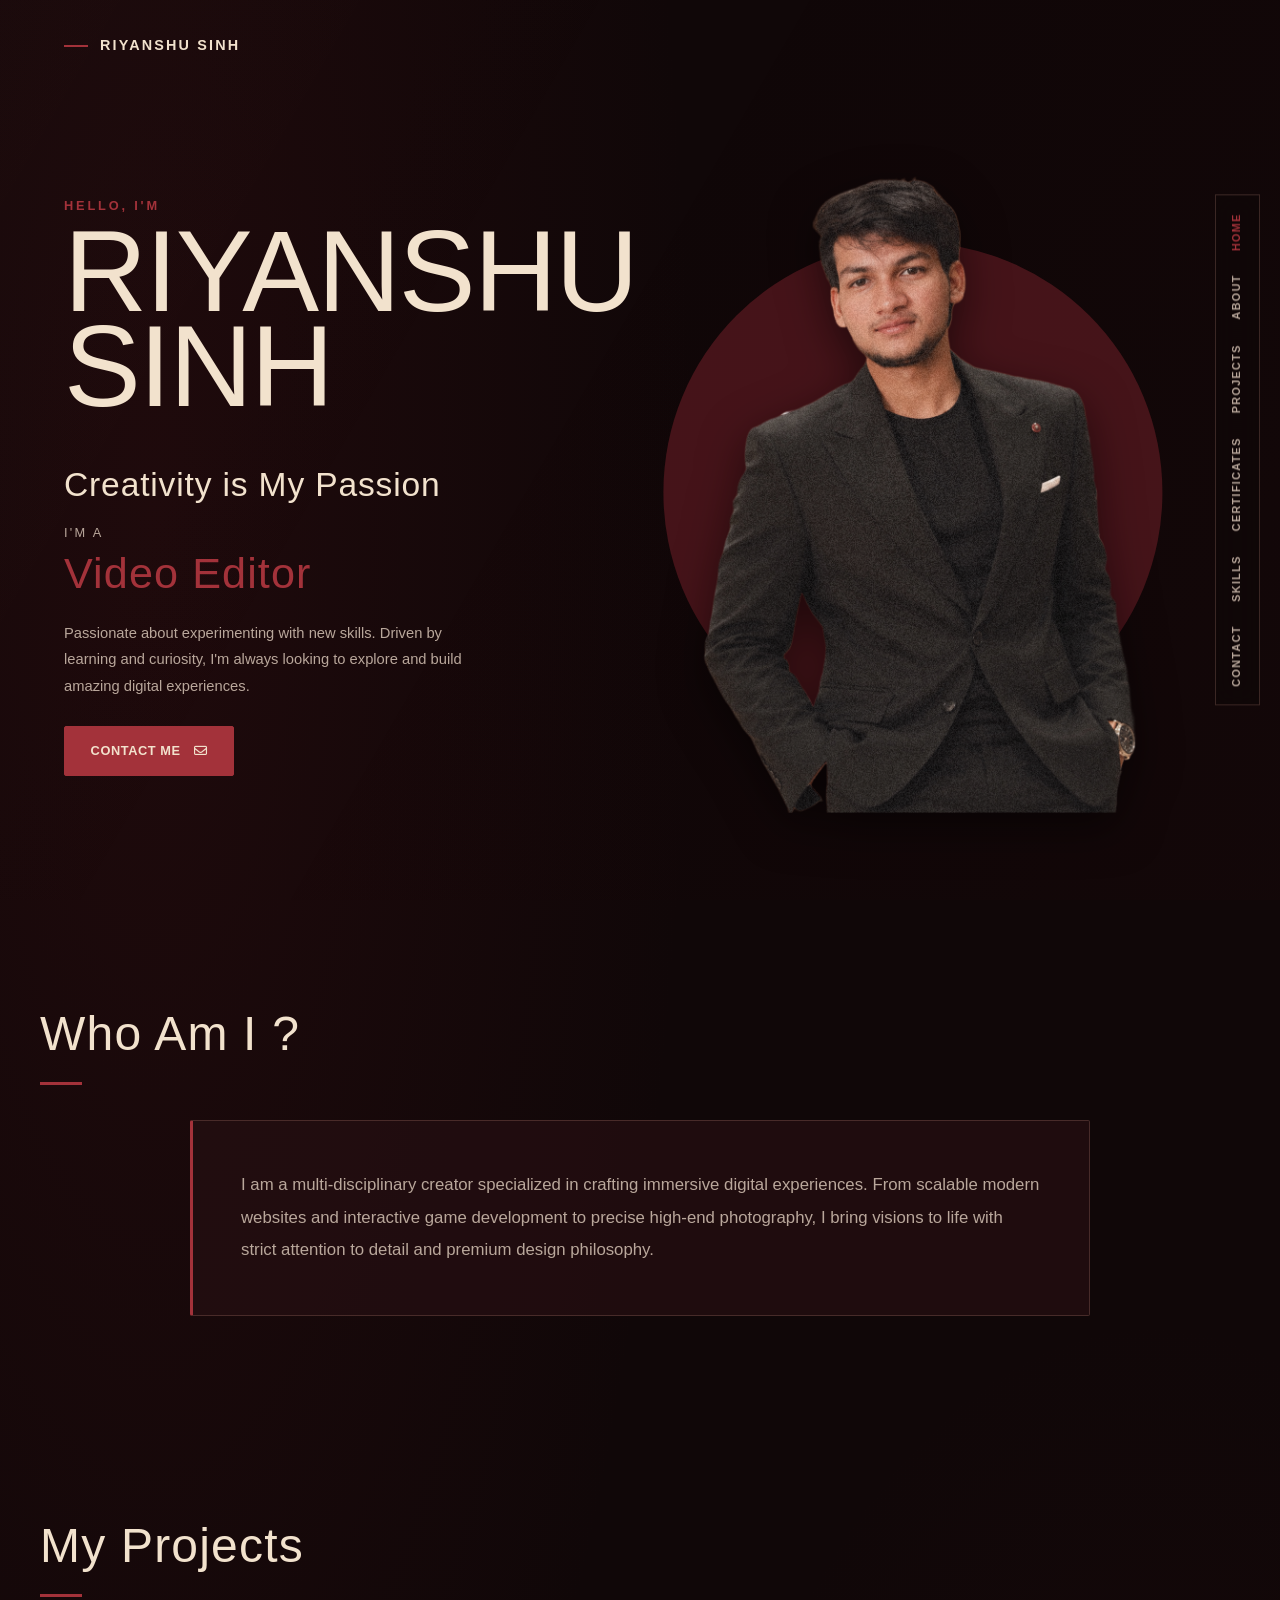
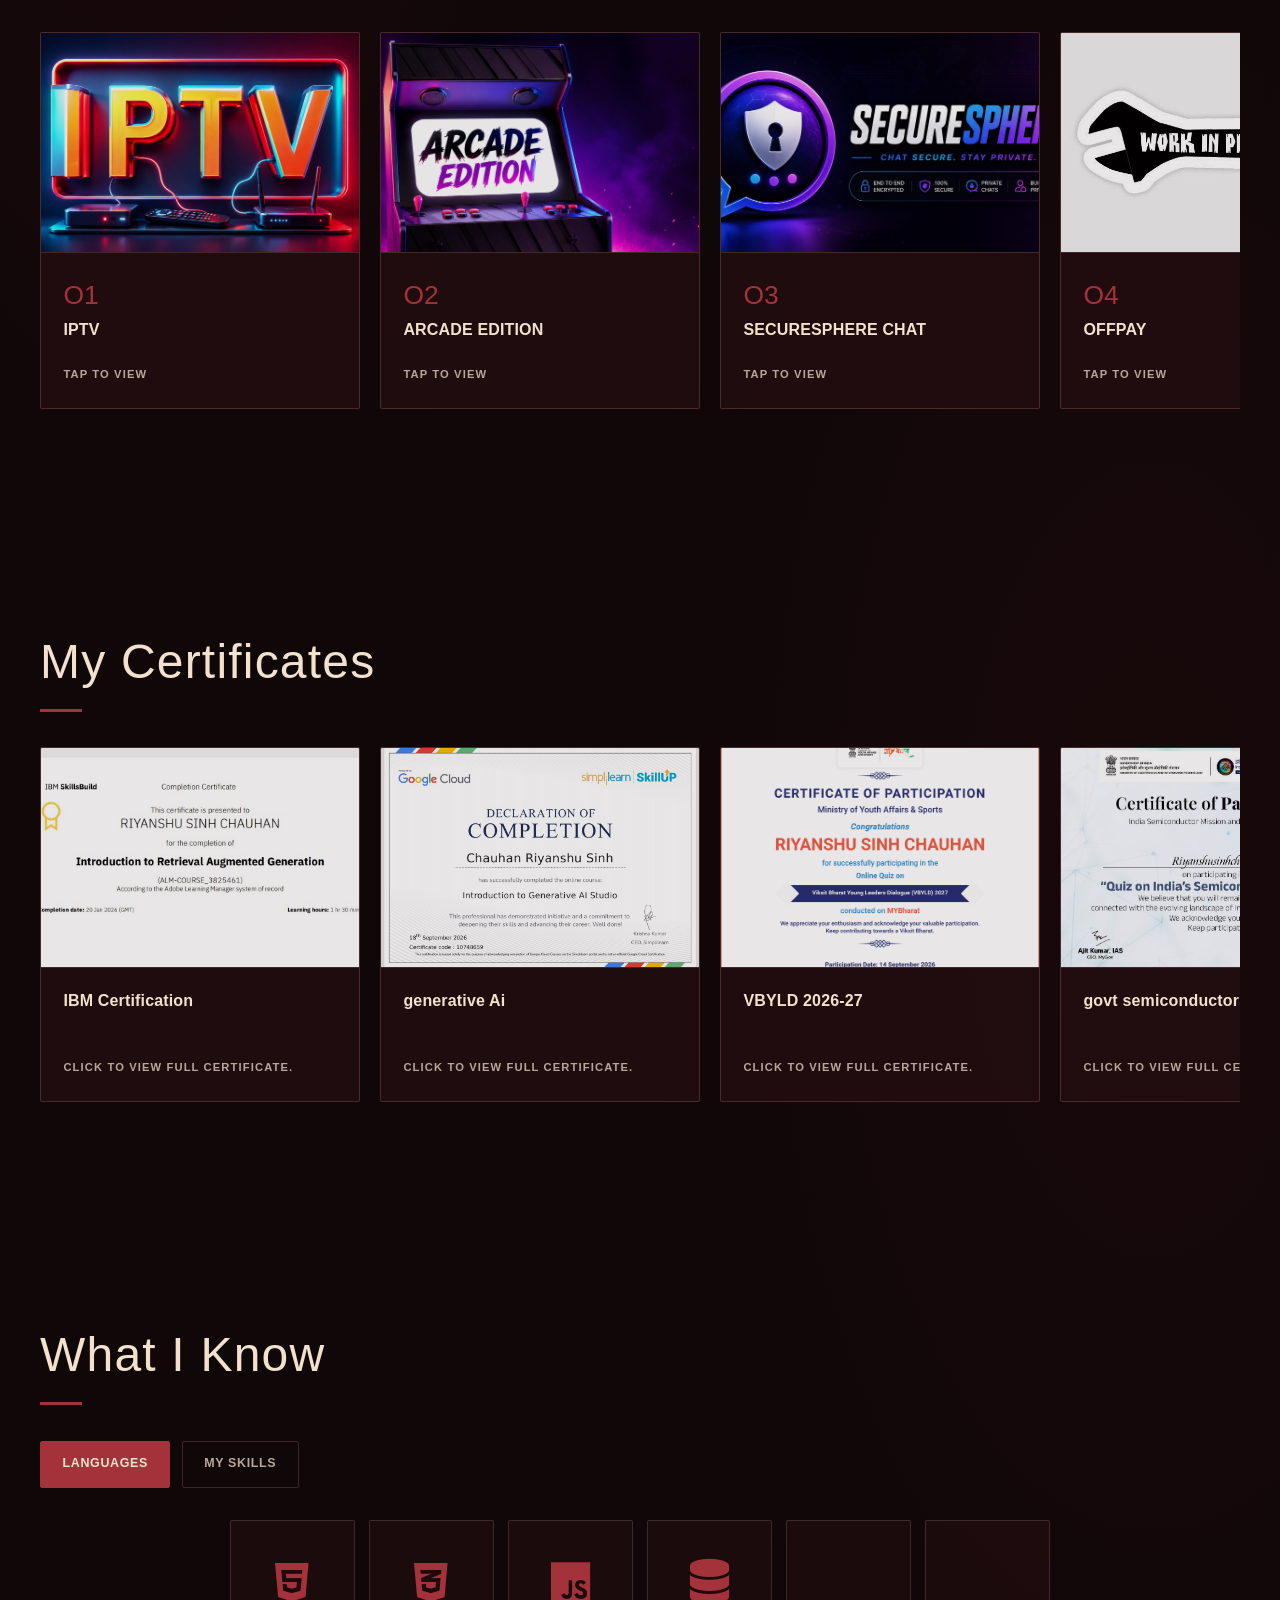
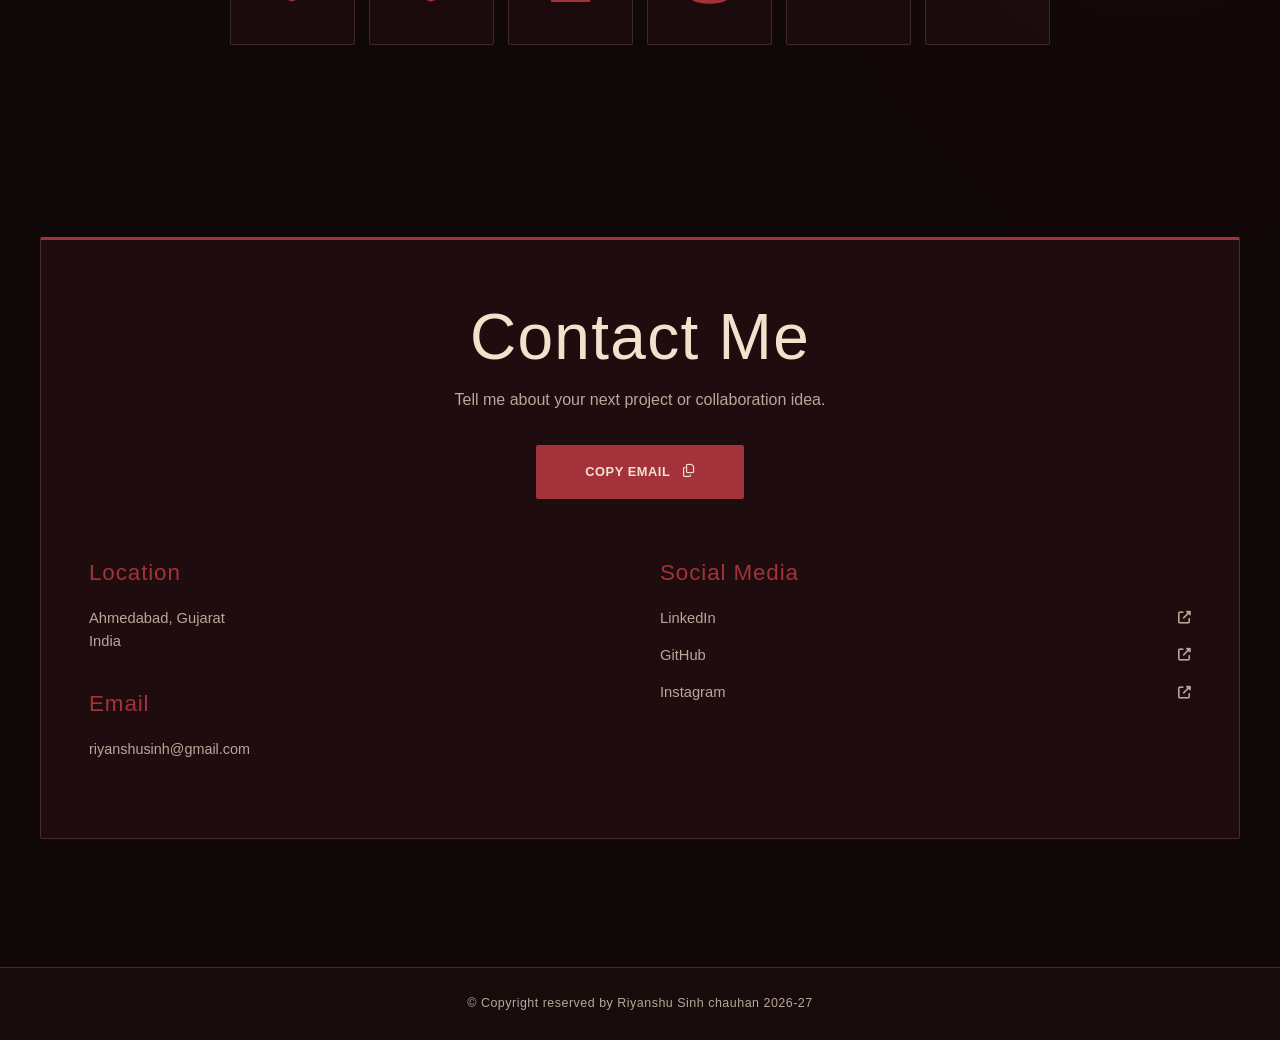
==== commit 9693cbd1: "Update index.html" ====
--- a/index.html
+++ b/index.html
@@ -4,7 +4,6 @@
     <meta charset="UTF-8">
     <meta name="viewport" content="width=device-width, initial-scale=1.0">
     <title>Riyanshu Sinh | Portfolio</title>
-    <title>Riyanshu Sinh</title>
     <meta name="description" content="Official Portfolio of Riyanshu Sinh - Frontend Web Developer, Video Editor, and Creative Professional from Ahmedabad. Explore my projects, skills, and certificates.">
     <meta name="keywords" content="Riyanshu Sinh, Riyanshu Sinh Portfolio, Frontend Web Developer, Video Editor in Ahmedabad, Web Developer Gujarat, UI/UX Designer, Freelance Developer, riyanshuchauhan, riyanshu, RIYANSHUSINH onrender, riyanshu_1233, riyanshu_edition, riyanshu1233, riyanshuedition">
     <meta name="author" content="Riyanshu Sinh">
@@ -16,161 +15,275 @@
     <link rel="stylesheet" href="style.css">
 </head>
 <body>
-<div id="custom-cursor"></div>
-<div id="custom-cursor-blur"></div>
-<header class="top-header">
-    <div class="brand-logo">Riyanshu Sinh</div>
-</header>
-<nav class="sidebar-nav">
-    <a href="#home" class="active">Home</a>
-    <a href="#about">About</a>
-    <a href="#projects">Projects</a>
-    <a href="#certificates">Certificates</a>
-    <a href="#knowledge">Skills</a>
-    <a href="#contact">Contact</a>
-</nav>
-<section class="hero fade-section" id="home">
-    <div class="hero-top-left">
-        <span class="greeting-text">Hello, I'm</span>
-        <h1 class="main-name">Riyanshu<br>Sinh</h1>
+
+    <div id="custom-cursor"></div>
+    <div id="custom-cursor-blur"></div>
+
+    <header class="top-header">
+        <div class="brand-logo">Riyanshu Sinh</div>
+    </header>
+
+    <nav class="sidebar-nav">
+        <a href="#home" class="active">Home</a>
+        <a href="#about">About</a>
+        <a href="#projects">Projects</a>
+        <a href="#certificates">Certificates</a>
+        <a href="#knowledge">Skills</a>
+        <a href="#contact">Contact</a>
+    </nav>
+
+    <section class="hero fade-section" id="home">
+        <div class="hero-top-left">
+            <span class="greeting-text">Hello, I'm</span>
+            <h1 class="main-name">Riyanshu<br>Sinh</h1>
+        </div>
+        <div class="hero-bottom-left">
+            <h2 class="creativity-heading">Creativity is My Passion</h2>
+            <div class="im-a-text">I'm a</div>
+            <div class="dynamic-role-box">
+                <span class="role-text-loop visible">Video Editor</span>
+                <span class="role-text-loop">Photographer</span>
+                <span class="role-text-loop">Videographer</span>
+                <span class="role-text-loop">Web Developer</span>
+                <span class="role-text-loop">Game Developer</span>
+                <span class="role-text-loop">Designer</span>
+            </div>
+            <p class="hero-desc">Passionate about experimenting with new skills. Driven by learning and curiosity, I'm always looking to explore and build amazing digital experiences.</p>
+            <a href="#contact" class="btn-resume">Contact Me <i class="far fa-envelope"></i></a>
+        </div>
+        <div class="hero-image-block">
+            <div class="hero-glow"></div>
+            <img src="images/Me5.png" alt="Profile Image" class="hero-png">
+        </div>
+    </section>
+
+    <section class="section-padding container fade-section" id="about">
+        <h2 class="section-title-center">Who Am I ?</h2>
+        <div class="about-text-box">
+            <p>I am a multi-disciplinary creator specialized in crafting immersive digital experiences. From scalable modern websites and interactive game development to precise high-end photography, I bring visions to life with strict attention to detail and premium design philosophy.</p>
+        </div>
+    </section>
+
+    <section class="section-padding container fade-section" id="projects">
+        <h2 class="section-title-center">My Projects</h2>
+        <div class="slider-container">
+            <div class="project-card proj-card-item" data-title="IPTV" data-desc="A fully responsive live tv player with access of world wide channel more than 1000+" data-img="images/iptvnew.png" data-link="https://editioniptv.onrender.com/">
+                <div class="p-img-box"><img src="images/iptvnew.png" alt="iptv"></div>
+                <div class="p-info">
+                    <div>
+                        <div class="p-number">O1</div>
+                        <h3 class="p-title">IPTV</h3>
+                    </div>
+                    <p class="p-tech">TAP TO VIEW</p>
+                </div>
+            </div>
+            <div class="project-card proj-card-item" data-title="Arcade edition" data-desc="retro style board game collection that's design and created by me check them all and play with your friend also" data-img="images/arcade.png" data-link="https://arcade-edition.onrender.com/">
+                <div class="p-img-box"><img src="images/arcade.png" alt="Arcade edition"></div>
+                <div class="p-info">
+                    <div>
+                        <div class="p-number">O2</div>
+                        <h3 class="p-title">ARCADE EDITION</h3>
+                    </div>
+                    <p class="p-tech">TAP TO VIEW</p>
+                </div>
+            </div>
+            <div class="project-card proj-card-item" data-title="SecureSphere Chat" data-desc="An interactive web application allowing private chat with end-to-end encryption." data-img="images/ss.png" data-link="https://securesphere-cqm7.onrender.com">
+                <div class="p-img-box"><img src="images/ss.png" alt="Project Image"></div>
+                <div class="p-info">
+                    <div>
+                        <div class="p-number">O3</div>
+                        <h3 class="p-title">SECURESPHERE CHAT</h3>
+                    </div>
+                    <p class="p-tech">TAP TO VIEW</p>
+                </div>
+            </div>
+            <div class="project-card proj-card-item" data-title="OFFPAY" data-desc="An interactive web and android app for offline upi payment in india" data-img="images/work.jpg" data-link="null">
+                <div class="p-img-box"><img src="images/work.jpg" alt="Project Image"></div>
+                <div class="p-info">
+                    <div>
+                        <div class="p-number">O4</div>
+                        <h3 class="p-title">OFFPAY</h3>
+                    </div>
+                    <p class="p-tech">TAP TO VIEW</p>
+                </div>
+            </div>
+            <div class="project-card proj-card-item" data-title="coming soon" data-desc="not declared" data-img="images/work.jpg" data-link="#">
+                <div class="p-img-box"><img src="images/work.jpg" alt="coming soon"></div>
+                <div class="p-info">
+                    <div>
+                        <div class="p-number">O5</div>
+                        <h3 class="p-title">N/A</h3>
+                    </div>
+                    <p class="p-tech">TAP TO VIEW</p>
+                </div>
+            </div>
+        </div>
+    </section>
+
+    <section class="section-padding container fade-section" id="certificates">
+        <h2 class="section-title-center">My Certificates</h2>
+        <div class="slider-container">
+            <div class="project-card cert-card-item" data-title="IBM skillbuild Certification" data-desc="Introduction to Retrieval Augmented Generation certification course completed successfully." data-img="images/IBM.jpg" data-link="#">
+                <div class="p-img-box"><img src="images/IBM.jpg" alt="Certificate Image"></div>
+                <div class="p-info">
+                    <h3 class="p-title">IBM Certification</h3>
+                    <p class="p-tech">Click to view full certificate.</p>
+                </div>
+            </div>
+            <div class="project-card cert-card-item" data-title="generative Ai" data-desc="introduction to generative Ai google skill course (learning hours 12)" data-img="images/GenAi.jpg" data-link="#">
+                <div class="p-img-box"><img src="images/GenAi.jpg" alt="Certificate Image"></div>
+                <div class="p-info">
+                    <h3 class="p-title">generative Ai</h3>
+                    <p class="p-tech">Click to view full certificate.</p>
+                </div>
+            </div>
+            <div class="project-card cert-card-item" data-title="ministry of youth affairs and sports" data-desc="participation in ministry of youth affairs and sports at VBYLD" data-img="images/VBYLD.png" data-link="#">
+                <div class="p-img-box"><img src="images/VBYLD.png" alt="Certificate Image"></div>
+                <div class="p-info">
+                    <h3 class="p-title">VBYLD 2026-27</h3>
+                    <p class="p-tech">Click to view full certificate.</p>
+                </div>
+            </div>
+            <div class="project-card cert-card-item" data-title="India semiconductor journey" data-desc="participation i government semiconductor mission quiz" data-img="images/Semic.jpg" data-link="#">
+                <div class="p-img-box"><img src="images/Semic.jpg" alt="Certificate Image"></div>
+                <div class="p-info">
+                    <h3 class="p-title">govt semiconductor mission</h3>
+                    <p class="p-tech">Click to view full certificate.</p>
+                </div>
+            </div>
+            <div class="project-card cert-card-item" data-title="introduction to cloud computing" data-desc="introduction to cloud computing and basic conecep" data-img="images/Cloudc.jpg" data-link="#">
+                <div class="p-img-box"><img src="images/Cloudc.jpg" alt="Certificate Image"></div>
+                <div class="p-info">
+                    <h3 class="p-title">intro to cloud computing</h3>
+                    <p class="p-tech">Click to view full certificate.</p>
+                </div>
+            </div>
+            <div class="project-card cert-card-item" data-title="decoding encoding architecture" data-desc="understanding of decoding and encoding system and working flow and architecture" data-img="images/Encodeco.jpg" data-link="#">
+                <div class="p-img-box"><img src="images/Encodeco.jpg" alt="Certificate Image"></div>
+                <div class="p-info">
+                    <h3 class="p-title">DECODING ENCODING ARCHITECTURE</h3>
+                    <p class="p-tech">Click to view full certificate.</p>
+                </div>
+            </div>
+        </div>
+    </section>
+
+    <section class="section-padding container fade-section" id="knowledge">
+        <h2 class="section-title-center">What I Know</h2>
+        <div class="toggle-btns">
+            <button class="tab-btn active" onclick="switchTab('lang', this)">Languages</button>
+            <button class="tab-btn" onclick="switchTab('skill', this)">My Skills</button>
+        </div>
+        <div id="lang-tab" class="skills-grid">
+            <div class="skill-item">
+                <div class="skill-info">
+                    <div class="skill-name-area"><i class="fab fa-html5" aria-hidden="true"></i><span>HTML</span></div>
+                </div>
+            </div>
+            <div class="skill-item">
+                <div class="skill-info">
+                    <div class="skill-name-area"><i class="fab fa-css3-alt" aria-hidden="true"></i><span>CSS</span></div>
+                </div>
+            </div>
+            <div class="skill-item">
+                <div class="skill-info">
+                    <div class="skill-name-area"><i class="fab fa-js" aria-hidden="true"></i><span>JavaScript</span></div>
+                </div>
+            </div>
+            <div class="skill-item">
+                <div class="skill-info">
+                    <div class="skill-name-area"><i class="fas fa-database" aria-hidden="true"></i><span>SQL</span></div>
+                </div>
+            </div>
+            <div class="skill-item">
+                <div class="skill-info">
+                    <div class="skill-name-area"><span class="skill-symbol-text" aria-hidden="true">C</span><span>C Language</span></div>
+                </div>
+            </div>
+            <div class="skill-item">
+                <div class="skill-info">
+                    <div class="skill-name-area"><span class="skill-symbol-text" aria-hidden="true">C++</span><span>C++</span></div>
+                </div>
+            </div>
+        </div>
+        <div id="skill-tab" class="skills-grid" style="display: none;">
+            <div class="skill-item">
+                <div class="skill-info">
+                    <div class="skill-name-area"><i class="fas fa-globe" aria-hidden="true"></i><span>Web Development</span></div>
+                </div>
+            </div>
+            <div class="skill-item">
+                <div class="skill-info">
+                    <div class="skill-name-area"><i class="fas fa-gamepad" aria-hidden="true"></i><span>Game Development</span></div>
+                </div>
+            </div>
+            <div class="skill-item">
+                <div class="skill-info">
+                    <div class="skill-name-area"><i class="fas fa-film" aria-hidden="true"></i><span>Video Editing</span></div>
+                </div>
+            </div>
+            <div class="skill-item">
+                <div class="skill-info">
+                    <div class="skill-name-area"><i class="fas fa-camera-retro" aria-hidden="true"></i><span>Photography</span></div>
+                </div>
+            </div>
+            <div class="skill-item">
+                <div class="skill-info">
+                    <div class="skill-name-area"><i class="fas fa-video" aria-hidden="true"></i><span>Videography</span></div>
+                </div>
+            </div>
+            <div class="skill-item">
+                <div class="skill-info">
+                    <div class="skill-name-area"><i class="fas fa-object-group" aria-hidden="true"></i><span>UI/UX Design</span></div>
+                </div>
+            </div>
+            <div class="skill-item">
+                <div class="skill-info">
+                    <div class="skill-name-area"><i class="fas fa-brain" aria-hidden="true"></i><span>AI</span></div>
+                </div>
+            </div>
+        </div>
+    </section>
+
+    <section class="section-padding container fade-section" id="contact">
+        <div class="contact-box">
+            <h2>Contact Me</h2>
+            <p>Tell me about your next project or collaboration idea.</p>
+            <a href="mailto:riyanshusinh@gmail.com" class="btn-resume" style="padding: 1rem 3rem;">Copy Email <i class="far fa-copy"></i></a>
+            <div class="contact-grid">
+                <div class="c-col">
+                    <h4>Location</h4>
+                    <span class="c-link" style="pointer-events: none;">Ahmedabad, Gujarat<br>India</span>
+                    <h4 style="margin-top: 2rem;">Email</h4>
+                    <span class="c-link" style="pointer-events: none; font-size: 0.9rem;">riyanshusinh@gmail.com</span>
+                </div>
+                <div class="c-col">
+                    <h4>Social Media</h4>
+                    <a href="https://www.linkedin.com/in/riyanshu-sinh-373205355" class="c-link">LinkedIn <i class="fas fa-external-link-alt" style="font-size:0.8rem"></i></a>
+                    <a href="https://github.com/repo-riyanshu-1233" class="c-link">GitHub <i class="fas fa-external-link-alt" style="font-size:0.8rem"></i></a>
+                    <a href="https://instagram.com/riyanshu_1233" class="c-link">Instagram <i class="fas fa-external-link-alt" style="font-size:0.8rem"></i></a>
+                </div>
+            </div>
+        </div>
+    </section>
+
+    <footer class="footer">
+        <p>&copy; Copyright reserved by Riyanshu Sinh chauhan 2026-27</p>
+    </footer>
+
+    <div id="projectModal" class="modal-overlay">
+        <div class="modal-box">
+            <button class="close-btn" onclick="closeModal()"><i class="fas fa-times"></i></button>
+            <img id="m-img" src="" alt="Item" class="modal-img">
+            <h3 id="m-title" class="modal-title">Title</h3>
+            <p id="m-desc" class="modal-desc">Description</p>
+            <div class="modal-buttons">
+                <a id="m-link" href="#" target="_blank" rel="noopener noreferrer" class="btn-resume">Go To Project <i class="fas fa-external-link-alt"></i></a>
+                <button onclick="nextItem()" class="btn-resume">Next <i class="fas fa-arrow-right"></i></button>
+            </div>
+        </div>
     </div>
-    <div class="hero-bottom-left">
-        <h2 class="creativity-heading">Creativity is My Passion</h2>
-        <div class="im-a-text">I'm a</div>
-        <div class="dynamic-role-box">
-            <span class="role-text-loop visible">Video Editor</span>
-            <span class="role-text-loop">Photographer</span>
-            <span class="role-text-loop">Videographer</span>
-            <span class="role-text-loop">Web Developer</span>
-            <span class="role-text-loop">Game Developer</span>
-            <span class="role-text-loop">Designer</span>
-        </div>
-        <p class="hero-desc">Passionate about experimenting with new skills. Driven by learning and curiosity, I'm always looking to explore and build amazing digital experiences.</p>
-        <a href="#contact" class="btn-resume">Contact Me <i class="far fa-envelope"></i></a>
-    </div>
-    <div class="hero-image-block">
-        <div class="hero-glow"></div>
-        <img src="images/Me5.png" alt="Profile Image" class="hero-png">
-    </div>
-</section>
-<section class="section-padding container fade-section" id="about">
-    <h2 class="section-title-center">Who Am I ?</h2>
-    <div class="about-text-box">
-        <p>I am a multi-disciplinary creator specialized in crafting immersive digital experiences. From scalable modern websites and interactive game development to precise high-end photography, I bring visions to life with strict attention to detail and premium design philosophy.</p>
-    </div>
-</section>
-<section class="section-padding container fade-section" id="projects">
-    <h2 class="section-title-center">My Projects</h2>
-    <div class="slider-container">
-        <div class="project-card proj-card-item" data-title="IPTV" data-desc="A fully responsive live tv player with access of world wide channel more than 1000+" data-img="images/iptvnew.png" data-link="https://editioniptv.onrender.com/">
-            <div class="p-img-box"><img src="images/iptvnew.png" alt="iptv"></div>
-            <div class="p-info"><div><div class="p-number">O1</div><h3 class="p-title">IPTV</h3></div><p class="p-tech">TAP TO VIEW</p></div>
-        </div>
-        <div class="project-card proj-card-item" data-title="Arcade edition" data-desc="retro style board game collection that's design and created by me check them all and play with your friend also" data-img="images/arcade.png" data-link="https://arcade-edition.onrender.com/">
-            <div class="p-img-box"><img src="images/arcade.png" alt="Arcade edition"></div>
-            <div class="p-info"><div><div class="p-number">O2</div><h3 class="p-title">ARCADE EDITION</h3></div><p class="p-tech">TAP TO VIEW</p></div>
-        </div>
-        <div class="project-card proj-card-item" data-title="SecureSphere Chat" data-desc="An interactive web application allowing private chat with end-to-end encryption." data-img="images/ss.png" data-link="https://securesphere-cqm7.onrender.com">
-            <div class="p-img-box"><img src="images/ss.png" alt="Project Image"></div>
-            <div class="p-info"><div><div class="p-number">O3</div><h3 class="p-title">SECURESPHERE CHAT</h3></div><p class="p-tech">TAP TO VIEW</p></div>
-        </div>
-        <div class="project-card proj-card-item" data-title="OFFPAY" data-desc="An interactive web and android app for offline upi payment in india" data-img="images/work.jpg" data-link="null">
-            <div class="p-img-box"><img src="images/work.jpg" alt="Project Image"></div>
-            <div class="p-info"><div><div class="p-number">O4</div><h3 class="p-title">OFFPAY</h3></div><p class="p-tech">TAP TO VIEW</p></div>
-        </div>
-        <div class="project-card proj-card-item" data-title="coming soon" data-desc="not declared" data-img="images/work.jpg" data-link="#">
-            <div class="p-img-box"><img src="images/work.jpg" alt="lolol rand"></div>
-            <div class="p-info"><div><div class="p-number">O5</div><h3 class="p-title">N/A</h3></div><p class="p-tech">TAP TO VIEW</p></div>
-        </div>
-    </div>
-</section>
-<section class="section-padding container fade-section" id="certificates">
-    <h2 class="section-title-center">My Certificates</h2>
-    <div class="slider-container">
-        <div class="project-card cert-card-item" data-title="IBM skillbuild Certification" data-desc="Introduction to Retrieval Augmented Generation certification course completed successfully." data-img="images/IBM.jpg" data-link="#">
-            <div class="p-img-box"><img src="images/IBM.jpg" alt="Certificate Image"></div>
-            <div class="p-info"><h3 class="p-title">IBM Certification</h3><p class="p-tech">Click to view full certificate.</p></div>
-        </div>
-        <div class="project-card cert-card-item" data-title="generative Ai" data-desc="introduction to generative Ai google skill course (learning hours 12)" data-img="images/GenAi.jpg" data-link="#">
-            <div class="p-img-box"><img src="images/GenAi.jpg" alt="Certificate Image"></div>
-            <div class="p-info"><h3 class="p-title">generative Ai</h3><p class="p-tech">Click to view full certificate.</p></div>
-        </div>
-        <div class="project-card cert-card-item" data-title="ministry of youth affairs and sports" data-desc="participation in ministry of youth affairs and sports at VBYLD" data-img="images/VBYLD.png" data-link="#">
-            <div class="p-img-box"><img src="images/VBYLD.png" alt="Certificate Image"></div>
-            <div class="p-info"><h3 class="p-title">VBYLD 2026-27</h3><p class="p-tech">Click to view full certificate.</p></div>
-        </div>
-        <div class="project-card cert-card-item" data-title="India semiconductor journey" data-desc="participation i government semiconductor mission quiz" data-img="images/Semic.jpg" data-link="#">
-            <div class="p-img-box"><img src="images/Semic.jpg" alt="Certificate Image"></div>
-            <div class="p-info"><h3 class="p-title">govt semiconductor mission</h3><p class="p-tech">Click to view full certificate.</p></div>
-        </div>
-        <div class="project-card cert-card-item" data-title="introduction to cloud computing" data-desc="introduction to cloud computing and basic conecep" data-img="images/Cloudc.jpg" data-link="#">
-            <div class="p-img-box"><img src="images/Cloudc.jpg" alt="Certificate Image"></div>
-            <div class="p-info"><h3 class="p-title">intro to cloud computing</h3><p class="p-tech">Click to view full certificate.</p></div>
-        </div>
-        <div class="project-card cert-card-item" data-title="decoding encoding architecture" data-desc="understanding of decoding and encoding system and working flow and architecture" data-img="images/Encodeco.jpg" data-link="#">
-            <div class="p-img-box"><img src="images/Encodeco.jpg" alt="Certificate Image"></div>
-            <div class="p-info"><h3 class="p-title">DECODING ENCODING ARCHITECTURE</h3><p class="p-tech">Click to view full certificate.</p></div>
-        </div>
-    </div>
-</section>
-<section class="section-padding container fade-section" id="knowledge">
-    <h2 class="section-title-center">What I Know</h2>
-    <div class="toggle-btns">
-        <button class="tab-btn active" onclick="switchTab('lang', this)">Languages</button>
-        <button class="tab-btn" onclick="switchTab('skill', this)">My Skills</button>
-    </div>
-    <div id="lang-tab" class="skills-grid">
-        <div class="skill-item"><div class="skill-info"><div class="skill-name-area"><i class="fab fa-html5"></i><span>HTML</span></div><span class="skill-percent">70%</span></div><div class="progress-bar-track"><div class="progress-bar-fill" data-width="70%"></div></div></div>
-        <div class="skill-item"><div class="skill-info"><div class="skill-name-area"><i class="fab fa-css3-alt"></i><span>CSS</span></div><span class="skill-percent">55%</span></div><div class="progress-bar-track"><div class="progress-bar-fill" data-width="55%"></div></div></div>
-        <div class="skill-item"><div class="skill-info"><div class="skill-name-area"><i class="fab fa-js"></i><span>JavaScript</span></div><span class="skill-percent">45%</span></div><div class="progress-bar-track"><div class="progress-bar-fill" data-width="45%"></div></div></div>
-        <div class="skill-item"><div class="skill-info"><div class="skill-name-area"><i class="fas fa-database"></i><span>SQL</span></div><span class="skill-percent">65%</span></div><div class="progress-bar-track"><div class="progress-bar-fill" data-width="65%"></div></div></div>
-        <div class="skill-item"><div class="skill-info"><div class="skill-name-area"><i class="fas fa-code"></i><span>C Language</span></div><span class="skill-percent">80%</span></div><div class="progress-bar-track"><div class="progress-bar-fill" data-width="80%"></div></div></div>
-        <div class="skill-item"><div class="skill-info"><div class="skill-name-area"><i class="fas fa-laptop-code"></i><span>C++</span></div><span class="skill-percent">65%</span></div><div class="progress-bar-track"><div class="progress-bar-fill" data-width="65%"></div></div></div>
-    </div>
-    <div id="skill-tab" class="skills-grid" style="display: none;">
-        <div class="skill-item"><div class="skill-info"><div class="skill-name-area"><i class="fas fa-globe"></i><span>Web Development</span></div><span class="skill-percent">70%</span></div><div class="progress-bar-track"><div class="progress-bar-fill" data-width="70%"></div></div></div>
-        <div class="skill-item"><div class="skill-info"><div class="skill-name-area"><i class="fas fa-gamepad"></i><span>Game Development</span></div><span class="skill-percent">60%</span></div><div class="progress-bar-track"><div class="progress-bar-fill" data-width="60%"></div></div></div>
-        <div class="skill-item"><div class="skill-info"><div class="skill-name-area"><i class="fas fa-film"></i><span>Video Editing</span></div><span class="skill-percent">90%</span></div><div class="progress-bar-track"><div class="progress-bar-fill" data-width="90%"></div></div></div>
-        <div class="skill-item"><div class="skill-info"><div class="skill-name-area"><i class="fas fa-camera"></i><span>Photography</span></div><span class="skill-percent">80%</span></div><div class="progress-bar-track"><div class="progress-bar-fill" data-width="80%"></div></div></div>
-        <div class="skill-item"><div class="skill-info"><div class="skill-name-area"><i class="fas fa-video"></i><span>Videography</span></div><span class="skill-percent">85%</span></div><div class="progress-bar-track"><div class="progress-bar-fill" data-width="85%"></div></div></div>
-        <div class="skill-item"><div class="skill-info"><div class="skill-name-area"><i class="fas fa-pen-nib"></i><span>UI/UX Design</span></div><span class="skill-percent">50%</span></div><div class="progress-bar-track"><div class="progress-bar-fill" data-width="50%"></div></div></div>
-        <div class="skill-item"><div class="skill-info"><div class="skill-name-area"><i class="fas fa-pen-nib"></i><span>Ai</span></div><span class="skill-percent">70%</span></div><div class="progress-bar-track"><div class="progress-bar-fill" data-width="70%"></div></div></div>
-    </div>
-</section>
-<section class="section-padding container fade-section" id="contact">
-    <div class="contact-box">
-        <h2>Contact Me</h2>
-        <p>Tell me about your next project or collaboration idea.</p>
-        <a href="mailto:riyanshusinh@gmail.com" class="btn-resume" style="padding: 1rem 3rem;">Copy Email <i class="far fa-copy"></i></a>
-        <div class="contact-grid">
-            <div class="c-col">
-                <h4>Location</h4>
-                <span class="c-link" style="pointer-events: none;">Ahmedabad, Gujarat<br>India</span>
-                <h4 style="margin-top: 2rem;">Email</h4>
-                <span class="c-link" style="pointer-events: none; font-size: 0.9rem;">riyanshusinh@gmail.com</span>
-            </div>
-            <div class="c-col">
-                <h4>Social Media</h4>
-                <a href="https://www.linkedin.com/in/riyanshu-sinh-373205355" class="c-link">LinkedIn <i class="fas fa-external-link-alt" style="font-size:0.8rem"></i></a>
-                <a href="https://github.com/repo-riyanshu-1233" class="c-link">GitHub <i class="fas fa-external-link-alt" style="font-size:0.8rem"></i></a>
-                <a href="https://instagram.com/riyanshu_1233" class="c-link">Instagram <i class="fas fa-external-link-alt" style="font-size:0.8rem"></i></a>
-            </div>
-        </div>
-    </div>
-</section>
-<footer class="footer"><p>&copy; Copyright reserved by Riyanshu Sinh chauhan 2026-27</p></footer>
-<div id="projectModal" class="modal-overlay">
-    <div class="modal-box">
-        <button class="close-btn" onclick="closeModal()"><i class="fas fa-times"></i></button>
-        <img id="m-img" src="" alt="Item" class="modal-img">
-        <h3 id="m-title" class="modal-title">Title</h3>
-        <p id="m-desc" class="modal-desc">Description</p>
-        <div class="modal-buttons">
-            <a id="m-link" href="#" target="_blank" rel="noopener noreferrer" class="btn-resume">Go To Project <i class="fas fa-external-link-alt"></i></a>
-            <button onclick="nextItem()" class="btn-resume">Next <i class="fas fa-arrow-right"></i></button>
-        </div>
-    </div>
-</div>
-<script src="script.js"></script>
+
+    <script src="script.js"></script>
 </body>
 </html>
--- a/style.css
+++ b/style.css
@@ -1,13 +1,13 @@
 :root {
-    --bg-color: #100909;
-    --surface-color: #180d0d;
-    --card-bg: #1e1111;
-    --accent-color: #f0dfc2;
-    --accent-muted: #b8a89a;
-    --border-color: rgba(190, 100, 85, 0.28);
-    --primary-brand: #a84242;
-    --primary-glow: transparent;
-    --transition-smooth: all 0.3s ease;
+    --bg-color: #100708;
+    --surface-color: #180b0c;
+    --card-bg: rgba(37, 15, 17, 0.78);
+    --accent-color: #f2e2cd;
+    --accent-muted: #b9a79b;
+    --border-color: rgba(202, 141, 128, 0.24);
+    --primary-brand: #a3323a;
+    --primary-glow: rgba(163, 50, 58, 0.16);
+    --transition-smooth: all 0.35s ease;
 }
 
 * {
@@ -19,44 +19,56 @@
 
 html {
     scroll-behavior: smooth;
-    scroll-padding-top: 30px;
+    scroll-padding-top: 80px;
 }
 
 body {
-    font-family: "DM Sans", sans-serif;
-    background-color: var(--bg-color);
+    font-family: 'DM Sans', sans-serif;
+    background: var(--bg-color);
     color: var(--accent-color);
     overflow-x: hidden;
     line-height: 1.6;
     -webkit-font-smoothing: antialiased;
-}
-
-a {
-    text-decoration: none;
-    color: inherit;
-    outline: none;
-}
-
-button {
-    outline: none;
-    border: none;
-    font: inherit;
-}
-
-img {
-    max-width: 100%;
-    display: block;
-}
-
-.container {
-    max-width: 1200px;
-    margin: 0 auto;
-    padding: 0 5%;
-}
-
-#custom-cursor,
+    background-image: radial-gradient(ellipse at 12% 12%, rgba(95, 23, 29, 0.19), transparent 34%), radial-gradient(ellipse at 90% 58%, rgba(80, 21, 26, 0.13), transparent 33%);
+}
+
+body::before {
+    content: "";
+    position: fixed;
+    inset: 0;
+    z-index: -1;
+    pointer-events: none;
+    background: linear-gradient(120deg, rgba(255, 233, 213, 0.012), transparent 40%, rgba(163, 50, 58, 0.025));
+}
+
+a { text-decoration: none; color: inherit; outline: none; }
+button { outline: none; border: none; font: inherit; }
+button, a, .project-card, .skill-item { -webkit-tap-highlight-color: transparent; }
+img { max-width: 100%; }
+.container { max-width: 1200px; margin: 0 auto; padding: 0 5%; }
+
+#custom-cursor {
+    width: 6px;
+    height: 6px;
+    background: var(--accent-color);
+    border-radius: 50%;
+    position: fixed;
+    pointer-events: none;
+    z-index: 9999;
+    transform: translate3d(-100px, -100px, 0);
+}
+
 #custom-cursor-blur {
-    display: none;
+    width: 36px;
+    height: 36px;
+    border: 1px solid rgba(242, 226, 205, 0.58);
+    border-radius: 50%;
+    position: fixed;
+    pointer-events: none;
+    z-index: 9998;
+    opacity: 0.5;
+    transform: translate3d(-100px, -100px, 0);
+    transition: transform 0.15s ease, width 0.25s ease, height 0.25s ease, border-color 0.25s ease;
 }
 
 .top-header {
@@ -64,806 +76,285 @@
     top: 0;
     left: 0;
     width: 100%;
-    padding: 2.5rem 5%;
+    padding: 1.8rem 5%;
     z-index: 100;
 }
 
 .brand-logo {
-    font-family: "Bebas Neue", sans-serif;
-    font-size: 1.4rem;
-    letter-spacing: 0.08em;
+    display: inline-flex;
+    align-items: center;
+    gap: 12px;
+    font-size: 0.9rem;
+    font-weight: 800;
+    letter-spacing: 0.15em;
+    text-transform: uppercase;
     color: var(--accent-color);
 }
 
 .brand-logo::before {
     content: "";
-    display: inline-block;
-    width: 6px;
-    height: 6px;
+    width: 24px;
+    height: 2px;
     background: var(--primary-brand);
-    border-radius: 50%;
-    margin-right: 10px;
-    vertical-align: middle;
 }
 
 .sidebar-nav {
     position: fixed;
-    right: 2%;
+    right: 1.6%;
     top: 50%;
     transform: translateY(-50%);
     display: flex;
     flex-direction: column;
-    gap: 2.2rem;
+    gap: 1.5rem;
     z-index: 100;
+    padding: 1.1rem 0.8rem;
+    border: 1px solid var(--border-color);
+    background: rgba(16, 7, 8, 0.86);
+    backdrop-filter: blur(12px);
 }
 
 .sidebar-nav a {
     writing-mode: vertical-rl;
     transform: rotate(180deg);
     font-weight: 600;
-    font-size: 0.7rem;
+    font-size: 0.68rem;
     color: var(--accent-muted);
-    transition: color 0.3s ease;
+    transition: var(--transition-smooth);
     letter-spacing: 0.12em;
     text-transform: uppercase;
 }
 
-.sidebar-nav a:hover,
-.sidebar-nav a.active {
-    color: var(--primary-brand);
-}
+.sidebar-nav a:hover, .sidebar-nav a.active { color: var(--primary-brand); }
 
 .hero {
     display: grid;
-    grid-template-columns: 1fr 1fr;
-    grid-template-rows: 1fr 1fr;
+    grid-template-columns: 1fr 0.92fr;
+    grid-template-rows: auto auto;
     min-height: 100vh;
     max-width: 1300px;
     margin: 0 auto;
-    padding: 0 5%;
-    padding-right: 80px;
+    padding: 7.5rem 5% 4rem;
+    padding-right: 100px;
     position: relative;
-}
-
-.hero-top-left {
-    grid-column: 1 / 2;
-    grid-row: 1 / 2;
-    align-self: end;
-    padding-bottom: 2rem;
-    z-index: 10;
-}
-
-.greeting-text {
-    color: var(--primary-brand);
-    font-size: 1.1rem;
-    font-weight: 600;
-    margin-bottom: 0.5rem;
-    display: block;
-}
-
-.main-name {
-    font-family: "Bebas Neue", sans-serif;
-    font-size: 6rem;
-    font-weight: 400;
-    line-height: 0.95;
-    letter-spacing: 0.01em;
-    color: var(--accent-color);
-}
-
-.hero-bottom-left {
-    grid-column: 1 / 2;
-    grid-row: 2 / 3;
-    align-self: start;
-    padding-top: 2rem;
-    z-index: 10;
-}
-
-.creativity-heading {
-    font-family: "Bebas Neue", sans-serif;
-    font-size: 2rem;
-    font-weight: 400;
-    letter-spacing: 0.03em;
-    margin-bottom: 1rem;
-}
-
-.im-a-text {
-    font-size: 1rem;
-    color: var(--accent-muted);
-    margin-bottom: 0.5rem;
-}
-
-.dynamic-role-box {
-    position: relative;
-    height: 55px;
-    margin-bottom: 1rem;
-    width: 100%;
-}
-
-.role-text-loop {
-    position: absolute;
-    left: 0;
-    top: 0;
-    opacity: 0;
-    white-space: nowrap;
-    font-family: "Bebas Neue", sans-serif;
-    font-size: 2.8rem;
-    font-weight: 400;
-    line-height: 1.1;
-    color: var(--primary-brand);
-    transform: translateY(20px);
-    transition: opacity 0.5s ease, transform 0.5s ease;
-}
-
-.role-text-loop.visible {
-    opacity: 1;
-    transform: translateY(0);
-}
-
-.hero-desc {
-    color: var(--accent-muted);
-    font-size: 0.95rem;
-    max-width: 400px;
-    margin-bottom: 2rem;
-    font-weight: 400;
-}
+    isolation: isolate;
+    align-items: center;
+}
+
+.hero-top-left { grid-column: 1/2; grid-row: 1/2; align-self: end; padding: 1rem 0 0.5rem; z-index: 10; }
+.greeting-text { color: var(--primary-brand); font-size: 0.8rem; font-weight: 700; margin-bottom: 0.5rem; display: block; text-transform: uppercase; letter-spacing: 0.22em; }
+.main-name { font-family: 'Bebas Neue', sans-serif; font-size: clamp(5rem, 9vw, 8.5rem); font-weight: 400; line-height: 0.82; letter-spacing: -0.015em; text-transform: uppercase; }
+.hero-bottom-left { grid-column: 1/2; grid-row: 2/3; align-self: start; padding-top: 2.3rem; z-index: 10; }
+.creativity-heading { font-family: 'Bebas Neue', sans-serif; font-size: 2.1rem; font-weight: 400; letter-spacing: 0.025em; margin-bottom: 0.7rem; }
+.im-a-text { font-size: 0.8rem; color: var(--accent-muted); margin-bottom: 0.4rem; text-transform: uppercase; letter-spacing: 0.18em; }
+.dynamic-role-box { position: relative; height: 54px; margin-bottom: 1rem; width: 100%; }
+.role-text-loop { position: absolute; left: 0; top: 0; opacity: 0; white-space: nowrap; font-family: 'Bebas Neue', sans-serif; font-size: 2.7rem; letter-spacing: 0.025em; line-height: 1.1; color: var(--primary-brand); transform: translateY(20px); transition: opacity 0.5s ease, transform 0.5s ease; }
+.role-text-loop.visible { opacity: 1; transform: translateY(0); }
+.hero-desc { color: var(--accent-muted); font-size: 0.92rem; max-width: 420px; margin-bottom: 1.7rem; font-weight: 400; line-height: 1.8; }
 
 .btn-resume {
     display: inline-flex;
     align-items: center;
     justify-content: center;
     gap: 0.8rem;
-    padding: 0.8rem 2rem;
-    background: transparent;
+    padding: 0.85rem 1.6rem;
+    background: var(--primary-brand);
     border: 1px solid var(--primary-brand);
     color: var(--accent-color);
-    border-radius: 3px;
-    font-weight: 600;
+    border-radius: 2px;
+    font-weight: 700;
+    font-size: 0.8rem;
+    letter-spacing: 0.045em;
+    text-transform: uppercase;
     transition: var(--transition-smooth);
     cursor: pointer;
 }
 
-.btn-resume:hover {
-    background: var(--primary-brand);
-    color: #ffffff;
-    transform: translateY(-2px);
-}
-
-.hero-image-block {
-    grid-column: 2 / 3;
-    grid-row: 1 / 3;
-    position: relative;
-    display: flex;
+.btn-resume:hover { background: transparent; color: var(--accent-color); transform: translateY(-2px); }
+.hero-image-block { grid-column: 2/3; grid-row: 1/3; position: relative; display: flex; justify-content: center; align-items: center; min-height: 570px; height: 100%; }
+.hero-glow { position: absolute; width: min(39vw, 500px); height: min(39vw, 500px); background: #4f171d; border-radius: 50%; z-index: 1; top: 52%; left: 50%; transform: translate(-50%, -50%); opacity: 0.85; }
+.hero-png { position: relative; z-index: 2; max-width: 100%; max-height: 78vh; object-fit: contain; filter: drop-shadow(0 15px 22px rgba(0, 0, 0, 0.5)); }
+
+.section-padding { padding: 6rem 0; }
+.section-title-center { text-align: left; font-family: 'Bebas Neue', sans-serif; font-size: 3rem; font-weight: 400; margin-bottom: 2.2rem; letter-spacing: 0.025em; position: relative; }
+.section-title-center::after { content: ""; display: block; width: 42px; height: 3px; background: var(--primary-brand); margin-top: 0.55rem; }
+.fade-section { opacity: 0; transform: translateY(24px); transition: opacity 0.65s ease, transform 0.65s ease; }
+.fade-section.appear { opacity: 1; transform: translateY(0); }
+
+.about-text-box { text-align: left; max-width: 900px; margin: 0 auto; background: var(--card-bg); padding: clamp(1.5rem, 4vw, 3rem); border-radius: 2px; border: 1px solid var(--border-color); border-left: 3px solid var(--primary-brand); }
+.about-text-box p { font-size: 1.05rem; color: var(--accent-muted); line-height: 1.95; font-weight: 400; }
+
+.slider-container { display: flex !important; flex-wrap: nowrap !important; gap: 1.25rem; overflow-x: auto; overflow-y: hidden; scroll-snap-type: x mandatory; padding: 0 0 1.4rem; width: 100%; scrollbar-width: thin; scrollbar-color: var(--primary-brand) transparent; }
+.slider-container::-webkit-scrollbar { height: 5px; }
+.slider-container::-webkit-scrollbar-thumb { background: var(--primary-brand); border-radius: 2px; }
+.slider-container::-webkit-scrollbar-track { background: rgba(242, 226, 205, 0.08); }
+
+.project-card { flex: 0 0 320px !important; min-width: 320px !important; scroll-snap-align: start; cursor: pointer; background: var(--card-bg); border: 1px solid var(--border-color); border-radius: 2px; overflow: hidden; transition: border-color 0.3s ease, transform 0.3s ease, background 0.3s ease; display: flex; flex-direction: column; }
+.project-card:hover { border-color: var(--primary-brand); transform: translateY(-4px); background: #241012; }
+.p-img-box { width: 100%; height: 220px; overflow: hidden; background: #16090a; position: relative; border-bottom: 1px solid var(--border-color); }
+.p-img-box img { width: 100%; height: 100%; object-fit: cover; opacity: 0.9; transition: transform 0.35s ease, opacity 0.35s ease; }
+.project-card:hover .p-img-box img { opacity: 1; transform: scale(1.035); }
+.p-info { padding: 1.35rem 1.4rem 1.5rem; display: flex; flex-direction: column; justify-content: space-between; gap: 1.2rem; flex-grow: 1; }
+.p-number { font-family: 'Bebas Neue', sans-serif; font-size: 1.65rem; font-weight: 400; color: var(--primary-brand); margin-bottom: 0.15rem; }
+.p-title { font-family: 'DM Sans', sans-serif; font-size: 1rem; line-height: 1.4; font-weight: 800; margin-bottom: 0.35rem; letter-spacing: 0.01em; }
+.p-tech { font-size: 0.7rem; color: var(--accent-muted); font-weight: 700; letter-spacing: 0.1em; text-transform: uppercase; }
+
+.modal-overlay { position: fixed; inset: 0; width: 100%; height: 100%; background: rgba(8, 3, 4, 0.92); backdrop-filter: blur(6px); display: none; justify-content: center; align-items: center; z-index: 1000; opacity: 0; transition: opacity 0.25s ease; padding: 1.25rem; overflow-y: auto; }
+.modal-overlay.active { display: flex; opacity: 1; }
+.modal-box { background: var(--surface-color); border: 1px solid var(--border-color); border-top: 3px solid var(--primary-brand); border-radius: 3px; max-width: 540px; width: 100%; max-height: min(90vh, 850px); overflow-y: auto; padding: 2rem; position: relative; text-align: left; box-shadow: 0 24px 60px rgba(0, 0, 0, 0.48); transition: opacity 0.3s ease; }
+.close-btn { position: absolute; top: 0.7rem; right: 0.85rem; background: var(--bg-color); border: 1px solid var(--border-color); color: var(--accent-muted); font-size: 1.15rem; width: 36px; height: 36px; display: grid; place-items: center; cursor: pointer; z-index: 2; }
+.close-btn:hover { color: var(--accent-color); border-color: var(--primary-brand); }
+.modal-img { display: block; width: 100%; max-height: 350px; object-fit: contain; background: #0c0607; border: 1px solid var(--border-color); margin-bottom: 1.4rem; }
+.modal-title { font-family: 'Bebas Neue', sans-serif; font-size: 2.15rem; font-weight: 400; letter-spacing: 0.02em; margin-bottom: 0.5rem; }
+.modal-desc { color: var(--accent-muted); font-size: 0.95rem; margin-bottom: 1.5rem; line-height: 1.8; }
+.modal-buttons { display: flex; flex-wrap: wrap; gap: 0.8rem; justify-content: flex-start; }
+.modal-buttons .btn-resume { padding: 0.75rem 1.1rem; font-size: 0.75rem; }
+.modal-buttons button.btn-resume { background: transparent; color: var(--accent-color); border-color: var(--border-color); }
+.modal-buttons button.btn-resume:hover { border-color: var(--primary-brand); background: var(--primary-brand); }
+
+.toggle-btns { display: flex; justify-content: flex-start; gap: 0.7rem; margin-bottom: 2rem; }
+.tab-btn { background: transparent; border: 1px solid var(--border-color); color: var(--accent-muted); padding: 0.8rem 1.35rem; border-radius: 2px; font-size: 0.78rem; font-weight: 800; letter-spacing: 0.05em; text-transform: uppercase; cursor: pointer; transition: var(--transition-smooth); }
+.tab-btn.active { background: var(--primary-brand); color: var(--accent-color); border-color: var(--primary-brand); }
+.skills-grid { display: grid; grid-template-columns: repeat(auto-fit, minmax(260px, 1fr)); gap: 1rem; max-width: 950px; margin: 0 auto; transition: opacity 0.25s ease; }
+.skill-item { background: var(--card-bg); border: 1px solid var(--border-color); padding: 1.25rem 1.35rem; border-radius: 2px; display: flex; flex-direction: column; gap: 0.85rem; transition: border-color 0.25s ease, transform 0.25s ease; }
+.skill-item:hover { border-color: var(--primary-brand); transform: translateY(-2px); }
+.skill-info { display: flex; justify-content: space-between; align-items: center; gap: 0.8rem; font-weight: 700; font-size: 0.92rem; }
+.skill-name-area { display: flex; align-items: center; gap: 0.8rem; }
+.skill-name-area i { font-size: 1.15rem; color: var(--primary-brand); width: 24px; text-align: center; }
+.skill-percent { color: var(--accent-color); font-weight: 800; font-size: 0.82rem; }
+.progress-bar-track { width: 100%; height: 5px; background: rgba(242, 226, 205, 0.1); overflow: hidden; }
+.progress-bar-fill { height: 100%; width: 0%; background: var(--primary-brand); transition: width 1.2s ease; }
+
+.contact-box { background: var(--card-bg); border: 1px solid var(--border-color); border-top: 3px solid var(--primary-brand); border-radius: 2px; padding: clamp(2rem, 5vw, 4.5rem) clamp(1.25rem, 4vw, 3rem); text-align: center; }
+.contact-box h2 { font-family: 'Bebas Neue', sans-serif; font-size: clamp(2.7rem, 5vw, 4rem); line-height: 1.05; margin-bottom: 1rem; font-weight: 400; letter-spacing: 0.02em; }
+.contact-box p { color: var(--accent-muted); margin-bottom: 2rem; font-size: 1rem; }
+.contact-grid { display: grid; grid-template-columns: repeat(auto-fit, minmax(220px, 1fr)); gap: 2.5rem; text-align: left; margin-top: 3.5rem; justify-content: center; }
+.c-col h4 { color: var(--primary-brand); margin-bottom: 1rem; font-family: 'Bebas Neue', sans-serif; font-size: 1.4rem; font-weight: 400; letter-spacing: 0.04em; }
+.c-link { display: flex; align-items: center; justify-content: space-between; gap: 1rem; color: var(--accent-muted); margin-bottom: 0.85rem; font-size: 0.92rem; transition: var(--transition-smooth); font-weight: 500; }
+.c-link:hover { color: var(--accent-color); transform: translateX(3px); }
+
+.footer { text-align: center; padding: 1.6rem 5%; border-top: 1px solid var(--border-color); color: var(--accent-muted); font-size: 0.78rem; letter-spacing: 0.04em; background-color: var(--surface-color); margin-top: 2rem; }
+#security-toast { position: fixed; top: 50%; left: 50%; transform: translate(-50%, -50%) scale(0.94); background: rgba(24, 11, 12, 0.97); border: 1px solid var(--primary-brand); color: var(--accent-color); padding: 0.9rem 1.4rem; border-radius: 2px; font-weight: 700; font-size: 0.9rem; z-index: 99999; opacity: 0; pointer-events: none; transition: all 0.25s ease; }
+#security-toast.show { opacity: 1; transform: translate(-50%, -50%) scale(1); }
+
+@media (min-width: 969px) {
+    html, body, a, button, .project-card, .skill-item { cursor: none; }
+}
+
+@media (max-width: 968px) {
+    .sidebar-nav { display: none; }
+    .hero { grid-template-columns: 1fr; grid-template-rows: auto auto auto; text-align: center; padding: 7.5rem 6% 3rem; min-height: auto; }
+    .hero-top-left { grid-column: 1/2; grid-row: 1/2; padding-bottom: 0.5rem; align-self: center; }
+    .main-name { font-size: clamp(4rem, 14vw, 6.5rem); }
+    .hero-image-block { grid-column: 1/2; grid-row: 2/3; margin: 1.2rem 0 1.7rem; min-height: 360px; }
+    .hero-glow { width: min(75vw, 370px); height: min(75vw, 370px); }
+    .hero-png { max-height: 430px; max-width: 95%; }
+    .hero-bottom-left { grid-column: 1/2; grid-row: 3/4; padding-top: 0; display: flex; flex-direction: column; align-items: center; }
+    .creativity-heading { font-size: 1.9rem; }
+    .dynamic-role-box { height: 47px; }
+    .role-text-loop { font-size: 2.3rem; left: 50%; transform: translate(-50%, 20px); }
+    .role-text-loop.visible { transform: translate(-50%, 0); }
+    .hero-desc { margin: 0 auto 1.5rem; max-width: 520px; }
+    #custom-cursor, #custom-cursor-blur { display: none !important; }
+    .section-padding { padding: 4.5rem 0; }
+    .section-title-center { font-size: 2.6rem; margin-bottom: 1.8rem; }
+}
+
+@media (max-width: 600px) {
+    .top-header { padding: 1.25rem 5%; }
+    .brand-logo { font-size: 0.75rem; }
+    .hero { padding-top: 6.5rem; }
+    .hero-image-block { min-height: 290px; }
+    .hero-png { max-height: 340px; }
+    .hero-glow { width: 280px; height: 280px; }
+    .main-name { font-size: clamp(3.8rem, 17vw, 5.5rem); }
+    .creativity-heading { font-size: 1.65rem; }
+    .role-text-loop { font-size: 2rem; }
+    .hero-desc { font-size: 0.88rem; }
+    .container { padding: 0 5%; }
+    .section-padding { padding: 3.8rem 0; }
+    .section-title-center { font-size: 2.35rem; }
+    .project-card { flex: 0 0 84% !important; min-width: 84% !important; }
+    .p-img-box { height: 190px; }
+    .p-info { padding: 1.1rem; }
+    .toggle-btns { justify-content: flex-start; }
+    .tab-btn { padding: 0.75rem 1rem; font-size: 0.72rem; }
+    .skills-grid { grid-template-columns: 1fr; }
+    .skill-item { padding: 1rem; }
+    .contact-grid { margin-top: 2.5rem; gap: 1.6rem; }
+    .modal-overlay { padding: 0.75rem; }
+    .modal-box { padding: 1.1rem; }
+    .modal-img { max-height: 250px; }
+    .modal-title { font-size: 1.8rem; padding-right: 2rem; }
+    .modal-buttons { gap: 0.6rem; }
+    .modal-buttons .btn-resume { padding: 0.72rem 0.85rem; font-size: 0.68rem; }
+}
+
+@media (prefers-reduced-motion: reduce) {
+    *, *::before, *::after { scroll-behavior: auto !important; transition-duration: 0.01ms !important; animation-duration: 0.01ms !important; }
+}
+
+
+/* Skills icons only: scoped to What I Know; all other sections remain unchanged. */
+#knowledge .skills-grid {
+    grid-template-columns: repeat(auto-fit, minmax(82px, 1fr));
+    gap: 0.9rem;
+    max-width: 820px;
+}
+
+#knowledge .skill-item {
+    width: 100%;
+    max-width: 140px;
+    min-height: 112px;
+    aspect-ratio: 1 / 1;
+    padding: 1rem;
+    align-items: center;
     justify-content: center;
-    align-items: center;
-    height: 100%;
-    min-width: 0;
-}
-
-.hero-glow {
-    display: none;
-}
-
-.hero-png {
-    position: relative;
-    z-index: 2;
-    max-width: 90%;
-    max-height: 85vh;
-    object-fit: contain;
-    filter: none;
-}
-
-.section-padding {
-    padding: 7rem 0;
-}
-
-.section-title-center {
-    text-align: center;
-    font-family: "Bebas Neue", sans-serif;
-    font-size: 3rem;
-    font-weight: 400;
-    margin-bottom: 3.5rem;
-    letter-spacing: 0.03em;
-}
-
-.fade-section {
-    opacity: 1;
-    visibility: visible;
-    transform: translateY(0);
-    transition: opacity 0.6s ease, transform 0.6s ease;
-}
-
-.fade-section.appear {
-    opacity: 1;
-    visibility: visible;
-    transform: translateY(0);
-}
-
-.about-text-box {
-    text-align: center;
-    max-width: 800px;
-    margin: 0 auto;
-    background: var(--surface-color);
-    padding: 3rem;
-    border-radius: 4px;
-    border: 1px solid var(--border-color);
-}
-
-.about-text-box p {
-    font-size: 1.05rem;
-    color: var(--accent-muted);
-    line-height: 1.9;
-    font-weight: 400;
-}
-
-.slider-container {
-    display: flex;
-    flex-wrap: nowrap;
-    gap: 1.5rem;
-    overflow-x: auto;
-    overflow-y: hidden;
-    scroll-snap-type: x mandatory;
-    padding: 0.5rem 0 2rem;
+    gap: 0;
+    background: rgba(44, 18, 20, 0.42);
+    border-color: rgba(242, 226, 205, 0.15);
+}
+
+#knowledge .skill-info {
     width: 100%;
-    scrollbar-width: thin;
-    scrollbar-color: var(--primary-brand) transparent;
-    -webkit-overflow-scrolling: touch;
-}
-
-.slider-container::-webkit-scrollbar {
-    height: 5px;
-}
-
-.slider-container::-webkit-scrollbar-thumb {
-    background: var(--primary-brand);
-    border-radius: 5px;
-}
-
-.project-card {
-    flex: 0 0 320px;
-    min-width: 0;
-    scroll-snap-align: start;
-    cursor: pointer;
-    background: var(--card-bg);
-    border: 1px solid var(--border-color);
-    border-radius: 4px;
-    overflow: hidden;
-    transition: border-color 0.3s ease;
-    display: flex;
-    flex-direction: column;
-}
-
-.project-card:hover {
+    justify-content: center;
+    align-items: center;
+}
+
+#knowledge .skill-name-area {
+    width: 100%;
+    justify-content: center;
+    gap: 0;
+}
+
+#knowledge .skill-name-area i {
+    width: auto;
+    font-size: 2.8rem;
+    color: var(--primary-brand);
+}
+
+#knowledge .skill-name-area span,
+#knowledge .skill-percent,
+#knowledge .progress-bar-track {
+    display: none !important;
+}
+
+#knowledge .skill-item:hover {
     border-color: var(--primary-brand);
-}
-
-.p-img-box {
-    width: 100%;
-    height: 220px;
-    overflow: hidden;
-    background: #0b0707;
-    position: relative;
-}
-
-.p-img-box img {
-    width: 100%;
-    height: 100%;
-    object-fit: cover;
-    opacity: 0.9;
-    transition: opacity 0.3s ease;
-}
-
-.project-card:hover .p-img-box img {
-    opacity: 1;
-}
-
-.p-info {
-    padding: 1.5rem;
-    display: flex;
-    flex-direction: column;
-    justify-content: space-between;
-    gap: 1rem;
-    flex-grow: 1;
-}
-
-.p-number {
-    font-family: "Bebas Neue", sans-serif;
-    font-size: 1.5rem;
-    color: var(--primary-brand);
-    margin-bottom: 0.3rem;
-}
-
-.p-title {
-    font-family: "Bebas Neue", sans-serif;
-    font-size: 1.5rem;
-    font-weight: 400;
-    letter-spacing: 0.03em;
-    margin-bottom: 0.3rem;
-    overflow-wrap: anywhere;
-}
-
-.p-tech {
-    font-size: 0.75rem;
-    color: var(--accent-muted);
-    font-weight: 600;
-    letter-spacing: 0.08em;
-}
-
-.modal-overlay {
-    position: fixed;
-    inset: 0;
-    width: 100%;
-    height: 100%;
-    background: rgba(10, 5, 5, 0.94);
-    display: none;
-    justify-content: center;
-    align-items: center;
-    z-index: 1000;
-    padding: 1.5rem;
-    overflow-y: auto;
-}
-
-.modal-overlay.active {
-    display: flex;
-}
-
-.modal-box {
-    background: var(--surface-color);
-    border: 1px solid var(--border-color);
-    border-radius: 4px;
-    max-width: 500px;
-    width: 100%;
-    max-height: 90vh;
-    overflow-y: auto;
-    padding: 2rem;
-    position: relative;
-    text-align: center;
-}
-
-.close-btn {
-    position: absolute;
-    top: 0.8rem;
-    right: 1rem;
-    background: transparent;
-    color: var(--accent-muted);
-    font-size: 1.5rem;
-    cursor: pointer;
-    z-index: 2;
-}
-
-.close-btn:hover {
-    color: var(--primary-brand);
-}
-
-.modal-img {
-    width: 100%;
-    height: 220px;
-    object-fit: contain;
-    background: #0d0808;
-    border-radius: 3px;
-    margin-bottom: 1.5rem;
-}
-
-.modal-title {
-    font-family: "Bebas Neue", sans-serif;
-    font-size: 2rem;
-    font-weight: 400;
-    margin-bottom: 0.5rem;
-}
-
-.modal-desc {
-    color: var(--accent-muted);
-    font-size: 0.95rem;
-    margin-bottom: 2rem;
-    overflow-wrap: anywhere;
-}
-
-.modal-buttons {
-    display: flex;
-    flex-wrap: wrap;
-    gap: 1rem;
-    justify-content: center;
-}
-
-.modal-buttons .btn-resume {
-    padding: 0.7rem 1.2rem;
-    font-size: 0.9rem;
-}
-
-.toggle-btns {
-    display: flex;
-    justify-content: center;
-    flex-wrap: wrap;
-    gap: 1rem;
-    margin-bottom: 3rem;
-}
-
-.tab-btn {
-    background: transparent;
-    border: 1px solid var(--border-color);
-    color: var(--accent-muted);
-    padding: 0.8rem 2rem;
-    border-radius: 3px;
-    font-weight: 600;
-    cursor: pointer;
-    transition: var(--transition-smooth);
-}
-
-.tab-btn.active {
-    background: var(--primary-brand);
-    color: #ffffff;
-    border-color: var(--primary-brand);
-}
-
-.skills-grid {
-    display: grid;
-    grid-template-columns: repeat(auto-fit, minmax(280px, 1fr));
-    gap: 1.5rem;
-    max-width: 900px;
-    margin: 0 auto;
-}
-
-.skill-item {
-    background: var(--card-bg);
-    border: 1px solid var(--border-color);
-    padding: 1.5rem;
-    border-radius: 4px;
-    display: flex;
-    flex-direction: column;
-    gap: 0.8rem;
-    transition: border-color 0.3s ease;
-}
-
-.skill-item:hover {
-    border-color: var(--primary-brand);
-}
-
-.skill-info {
-    display: flex;
-    justify-content: space-between;
-    align-items: center;
-    gap: 0.8rem;
-    font-weight: 600;
-    font-size: 1rem;
-}
-
-.skill-name-area {
-    display: flex;
-    align-items: center;
-    gap: 0.8rem;
-}
-
-.skill-name-area i {
-    font-size: 1.3rem;
-    color: var(--primary-brand);
-    width: 24px;
-    text-align: center;
-}
-
-.skill-percent {
-    color: var(--primary-brand);
-    font-weight: 700;
-    font-size: 0.9rem;
-}
-
-.progress-bar-track {
-    width: 100%;
-    height: 7px;
-    background: rgba(240, 223, 194, 0.08);
-    border-radius: 0;
-    overflow: hidden;
-    border: 1px solid var(--border-color);
-}
-
-.progress-bar-fill {
-    height: 100%;
-    width: 0;
-    background: var(--primary-brand);
-    border-radius: 0;
-    transition: width 1s ease;
-}
-
-.contact-box {
-    background: var(--surface-color);
-    border: 1px solid var(--border-color);
-    border-radius: 4px;
-    padding: 5rem 3rem;
-    text-align: center;
-}
-
-.contact-box h2 {
-    font-family: "Bebas Neue", sans-serif;
-    font-size: 3.5rem;
-    font-weight: 400;
-    margin-bottom: 1rem;
-}
-
-.contact-box p {
-    color: var(--accent-muted);
-    margin-bottom: 2.5rem;
-    font-size: 1.05rem;
-}
-
-.contact-grid {
-    display: grid;
-    grid-template-columns: repeat(auto-fit, minmax(200px, 1fr));
-    gap: 3rem;
-    text-align: left;
-    margin-top: 4rem;
-    justify-content: center;
-}
-
-.c-col h4 {
-    font-family: "Bebas Neue", sans-serif;
-    color: var(--primary-brand);
-    margin-bottom: 1.2rem;
-    font-size: 1.5rem;
-    font-weight: 400;
-    letter-spacing: 0.04em;
-}
-
-.c-link {
-    display: flex;
-    align-items: center;
-    justify-content: space-between;
-    gap: 0.8rem;
-    color: var(--accent-muted);
-    margin-bottom: 1rem;
-    font-size: 0.95rem;
-    transition: color 0.3s ease;
-    font-weight: 500;
-    overflow-wrap: anywhere;
-}
-
-.c-link:hover {
-    color: var(--accent-color);
-}
-
-.footer {
-    text-align: center;
-    padding: 2rem 5%;
-    border-top: 1px solid var(--border-color);
-    color: var(--accent-muted);
-    font-size: 0.85rem;
-    background-color: var(--surface-color);
-    margin-top: 4rem;
-}
-
-#security-toast {
-    position: fixed;
-    top: 50%;
-    left: 50%;
-    transform: translate(-50%, -50%);
-    background: var(--surface-color);
-    border: 1px solid var(--primary-brand);
-    color: var(--accent-color);
-    padding: 1rem 2rem;
-    border-radius: 3px;
-    font-weight: 600;
-    font-size: 0.95rem;
-    z-index: 99999;
-    opacity: 0;
-    visibility: hidden;
-    pointer-events: none;
-    transition: opacity 0.3s ease;
-}
-
-#security-toast.show {
-    opacity: 1;
-    visibility: visible;
-}
-
-@media (min-width: 969px) {
-    html,
-    body,
-    a,
-    button,
-    .project-card,
-    .skill-item {
-        cursor: auto;
+    background: rgba(82, 25, 31, 0.38);
+}
+
+@media (max-width: 600px) {
+    #knowledge .skills-grid {
+        grid-template-columns: repeat(auto-fit, minmax(76px, 1fr));
+        gap: 0.7rem;
     }
-}
-
-@media (max-width: 968px) {
-    .sidebar-nav {
-        display: none;
+
+    #knowledge .skill-item {
+        min-height: 88px;
+        padding: 0.75rem;
     }
 
-    .top-header {
-        padding: 1.5rem 6%;
+    #knowledge .skill-name-area i {
+        font-size: 2.25rem;
     }
-
-    .hero {
-        grid-template-columns: 1fr;
-        grid-template-rows: auto auto auto;
-        text-align: center;
-        padding: 100px 6% 3rem;
-        min-height: auto;
-    }
-
-    .hero-top-left {
-        grid-column: 1;
-        grid-row: 1;
-        padding-bottom: 1rem;
-        align-self: center;
-    }
-
-    .main-name {
-        font-size: clamp(3.5rem, 13vw, 5rem);
-    }
-
-    .hero-image-block {
-        grid-column: 1;
-        grid-row: 2;
-        margin: 1rem 0 2rem;
-        min-height: 280px;
-        height: auto;
-    }
-
-    .hero-png {
-        max-height: 400px;
-        width: auto;
-        max-width: 100%;
-    }
-
-    .hero-bottom-left {
-        grid-column: 1;
-        grid-row: 3;
-        padding-top: 0;
-        display: flex;
-        flex-direction: column;
-        align-items: center;
-    }
-
-    .dynamic-role-box {
-        height: 48px;
-        max-width: 100%;
-    }
-
-    .role-text-loop {
-        font-size: clamp(1.8rem, 7vw, 2.4rem);
-        left: 50%;
-        transform: translate(-50%, 20px);
-    }
-
-    .role-text-loop.visible {
-        transform: translate(-50%, 0);
-    }
-
-    .hero-desc {
-        margin: 0 auto 2rem;
-    }
-
-    .section-padding {
-        padding: 4.5rem 0;
-    }
-
-    .section-title-center {
-        font-size: 2.5rem;
-        margin-bottom: 2rem;
-    }
-
-    .project-card {
-        flex: 0 0 82%;
-    }
-
-    .about-text-box {
-        padding: 2rem 1.5rem;
-    }
-
-    .contact-box {
-        padding: 3rem 1.5rem;
-    }
-
-    .contact-box h2 {
-        font-size: 2.7rem;
-    }
-
-    .contact-grid {
-        gap: 2rem;
-        margin-top: 3rem;
-    }
-
-    .modal-buttons .btn-resume {
-        flex: 1 1 auto;
-    }
-}
-
-@media (max-width: 480px) {
-    .hero {
-        padding-top: 90px;
-    }
-
-    .main-name {
-        font-size: 3.8rem;
-    }
-
-    .creativity-heading {
-        font-size: 1.7rem;
-    }
-
-    .hero-image-block {
-        min-height: 230px;
-    }
-
-    .hero-png {
-        max-height: 300px;
-    }
-
-    .hero-desc {
-        font-size: 0.9rem;
-    }
-
-    .section-padding {
-        padding: 3.5rem 0;
-    }
-
-    .section-title-center {
-        font-size: 2.2rem;
-    }
-
-    .project-card {
-        flex: 0 0 88%;
-    }
-
-    .p-img-box {
-        height: 190px;
-    }
-
-    .p-info {
-        padding: 1.2rem;
-    }
-
-    .skills-grid {
-        grid-template-columns: 1fr;
-    }
-
-    .skill-item {
-        padding: 1.2rem;
-    }
-
-    .toggle-btns {
-        gap: 0.6rem;
-        margin-bottom: 2rem;
-    }
-
-    .tab-btn {
-        padding: 0.7rem 1.2rem;
-        font-size: 0.9rem;
-    }
-
-    .contact-box {
-        padding: 2.5rem 1.2rem;
-    }
-
-    .contact-box h2 {
-        font-size: 2.4rem;
-    }
-
-    .contact-box p {
-        font-size: 0.95rem;
-    }
-
-    .modal-overlay {
-        padding: 1rem;
-    }
-
-    .modal-box {
-        padding: 1.5rem 1rem;
-    }
-
-    .modal-img {
-        height: 180px;
-    }
-
-    .modal-title {
-        font-size: 1.7rem;
-    }
-
-    .modal-buttons {
-        flex-direction: column;
-    }
-
-    .modal-buttons .btn-resume {
-        width: 100%;
-    }
-}+}
